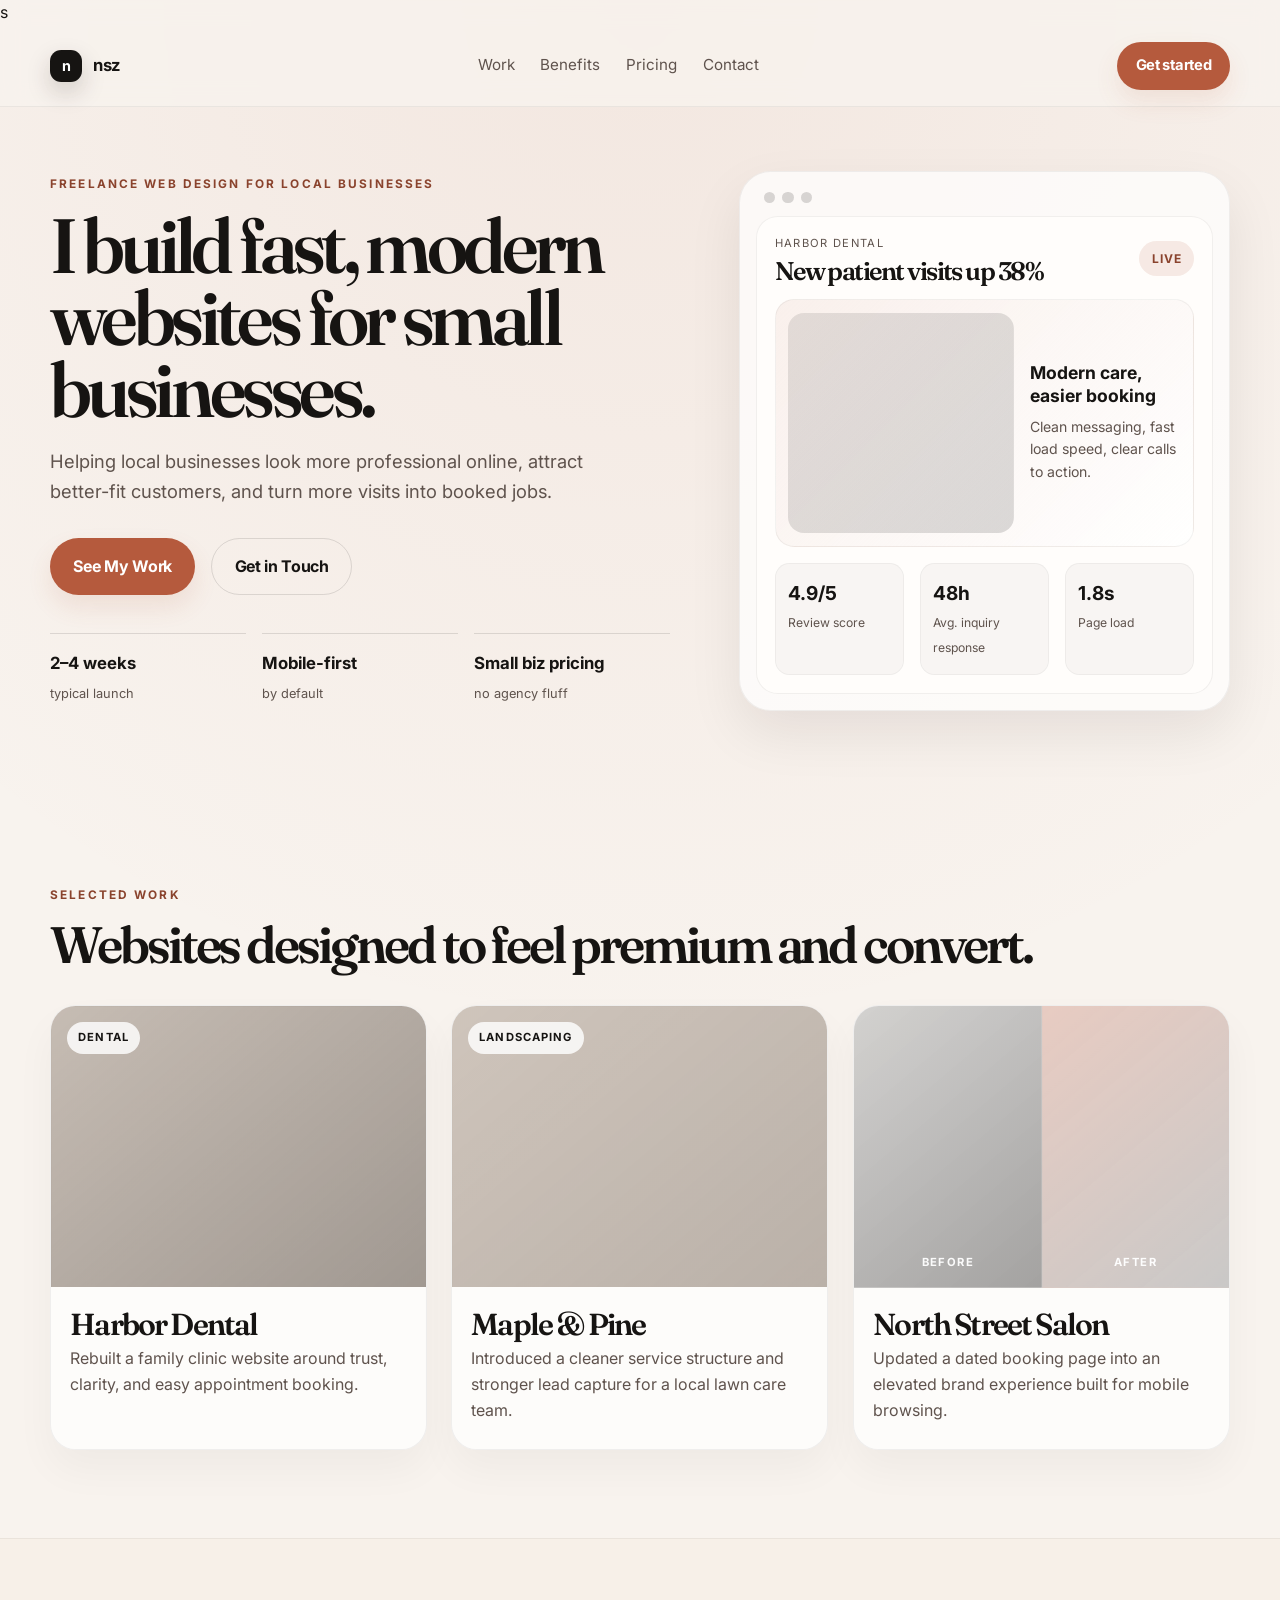
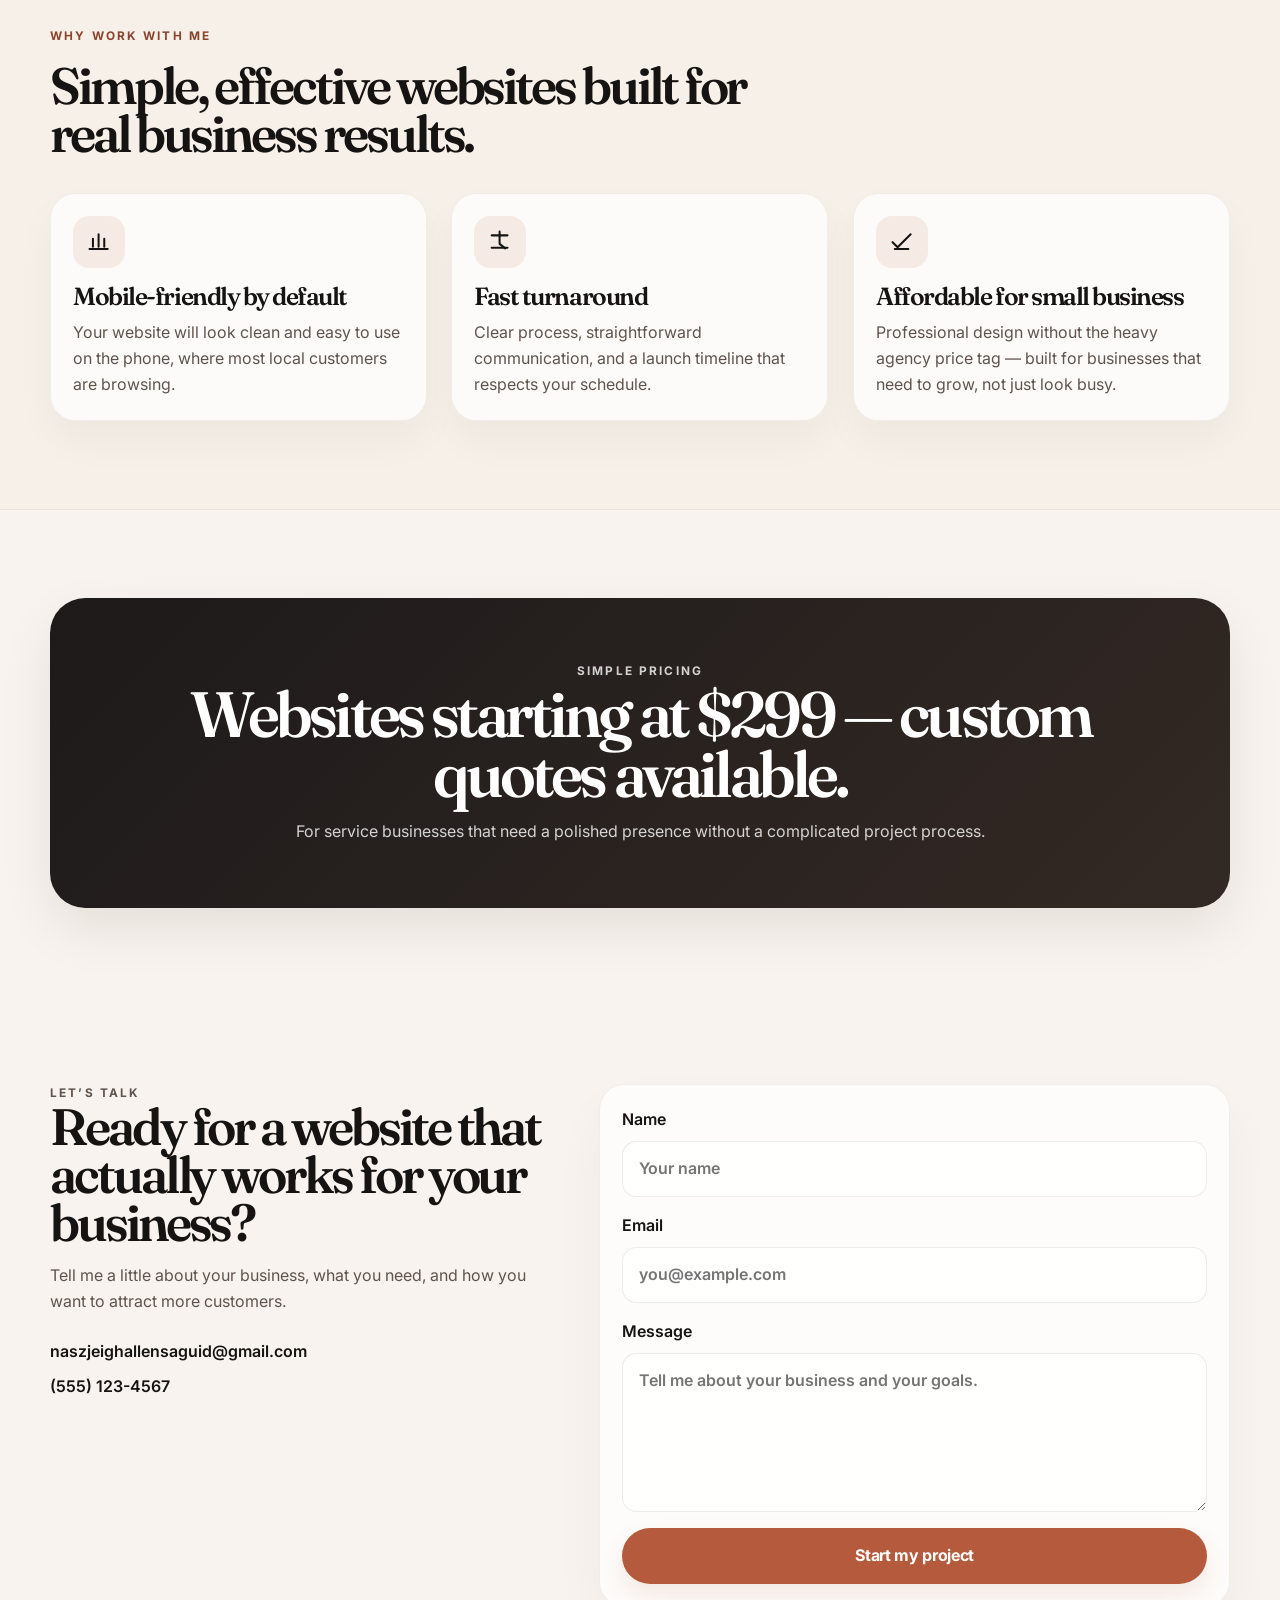
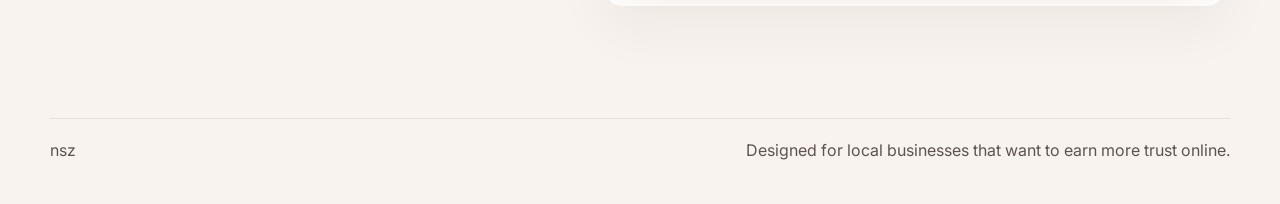
==== index.html @ ee572b75 "Initial commit" ====
<!DOCTYPE html>
<html lang="en">
  <head>
    <meta charset="UTF-8" />
    <meta name="viewport" content="width=device-width, initial-scale=1.0" />
    <meta
      name="description"
      content="I build fast, modern websites for small businesses. Professional websites that help local businesses win more customers."
    />
    <title>nsz | Modern Websites for Local Businesses</title>
    <link rel="preconnect" href="https://fonts.googleapis.com" />
    <link rel="preconnect" href="https://fonts.gstatic.com" crossorigin />
    <link
      href="https://fonts.googleapis.com/css2?family=Fraunces:wght@500;600;700&family=Inter:wght@400;500;600;700;800&display=swap"
      rel="stylesheet"
    />
    <link rel="stylesheet" href="styles.css" />
  </head>
  <body>
    <div class="page-shell">
      <header class="site-header">s
        <div class="container nav-wrap">
          <a href="#top" class="brand" aria-label="nsz home">
            <span class="brand-mark">n</span>
            <span class="brand-text">nsz</span>
          </a>
          <nav class="site-nav" aria-label="Main navigation">
            <a href="#work">Work</a>
            <a href="#benefits">Benefits</a>
            <a href="#pricing">Pricing</a>
            <a href="#contact">Contact</a>
          </nav>
          <a class="button button-small button-primary" href="#contact">Get started</a>
        </div>
      </header>

      <main id="top">
        <section class="hero section-space">
          <div class="container hero-grid">
            <div class="hero-copy reveal">
              <p class="eyebrow">Freelance web design for local businesses</p>
              <h1>I build fast, modern websites for small businesses.</h1>
              <p class="lead">
                Helping local businesses look more professional online, attract better-fit
                customers, and turn more visits into booked jobs.
              </p>
              <div class="cta-row">
                <a class="button button-primary" href="#work">See My Work</a>
                <a class="button button-secondary" href="#contact">Get in Touch</a>
              </div>
              <ul class="hero-metrics" aria-label="business impact statistics">
                <li><strong>2–4 weeks</strong><span>typical launch</span></li>
                <li><strong>Mobile-first</strong><span>by default</span></li>
                <li><strong>Small biz pricing</strong><span>no agency fluff</span></li>
              </ul>
            </div>

            <div class="hero-visual reveal" aria-label="Website mockup preview">
              <div class="browser-shell">
                <div class="browser-topbar">
                  <span></span>
                  <span></span>
                  <span></span>
                </div>
                <div class="browser-body">
                  <div class="mockup-header">
                    <div>
                      <p class="mini-label">Harbor Dental</p>
                      <h2>New patient visits up 38%</h2>
                    </div>
                    <span class="status-pill">Live</span>
                  </div>
                  <div class="mockup-hero-card">
                    <div class="thumb thumb-large"></div>
                    <div class="mini-copy">
                      <strong>Modern care, easier booking</strong>
                      <span>Clean messaging, fast load speed, clear calls to action.</span>
                    </div>
                  </div>
                  <div class="metrics-row">
                    <div>
                      <strong>4.9/5</strong>
                      <span>Review score</span>
                    </div>
                    <div>
                      <strong>48h</strong>
                      <span>Avg. inquiry response</span>
                    </div>
                    <div>
                      <strong>1.8s</strong>
                      <span>Page load</span>
                    </div>
                  </div>
                </div>
              </div>
            </div>
          </div>
        </section>

        <section id="work" class="section-space projects">
          <div class="container">
            <div class="section-heading reveal">
              <p class="eyebrow">Selected work</p>
              <h2>Websites designed to feel premium and convert.</h2>
            </div>

            <div class="project-grid">
              <article class="project-card reveal">
                <div class="project-screenshot card-photo photo-dental">
                  <div class="project-label">Dental</div>
                </div>
                <div class="project-info">
                  <h3>Harbor Dental</h3>
                  <p>Rebuilt a family clinic website around trust, clarity, and easy appointment booking.</p>
                </div>
              </article>

              <article class="project-card reveal">
                <div class="project-screenshot card-photo photo-landscape">
                  <div class="project-label">Landscaping</div>
                </div>
                <div class="project-info">
                  <h3>Maple &amp; Pine</h3>
                  <p>Introduced a cleaner service structure and stronger lead capture for a local lawn care team.</p>
                </div>
              </article>

              <article class="project-card reveal">
                <div class="project-screenshot before-after">
                  <div class="before">
                    <span>Before</span>
                  </div>
                  <div class="after">
                    <span>After</span>
                  </div>
                </div>
                <div class="project-info">
                  <h3>North Street Salon</h3>
                  <p>Updated a dated booking page into an elevated brand experience built for mobile browsing.</p>
                </div>
              </article>
            </div>
          </div>
        </section>

        <section id="benefits" class="section-space benefits">
          <div class="container">
            <div class="section-heading reveal narrow">
              <p class="eyebrow">Why work with me</p>
              <h2>Simple, effective websites built for real business results.</h2>
            </div>

            <div class="benefit-grid">
              <article class="benefit-card reveal">
                <div class="icon-wrap" aria-hidden="true">
                  <svg viewBox="0 0 24 24" role="img" aria-hidden="true">
                    <path d="M7 16.5V9.5M12 16.5V5.5M17 16.5v-7" />
                    <path d="M4 18.5h16" />
                  </svg>
                </div>
                <h3>Mobile-friendly by default</h3>
                <p>Your website will look clean and easy to use on the phone, where most local customers are browsing.</p>
              </article>

              <article class="benefit-card reveal">
                <div class="icon-wrap" aria-hidden="true">
                  <svg viewBox="0 0 24 24" role="img" aria-hidden="true">
                    <path d="M12 3v11l5 4" />
                    <path d="M5 6.5h14" />
                    <path d="M5 17.5h14" />
                  </svg>
                </div>
                <h3>Fast turnaround</h3>
                <p>Clear process, straightforward communication, and a launch timeline that respects your schedule.</p>
              </article>

              <article class="benefit-card reveal">
                <div class="icon-wrap" aria-hidden="true">
                  <svg viewBox="0 0 24 24" role="img" aria-hidden="true">
                    <path d="M4 12.5 8.5 17 20 5.5" />
                    <path d="M6 18.5h12" />
                  </svg>
                </div>
                <h3>Affordable for small business</h3>
                <p>Professional design without the heavy agency price tag — built for businesses that need to grow, not just look busy.</p>
              </article>
            </div>
          </div>
        </section>

        <section id="pricing" class="section-space pricing">
          <div class="container">
            <div class="pricing-card reveal">
              <p class="eyebrow light">Simple pricing</p>
              <h2>Websites starting at $299 — custom quotes available.</h2>
              <p>
                For service businesses that need a polished presence without a complicated project process.
              </p>
            </div>
          </div>
        </section>

        <section id="contact" class="section-space contact">
          <div class="container contact-wrap">
            <div class="contact-copy reveal">
              <p class="eyebrow">Let’s talk</p>
              <h2>Ready for a website that actually works for your business?</h2>
              <p>Tell me a little about your business, what you need, and how you want to attract more customers.</p>
              <div class="contact-details">
                <a href="mailto:naszjeighallensaguid@gmail.com">naszjeighallensaguid@gmail.com</a>
                <a href="tel:+15551234567">(555) 123-4567</a>
              </div>
            </div>

            <form id="contactForm" class="contact-form reveal">
              <label>
                <span>Name</span>
                <input type="text" name="name" placeholder="Your name" required />
              </label>
              <label>
                <span>Email</span>
                <input type="email" name="email" placeholder="you@example.com" required />
              </label>
              <label>
                <span>Message</span>
                <textarea name="message" rows="5" placeholder="Tell me about your business and your goals." required></textarea>
              </label>
              <button type="submit" class="button button-primary button-full">Start my project</button>
            </form>
          </div>
        </section>
      </main>

      <footer class="site-footer">
        <div class="container footer-wrap">
          <p>nsz</p>
          <p>Designed for local businesses that want to earn more trust online.</p>
        </div>
      </footer>
    </div>

    <script src="script.js"></script>
  </body>
</html>
---- styles.css ----
:root {
  --bg: #f8f3ee;
  --bg-strong: #efe4d9;
  --panel: #fffdfb;
  --panel-strong: #f3e7dc;
  --text: #161412;
  --muted: #5f534d;
  --line: rgba(22, 20, 18, 0.12);
  --accent: #b55a3d;
  --accent-dark: #8a432d;
  --shadow: 0 22px 54px rgba(20, 12, 8, 0.08);
}

* {
  box-sizing: border-box;
}

html {
  scroll-behavior: smooth;
}

body {
  margin: 0;
  font-family: "Inter", Arial, sans-serif;
  background: radial-gradient(circle at top, rgba(181, 90, 61, 0.08), transparent 30%), var(--bg);
  color: var(--text);
  line-height: 1.6;
}

img {
  max-width: 100%;
  display: block;
}

a {
  color: inherit;
  text-decoration: none;
}

button,
input,
textarea {
  font: inherit;
}

.page-shell {
  min-height: 100vh;
}

.container {
  width: min(1180px, calc(100% - 2rem));
  margin: 0 auto;
}

.section-space {
  padding: 5.5rem 0;
}

.site-header {
  position: sticky;
  top: 0;
  z-index: 20;
  backdrop-filter: blur(12px);
  background: rgba(248, 243, 238, 0.8);
  border-bottom: 1px solid rgba(22, 20, 18, 0.06);
}

.nav-wrap {
  display: flex;
  align-items: center;
  justify-content: space-between;
  min-height: 5rem;
  gap: 1rem;
}

.brand {
  display: inline-flex;
  align-items: center;
  gap: 0.7rem;
  font-weight: 700;
  letter-spacing: -0.04em;
}

.brand-mark {
  display: inline-grid;
  place-items: center;
  width: 2rem;
  height: 2rem;
  border-radius: 0.7rem;
  background: var(--text);
  color: white;
  font-size: 0.9rem;
  box-shadow: 0 10px 24px rgba(22, 20, 18, 0.18);
}

.brand-text {
  font-size: 1.05rem;
}

.site-nav {
  display: inline-flex;
  align-items: center;
  gap: 1.6rem;
  color: var(--muted);
  font-size: 0.95rem;
}

.site-nav a {
  transition: color 0.2s ease;
}

.site-nav a:hover,
.site-nav a:focus-visible {
  color: var(--text);
}

.button {
  display: inline-flex;
  align-items: center;
  justify-content: center;
  border-radius: 999px;
  padding: 0.9rem 1.4rem;
  border: 1px solid transparent;
  font-weight: 700;
  letter-spacing: -0.02em;
  transition: transform 0.2s ease, box-shadow 0.2s ease, border-color 0.2s ease, background 0.2s ease;
  box-shadow: 0 12px 25px rgba(181, 90, 61, 0.12);
}

.button:hover,
.button:focus-visible {
  transform: translateY(-1px);
}

.button-small {
  padding: 0.7rem 1.1rem;
  font-size: 0.92rem;
}

.button-primary {
  background: var(--accent);
  color: white;
}

.button-primary:hover,
.button-primary:focus-visible {
  background: var(--accent-dark);
}

.button-secondary {
  background: transparent;
  border-color: var(--line);
  color: var(--text);
  box-shadow: none;
}

.button-secondary:hover,
.button-secondary:focus-visible {
  border-color: rgba(22, 20, 18, 0.2);
  background: rgba(255, 255, 255, 0.3);
}

.button-full {
  width: 100%;
}

.hero {
  padding-top: 4rem;
}

.hero-grid {
  display: grid;
  grid-template-columns: 1.12fr 0.88fr;
  align-items: center;
  gap: 4rem;
}

.eyebrow {
  margin: 0 0 1rem;
  font-size: 0.74rem;
  text-transform: uppercase;
  letter-spacing: 0.18em;
  color: var(--accent-dark);
  font-weight: 700;
}

.light {
  color: rgba(255, 255, 255, 0.84);
}

h1,
h2,
h3 {
  margin: 0;
  font-family: "Fraunces", Georgia, serif;
  letter-spacing: -0.06em;
  line-height: 0.94;
  font-weight: 600;
}

h1 {
  max-width: 620px;
  font-size: clamp(3.2rem, 6vw, 6rem);
}

h2 {
  font-size: clamp(2.2rem, 4vw, 4rem);
}

h3 {
  font-size: clamp(1.6rem, 2vw, 2.2rem);
}

.lead {
  max-width: 560px;
  margin-top: 1.3rem;
  font-size: 1.15rem;
  color: var(--muted);
}

.cta-row {
  display: flex;
  flex-wrap: wrap;
  gap: 1rem;
  margin-top: 2rem;
}

.hero-metrics {
  list-style: none;
  display: grid;
  grid-template-columns: repeat(3, minmax(0, 1fr));
  gap: 1rem;
  padding: 0;
  margin: 2.4rem 0 0;
  max-width: 620px;
}

.hero-metrics li {
  padding: 1rem 1rem 0 0;
  border-top: 1px solid var(--line);
}

.hero-metrics strong {
  display: block;
  font-size: 1.05rem;
  margin-bottom: 0.2rem;
}

.hero-metrics span {
  color: var(--muted);
  font-size: 0.8rem;
}

.hero-visual {
  position: relative;
  display: flex;
  justify-content: center;
}

.browser-shell {
  width: min(100%, 600px);
  background: rgba(255, 255, 255, 0.7);
  border: 1px solid rgba(22, 20, 18, 0.06);
  border-radius: 2rem;
  padding: 1rem;
  box-shadow: var(--shadow);
}

.browser-topbar {
  display: flex;
  gap: 0.45rem;
  padding: 0.25rem 0.5rem 0.8rem;
}

.browser-topbar span {
  width: 0.7rem;
  height: 0.7rem;
  border-radius: 50%;
  display: inline-block;
  background: rgba(22, 20, 18, 0.16);
}

.browser-body {
  background: var(--panel);
  border-radius: 1.35rem;
  padding: 1.1rem;
  border: 1px solid rgba(22, 20, 18, 0.06);
}

.mockup-header {
  display: flex;
  align-items: center;
  justify-content: space-between;
  gap: 1rem;
  margin-bottom: 1rem;
}

.mini-label {
  margin: 0 0 0.4rem;
  font-size: 0.7rem;
  color: var(--muted);
  text-transform: uppercase;
  letter-spacing: 0.12em;
}

.mockup-header h2 {
  font-size: clamp(1.5rem, 2vw, 2.2rem);
}

.status-pill {
  border-radius: 999px;
  padding: 0.5rem 0.8rem;
  color: var(--accent-dark);
  background: rgba(181, 90, 61, 0.12);
  font-size: 0.75rem;
  font-weight: 700;
  text-transform: uppercase;
  letter-spacing: 0.08em;
}

.mockup-hero-card {
  display: grid;
  grid-template-columns: 1.2fr 0.8fr;
  gap: 1rem;
  align-items: center;
  padding: 0.8rem;
  background: linear-gradient(135deg, rgba(181, 90, 61, 0.08), rgba(255, 255, 255, 0.8));
  border: 1px solid rgba(22, 20, 18, 0.05);
  border-radius: 1.2rem;
}

.thumb {
  border-radius: 1rem;
  background-size: cover;
  background-position: center;
  min-height: 220px;
}

.thumb-large {
  background-image: linear-gradient(135deg, rgba(20, 20, 20, 0.1), rgba(20, 20, 20, 0.15)), url('https://images.unsplash.com/photo-1588776814546-daed8d129b4c?auto=format&fit=crop&w=900&q=80');
}

.mini-copy {
  display: grid;
  gap: 0.5rem;
}

.mini-copy strong {
  font-size: 1.1rem;
  line-height: 1.3;
}

.mini-copy span {
  color: var(--muted);
  font-size: 0.88rem;
}

.metrics-row {
  display: grid;
  grid-template-columns: repeat(3, minmax(0, 1fr));
  gap: 1rem;
  margin-top: 1rem;
}

.metrics-row > div {
  padding: 0.9rem 0.75rem;
  background: rgba(30, 22, 18, 0.03);
  border-radius: 0.9rem;
  border: 1px solid rgba(22, 20, 18, 0.04);
}

.metrics-row strong {
  display: block;
  font-size: 1.2rem;
}

.metrics-row span {
  color: var(--muted);
  font-size: 0.76rem;
}

.section-heading {
  margin-bottom: 2.2rem;
}

.section-heading.narrow {
  max-width: 780px;
}

.project-grid,
.benefit-grid {
  display: grid;
  grid-template-columns: repeat(3, minmax(0, 1fr));
  gap: 1.5rem;
}

.project-card,
.benefit-card {
  background: rgba(255, 255, 255, 0.72);
  border: 1px solid rgba(22, 20, 18, 0.06);
  border-radius: 1.6rem;
  overflow: hidden;
  box-shadow: 0 20px 40px rgba(20, 12, 8, 0.04);
}

.project-card {
  display: flex;
  flex-direction: column;
}

.project-screenshot {
  position: relative;
  aspect-ratio: 4 / 3;
  background-size: cover;
  background-position: center;
}

.card-photo {
  background-color: #dfd4ca;
}

.photo-dental {
  background-image: linear-gradient(140deg, rgba(17, 16, 15, 0.12), rgba(17, 16, 15, 0.3)), url('https://images.unsplash.com/photo-1629909613654-28e377c37b09?auto=format&fit=crop&w=900&q=80');
}

.photo-landscape {
  background-image: linear-gradient(140deg, rgba(17, 16, 15, 0.08), rgba(17, 16, 15, 0.18)), url('https://images.unsplash.com/photo-1501004318641-b39e6451bec6?auto=format&fit=crop&w=900&q=80');
}

.project-label {
  position: absolute;
  left: 1rem;
  top: 1rem;
  padding: 0.45rem 0.7rem;
  border-radius: 999px;
  background: rgba(255, 255, 255, 0.82);
  font-size: 0.7rem;
  font-weight: 700;
  letter-spacing: 0.1em;
  text-transform: uppercase;
}

.before-after {
  display: grid;
  grid-template-columns: 1fr 1fr;
}

.before,
.after {
  position: relative;
  min-height: 100%;
  display: flex;
  align-items: end;
  justify-content: center;
  padding: 1rem;
  font-weight: 700;
  color: rgba(255, 255, 255, 0.95);
  text-transform: uppercase;
  letter-spacing: 0.12em;
  font-size: 0.7rem;
}

.before {
  background-image: linear-gradient(140deg, rgba(17, 16, 15, 0.18), rgba(17, 16, 15, 0.38)), url('https://images.unsplash.com/photo-1521590832167-7bcbfaa6381f?auto=format&fit=crop&w=900&q=80');
  background-size: cover;
  background-position: center;
}

.after {
  background-image: linear-gradient(140deg, rgba(181, 90, 61, 0.3), rgba(17, 16, 15, 0.22)), url('https://images.unsplash.com/photo-1522335789203-aabd1fc54bc9?auto=format&fit=crop&w=900&q=80');
  background-size: cover;
  background-position: center;
}

.project-info {
  padding: 1.4rem 1.2rem 1.6rem;
}

.project-info h3 {
  font-size: 1.9rem;
  margin-bottom: 0.5rem;
}

.project-info p,
.benefit-card p,
.pricing-card p,
.contact-copy p,
.site-footer p {
  margin: 0;
  color: var(--muted);
}

.benefits {
  border-top: 1px solid rgba(22, 20, 18, 0.06);
  border-bottom: 1px solid rgba(22, 20, 18, 0.06);
  background: rgba(243, 231, 220, 0.35);
}

.benefit-card {
  padding: 1.4rem;
}

.icon-wrap {
  display: inline-grid;
  place-items: center;
  width: 3.2rem;
  height: 3.2rem;
  border-radius: 1rem;
  background: rgba(181, 90, 61, 0.1);
  margin-bottom: 1.1rem;
}

.icon-wrap svg {
  width: 1.7rem;
  height: 1.7rem;
  stroke: var(--text);
  fill: none;
  stroke-width: 1.8;
  stroke-linecap: round;
  stroke-linejoin: round;
}

.benefit-card h3 {
  font-size: 1.55rem;
  margin-bottom: 0.75rem;
}

.pricing-card {
  position: relative;
  display: grid;
  place-items: center;
  text-align: center;
  padding: clamp(2.5rem, 5vw, 5rem);
  border-radius: 2.2rem;
  background: linear-gradient(135deg, #1d1a1a, #332924);
  color: white;
  box-shadow: var(--shadow);
}

.pricing-card h2 {
  margin-top: 0.2rem;
  margin-bottom: 0.9rem;
  font-size: clamp(2.4rem, 5vw, 4rem);
}

.pricing-card p {
  max-width: 740px;
  color: rgba(255, 255, 255, 0.8);
}

.contact-wrap {
  display: grid;
  grid-template-columns: 0.9fr 1.1fr;
  gap: 2rem;
  align-items: start;
}

.contact-copy {
  padding-right: 1rem;
}

.contact-copy h2 {
  margin-bottom: 1rem;
}

.contact-details {
  display: grid;
  gap: 0.6rem;
  margin-top: 1.5rem;
  font-weight: 600;
}

.contact-details a {
  color: var(--text);
}

.contact-form {
  padding: 1.4rem;
  background: rgba(255, 255, 255, 0.7);
  border: 1px solid rgba(22, 20, 18, 0.06);
  border-radius: 1.6rem;
  box-shadow: 0 26px 52px rgba(18, 14, 11, 0.04);
}

.contact-form label {
  display: grid;
  gap: 0.5rem;
  margin-bottom: 1rem;
  color: var(--text);
  font-weight: 600;
}

.contact-form input,
.contact-form textarea {
  width: 100%;
  padding: 0.9rem 1rem;
  border-radius: 0.9rem;
  border: 1px solid rgba(22, 20, 18, 0.08);
  background: rgba(255, 255, 255, 0.8);
  color: var(--text);
}

.contact-form input:focus,
.contact-form textarea:focus {
  outline: 2px solid rgba(181, 90, 61, 0.2);
  border-color: rgba(181, 90, 61, 0.4);
}

.site-footer {
  padding: 1.4rem 0 2.5rem;
}

.footer-wrap {
  display: flex;
  align-items: center;
  justify-content: space-between;
  gap: 1rem;
  border-top: 1px solid rgba(22, 20, 18, 0.08);
  padding-top: 1.2rem;
}

.reveal {
  opacity: 0;
  transform: translateY(18px) scale(0.995);
  transition: opacity 0.72s cubic-bezier(.2,.9,.3,1), transform 0.72s cubic-bezier(.2,.9,.3,1);
  will-change: opacity, transform;
}

/* When in view the observer will add `.in-view` which removes the offset and fades the element in. */
.reveal.in-view {
  opacity: 1;
  transform: translateY(0) scale(1);
}

/* Gentle floating animation for the hero mockup to give a subtle premium feel. */
.browser-shell {
  width: min(100%, 600px);
  background: rgba(255, 255, 255, 0.7);
  border: 1px solid rgba(22, 20, 18, 0.06);
  border-radius: 2rem;
  padding: 1rem;
  box-shadow: var(--shadow);
  /* float animation */
  animation: float 6.5s ease-in-out infinite;
}

@keyframes float {
  0%, 100% { transform: translateY(0); }
  50% { transform: translateY(-6px); }
}

/* Project card micro-interaction */
.project-card {
  display: flex;
  flex-direction: column;
  transition: transform 280ms cubic-bezier(.2,.9,.3,1), box-shadow 280ms cubic-bezier(.2,.9,.3,1);
}

.project-card:hover,
.project-card:focus-within {
  transform: translateY(-8px) scale(1.01);
  box-shadow: 0 34px 64px rgba(18, 12, 8, 0.08);
}

/* Make project screenshots feel interactive on hover */
.project-screenshot {
  position: relative;
  aspect-ratio: 4 / 3;
  background-size: cover;
  background-position: center;
  transition: transform 300ms cubic-bezier(.2,.9,.3,1), filter 300ms ease;
}

.project-card:hover .project-screenshot {
  transform: scale(1.03);
  filter: saturate(1.05) contrast(1.02);
}

@media (max-width: 920px) {
  .hero-grid,
  .contact-wrap,
  .project-grid,
  .benefit-grid {
    grid-template-columns: 1fr;
  }

  .hero-grid {
    gap: 2.5rem;
  }

  .site-nav {
    display: none;
  }
}

@media (max-width: 640px) {
  .section-space {
    padding: 4.5rem 0;
  }

  .hero {
    padding-top: 3rem;
  }

  .cta-row {
    flex-direction: column;
    align-items: stretch;
  }

  .button {
    width: 100%;
  }

  .hero-metrics {
    grid-template-columns: 1fr;
  }

  .mockup-hero-card {
    grid-template-columns: 1fr;
  }

  .footer-wrap {
    flex-direction: column;
    align-items: flex-start;
  }
}
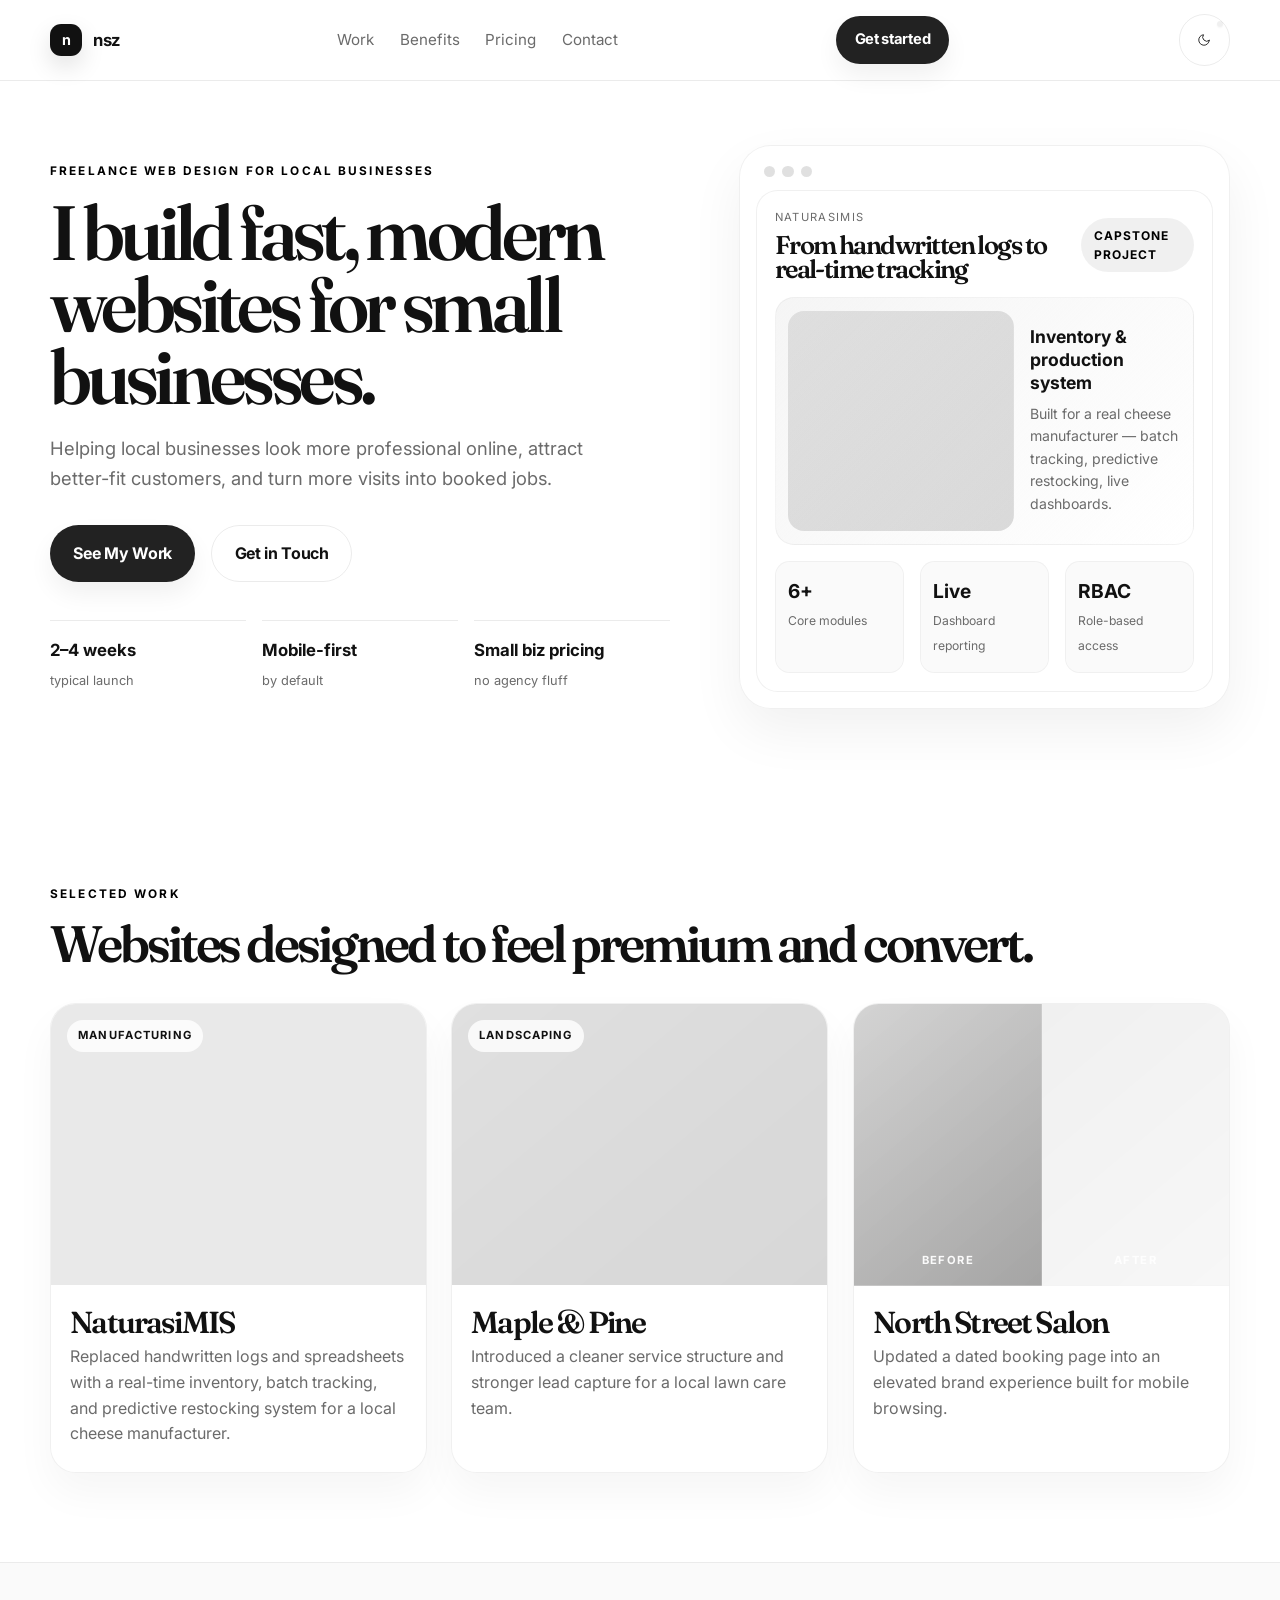
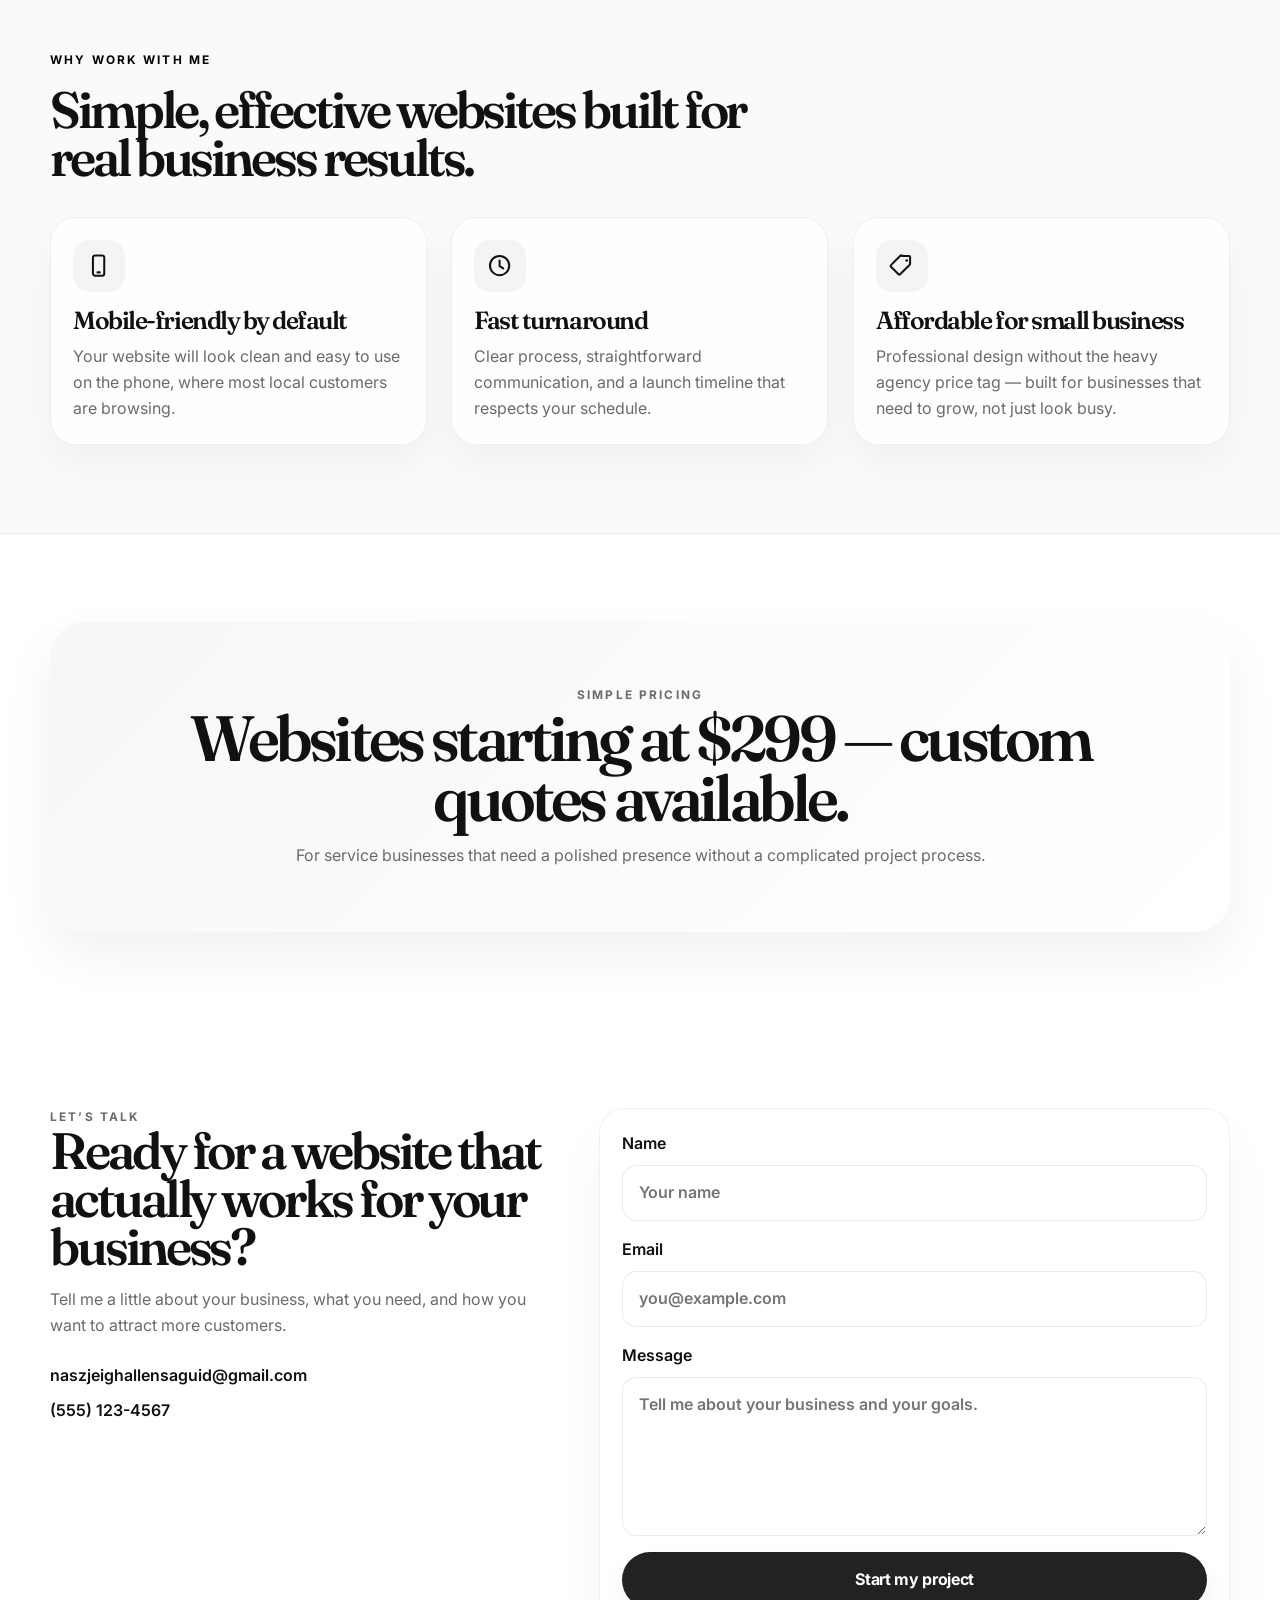
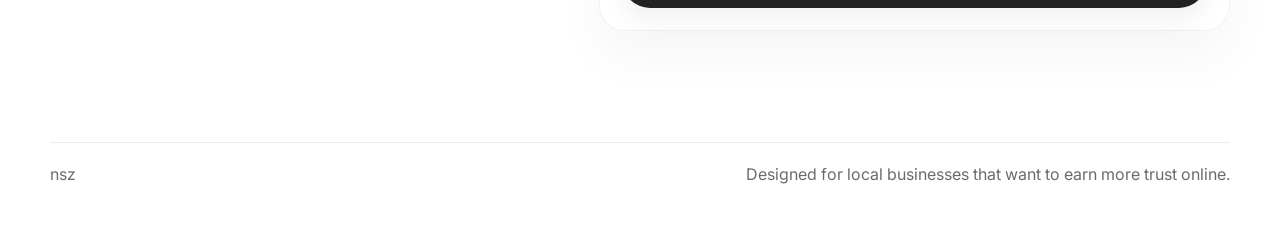
==== commit 112a4407: "Update benefit icons and swap in real NaturasiMIS project" ====
--- a/index.html
+++ b/index.html
@@ -15,10 +15,12 @@
       rel="stylesheet"
     />
     <link rel="stylesheet" href="styles.css" />
+    <link rel="icon" href="assets/favicon.ico" type="image/x-icon" />
+    <link rel="shortcut icon" href="assets/favicon.ico" />
   </head>
   <body>
     <div class="page-shell">
-      <header class="site-header">s
+      <header class="site-header">
         <div class="container nav-wrap">
           <a href="#top" class="brand" aria-label="nsz home">
             <span class="brand-mark">n</span>
@@ -31,6 +33,15 @@
             <a href="#contact">Contact</a>
           </nav>
           <a class="button button-small button-primary" href="#contact">Get started</a>
+          <button id="themeToggle" class="button button-small button-secondary theme-toggle" aria-pressed="false" aria-label="Toggle night mode">
+            <svg class="icon icon-moon" viewBox="0 0 24 24" width="18" height="18" aria-hidden="true" focusable="false" xmlns="http://www.w3.org/2000/svg">
+              <path d="M21 12.79A9 9 0 1 1 11.21 3 7 7 0 0 0 21 12.79z" fill="none" stroke="currentColor" stroke-width="1.5" stroke-linecap="round" stroke-linejoin="round"></path>
+            </svg>
+            <svg class="icon icon-sun" viewBox="0 0 24 24" width="18" height="18" aria-hidden="true" focusable="false" xmlns="http://www.w3.org/2000/svg">
+              <circle cx="12" cy="12" r="3" fill="none" stroke="currentColor" stroke-width="1.5"></circle>
+              <path d="M12 1v2M12 21v2M4.2 4.2l1.4 1.4M18.4 18.4l1.4 1.4M1 12h2M21 12h2M4.2 19.8l1.4-1.4M18.4 5.6l1.4-1.4" fill="none" stroke="currentColor" stroke-width="1.5" stroke-linecap="round" stroke-linejoin="round"></path>
+            </svg>
+          </button>
         </div>
       </header>
 
@@ -65,30 +76,30 @@
                 <div class="browser-body">
                   <div class="mockup-header">
                     <div>
-                      <p class="mini-label">Harbor Dental</p>
-                      <h2>New patient visits up 38%</h2>
-                    </div>
-                    <span class="status-pill">Live</span>
+                      <p class="mini-label">NaturasiMIS</p>
+                      <h2>From handwritten logs to real-time tracking</h2>
+                    </div>
+                    <span class="status-pill">Capstone Project</span>
                   </div>
                   <div class="mockup-hero-card">
                     <div class="thumb thumb-large"></div>
                     <div class="mini-copy">
-                      <strong>Modern care, easier booking</strong>
-                      <span>Clean messaging, fast load speed, clear calls to action.</span>
+                      <strong>Inventory &amp; production system</strong>
+                      <span>Built for a real cheese manufacturer — batch tracking, predictive restocking, live dashboards.</span>
                     </div>
                   </div>
                   <div class="metrics-row">
                     <div>
-                      <strong>4.9/5</strong>
-                      <span>Review score</span>
-                    </div>
-                    <div>
-                      <strong>48h</strong>
-                      <span>Avg. inquiry response</span>
-                    </div>
-                    <div>
-                      <strong>1.8s</strong>
-                      <span>Page load</span>
+                      <strong>6+</strong>
+                      <span>Core modules</span>
+                    </div>
+                    <div>
+                      <strong>Live</strong>
+                      <span>Dashboard reporting</span>
+                    </div>
+                    <div>
+                      <strong>RBAC</strong>
+                      <span>Role-based access</span>
                     </div>
                   </div>
                 </div>
@@ -106,12 +117,12 @@
 
             <div class="project-grid">
               <article class="project-card reveal">
-                <div class="project-screenshot card-photo photo-dental">
-                  <div class="project-label">Dental</div>
+                <div class="project-screenshot card-photo photo-naturasi">
+                  <div class="project-label">Manufacturing</div>
                 </div>
                 <div class="project-info">
-                  <h3>Harbor Dental</h3>
-                  <p>Rebuilt a family clinic website around trust, clarity, and easy appointment booking.</p>
+                  <h3>NaturasiMIS</h3>
+                  <p>Replaced handwritten logs and spreadsheets with a real-time inventory, batch tracking, and predictive restocking system for a local cheese manufacturer.</p>
                 </div>
               </article>
 
@@ -154,8 +165,8 @@
               <article class="benefit-card reveal">
                 <div class="icon-wrap" aria-hidden="true">
                   <svg viewBox="0 0 24 24" role="img" aria-hidden="true">
-                    <path d="M7 16.5V9.5M12 16.5V5.5M17 16.5v-7" />
-                    <path d="M4 18.5h16" />
+                    <rect x="7" y="3" width="10" height="18" rx="2" />
+                    <path d="M11 18h2" />
                   </svg>
                 </div>
                 <h3>Mobile-friendly by default</h3>
@@ -165,9 +176,8 @@
               <article class="benefit-card reveal">
                 <div class="icon-wrap" aria-hidden="true">
                   <svg viewBox="0 0 24 24" role="img" aria-hidden="true">
-                    <path d="M12 3v11l5 4" />
-                    <path d="M5 6.5h14" />
-                    <path d="M5 17.5h14" />
+                    <circle cx="12" cy="12" r="8.5" />
+                    <path d="M12 7.5v5l3.2 2" />
                   </svg>
                 </div>
                 <h3>Fast turnaround</h3>
@@ -177,8 +187,8 @@
               <article class="benefit-card reveal">
                 <div class="icon-wrap" aria-hidden="true">
                   <svg viewBox="0 0 24 24" role="img" aria-hidden="true">
-                    <path d="M4 12.5 8.5 17 20 5.5" />
-                    <path d="M6 18.5h12" />
+                    <path d="M12.5 3.5h6a1 1 0 0 1 1 1v6a1 1 0 0 1-.3.7l-8.5 8.5a1 1 0 0 1-1.4 0l-6.7-6.7a1 1 0 0 1 0-1.4l8.5-8.5a1 1 0 0 1 .7-.3z" />
+                    <circle cx="16.5" cy="7.5" r="1.2" fill="currentColor" stroke="none" />
                   </svg>
                 </div>
                 <h3>Affordable for small business</h3>
--- a/styles.css
+++ b/styles.css
@@ -1,15 +1,202 @@
 :root {
-  --bg: #f8f3ee;
-  --bg-strong: #efe4d9;
-  --panel: #fffdfb;
-  --panel-strong: #f3e7dc;
-  --text: #161412;
-  --muted: #5f534d;
-  --line: rgba(22, 20, 18, 0.12);
-  --accent: #b55a3d;
-  --accent-dark: #8a432d;
-  --shadow: 0 22px 54px rgba(20, 12, 8, 0.08);
-}
+  --bg: #ffffff;
+  --bg-strong: #f4f4f5;
+  --panel: #ffffff;
+  --panel-strong: #f7f7f7;
+  --text: #111111;
+  --muted: #6b6b6b;
+  --line: rgba(0, 0, 0, 0.08);
+  --accent: #222222;
+  --accent-dark: #000000;
+  --shadow: 0 22px 54px rgba(0, 0, 0, 0.06);
+}
+
+/* Night mode overrides: toggle by adding .night-mode to <html> */
+.night-mode {
+  --bg: #0b0d10;
+  --bg-strong: #0f1113;
+  --panel: #0f1214;
+  --panel-strong: #141617;
+  --text: #e9eef0;
+  --muted: #aeb6b8;
+  --line: rgba(255, 255, 255, 0.06);
+  --accent: #e9eef0;
+  --accent-dark: #ffffff;
+  --shadow: 0 22px 54px rgba(0, 0, 0, 0.6);
+}
+
+/* Compatibility: also support attribute-based theme toggling */
+[data-theme="dark"] {
+  --bg: #0b0d10;
+  --bg-strong: #0f1113;
+  --panel: #0f1214;
+  --panel-strong: #141617;
+  --text: #e9eef0;
+  --muted: #aeb6b8;
+  --line: rgba(255, 255, 255, 0.06);
+  --accent: #e9eef0;
+  --accent-dark: #ffffff;
+  --shadow: 0 22px 54px rgba(0, 0, 0, 0.6);
+}
+
+/* Make header and some surfaces slightly translucent in dark so nav items remain clear */
+[data-theme="dark"] .site-header { background: linear-gradient(180deg, rgba(15,16,18,0.95), rgba(15,16,18,0.98)); }
+[data-theme="dark"] .site-nav a,
+[data-theme="dark"] .brand-text,
+[data-theme="dark"] .brand-mark { color: var(--text); }
+
+/* Improve readability for the mockup mini-copy in dark mode */
+[data-theme="dark"] .mini-copy strong { color: var(--text); }
+[data-theme="dark"] .mini-copy span { color: var(--muted); }
+
+/* Also ensure the before/after caption text is readable */
+[data-theme="dark"] .before, [data-theme="dark"] .after { color: var(--text); }
+
+/* Fix mockup card background — was hardcoded light, causing light-on-light text */
+[data-theme="dark"] .mockup-hero-card {
+  background: linear-gradient(135deg, rgba(255,255,255,0.03), rgba(255,255,255,0.08));
+}
+
+[data-theme="dark"] .pricing-card {
+  background: linear-gradient(135deg, #1b1e21, #24282c);
+  border: 1px solid rgba(255, 255, 255, 0.08);
+}
+
+[data-theme="dark"] .pricing-card h2,
+[data-theme="dark"] .pricing-card p,
+[data-theme="dark"] .pricing-card .eyebrow {
+  color: #f4f4f5;
+}
+
+/* --- Dark-mode button contrast and smooth theme transition --- */
+[data-theme="dark"] .button-primary {
+  background: var(--accent);
+  color: var(--bg);
+  border-color: transparent;
+  box-shadow: 0 12px 30px rgba(0,0,0,0.48);
+}
+[data-theme="dark"] .button-primary:hover,
+[data-theme="dark"] .button-primary:focus-visible {
+  background: var(--accent-dark);
+  color: var(--bg);
+}
+
+/* secondary button should use light translucent surface on hover in dark mode */
+[data-theme="dark"] .button-secondary:hover,
+[data-theme="dark"] .button-secondary:focus-visible {
+  border-color: rgba(255, 255, 255, 0.12);
+  background: rgba(255, 255, 255, 0.06);
+  color: var(--text);
+}
+
+/* Smooth theme transition for main surfaces */
+body,
+.site-header,
+.button,
+.theme-toggle,
+h1, h2, h3, p, span, a, strong {
+  transition: background-color 500ms ease, color 500ms ease, border-color 500ms ease, box-shadow 500ms ease;
+}
+
+/* optional: make the header backdrop-change smoother too */
+[data-theme="dark"] .site-header,
+.site-header {
+  transition: background 240ms ease, border-color 240ms ease;
+}
+
+/* Extend smooth transition to remaining surfaces */
+.browser-shell,
+.project-card,
+.benefit-card,
+.contact-form,
+.mockup-hero-card,
+.pricing-card,
+.metrics-row > div,
+.hero-metrics li {
+  transition: background-color 500ms ease, border-color 500ms ease, box-shadow 500ms ease, color 500ms ease;
+}
+/* Theme toggle button (icon-only) */
+.theme-toggle {
+  position: relative;
+  width: 3.2rem;
+  height: 3.2rem;
+  padding: 0.32rem;
+  border-radius: 999px;
+  display: inline-grid;
+  place-items: center;
+  border: 1px solid var(--line);
+  background: linear-gradient(180deg, var(--panel-strong), var(--panel));
+  color: var(--text);
+  transition: transform 0.18s ease, background 0.18s ease, box-shadow 0.18s ease;
+  margin-left: 0.75rem;
+  box-shadow: 0 10px 24px rgba(0,0,0,0.08);
+  z-index: 30;
+}
+
+.theme-toggle .icon {
+  display: inline-block;
+  color: currentColor;
+}
+
+/* subtle discoverable dot in the corner to help find the control */
+.theme-toggle::after {
+  content: "";
+  position: absolute;
+  top: 6px;
+  right: 6px;
+  width: 6px;
+  height: 6px;
+  border-radius: 50%;
+  background: rgba(0,0,0,0.06);
+  box-shadow: 0 1px 2px rgba(0,0,0,0.04);
+}
+
+/* Show moon by default, show sun when pressed (dark active) */
+#themeToggle .icon-sun { display: none; }
+#themeToggle[aria-pressed="true"] .icon-sun { display: inline-block; }
+#themeToggle[aria-pressed="true"] .icon-moon { display: none; }
+
+.theme-toggle:hover { transform: translateY(-2px); background: var(--panel-strong); box-shadow: 0 12px 28px rgba(0,0,0,0.12); }
+.theme-toggle:focus-visible { outline: 2px solid var(--accent); outline-offset: 3px; }
+
+/* Night-mode adjustments for the toggle so it remains visible */
+.night-mode .theme-toggle {
+  background: linear-gradient(180deg, var(--panel), var(--panel-strong));
+  border: 1px solid rgba(255,255,255,0.06);
+  box-shadow: 0 10px 30px rgba(0,0,0,0.6);
+}
+.night-mode .theme-toggle::after {
+  background: rgba(255,255,255,0.06);
+}
+
+
+/* Night-mode specific component tweaks to make dark theme feel cohesive */
+.night-mode .browser-shell,
+.night-mode .project-card,
+.night-mode .benefit-card,
+.night-mode .contact-form,
+.night-mode .browser-body {
+  background: var(--panel);
+  border: 1px solid rgba(255, 255, 255, 0.04);
+  box-shadow: 0 20px 40px rgba(0, 0, 0, 0.6);
+}
+
+.night-mode .project-label {
+  background: rgba(255, 255, 255, 0.04);
+  color: var(--muted);
+}
+
+.night-mode .status-pill {
+  background: rgba(255, 255, 255, 0.04);
+  color: var(--text);
+}
+
+.night-mode .hero-metrics li,
+.night-mode .metrics-row > div {
+  background: rgba(255, 255, 255, 0.02);
+  border: 1px solid rgba(255, 255, 255, 0.03);
+}
+
 
 * {
   box-sizing: border-box;
@@ -22,7 +209,7 @@
 body {
   margin: 0;
   font-family: "Inter", Arial, sans-serif;
-  background: radial-gradient(circle at top, rgba(181, 90, 61, 0.08), transparent 30%), var(--bg);
+  background: var(--bg);
   color: var(--text);
   line-height: 1.6;
 }
@@ -61,8 +248,8 @@
   top: 0;
   z-index: 20;
   backdrop-filter: blur(12px);
-  background: rgba(248, 243, 238, 0.8);
-  border-bottom: 1px solid rgba(22, 20, 18, 0.06);
+  background: var(--panel);
+  border-bottom: 1px solid var(--line);
 }
 
 .nav-wrap {
@@ -90,7 +277,7 @@
   background: var(--text);
   color: white;
   font-size: 0.9rem;
-  box-shadow: 0 10px 24px rgba(22, 20, 18, 0.18);
+  box-shadow: 0 10px 24px rgba(0, 0, 0, 0.12);
 }
 
 .brand-text {
@@ -124,7 +311,7 @@
   font-weight: 700;
   letter-spacing: -0.02em;
   transition: transform 0.2s ease, box-shadow 0.2s ease, border-color 0.2s ease, background 0.2s ease;
-  box-shadow: 0 12px 25px rgba(181, 90, 61, 0.12);
+  box-shadow: 0 12px 25px rgba(0, 0, 0, 0.06);
 }
 
 .button:hover,
@@ -156,7 +343,7 @@
 
 .button-secondary:hover,
 .button-secondary:focus-visible {
-  border-color: rgba(22, 20, 18, 0.2);
+  border-color: rgba(0, 0, 0, 0.16);
   background: rgba(255, 255, 255, 0.3);
 }
 
@@ -260,7 +447,7 @@
 .browser-shell {
   width: min(100%, 600px);
   background: rgba(255, 255, 255, 0.7);
-  border: 1px solid rgba(22, 20, 18, 0.06);
+  border: 1px solid rgba(0, 0, 0, 0.06);
   border-radius: 2rem;
   padding: 1rem;
   box-shadow: var(--shadow);
@@ -277,14 +464,14 @@
   height: 0.7rem;
   border-radius: 50%;
   display: inline-block;
-  background: rgba(22, 20, 18, 0.16);
+  background: rgba(0, 0, 0, 0.12);
 }
 
 .browser-body {
   background: var(--panel);
   border-radius: 1.35rem;
   padding: 1.1rem;
-  border: 1px solid rgba(22, 20, 18, 0.06);
+  border: 1px solid rgba(0, 0, 0, 0.06);
 }
 
 .mockup-header {
@@ -311,7 +498,7 @@
   border-radius: 999px;
   padding: 0.5rem 0.8rem;
   color: var(--accent-dark);
-  background: rgba(181, 90, 61, 0.12);
+  background: rgba(0, 0, 0, 0.06);
   font-size: 0.75rem;
   font-weight: 700;
   text-transform: uppercase;
@@ -324,8 +511,8 @@
   gap: 1rem;
   align-items: center;
   padding: 0.8rem;
-  background: linear-gradient(135deg, rgba(181, 90, 61, 0.08), rgba(255, 255, 255, 0.8));
-  border: 1px solid rgba(22, 20, 18, 0.05);
+  background: linear-gradient(135deg, rgba(0,0,0,0.04), rgba(255,255,255,0.9));
+  border: 1px solid rgba(0, 0, 0, 0.04);
   border-radius: 1.2rem;
 }
 
@@ -364,9 +551,9 @@
 
 .metrics-row > div {
   padding: 0.9rem 0.75rem;
-  background: rgba(30, 22, 18, 0.03);
+  background: rgba(0, 0, 0, 0.02);
   border-radius: 0.9rem;
-  border: 1px solid rgba(22, 20, 18, 0.04);
+  border: 1px solid rgba(0, 0, 0, 0.04);
 }
 
 .metrics-row strong {
@@ -397,10 +584,10 @@
 .project-card,
 .benefit-card {
   background: rgba(255, 255, 255, 0.72);
-  border: 1px solid rgba(22, 20, 18, 0.06);
+  border: 1px solid rgba(0, 0, 0, 0.06);
   border-radius: 1.6rem;
   overflow: hidden;
-  box-shadow: 0 20px 40px rgba(20, 12, 8, 0.04);
+  box-shadow: 0 20px 40px rgba(0, 0, 0, 0.04);
 }
 
 .project-card {
@@ -416,15 +603,15 @@
 }
 
 .card-photo {
-  background-color: #dfd4ca;
+  background-color: #e9e9e9;
 }
 
 .photo-dental {
-  background-image: linear-gradient(140deg, rgba(17, 16, 15, 0.12), rgba(17, 16, 15, 0.3)), url('https://images.unsplash.com/photo-1629909613654-28e377c37b09?auto=format&fit=crop&w=900&q=80');
+  background-image: linear-gradient(140deg, rgba(0, 0, 0, 0.06), rgba(0, 0, 0, 0.12)), url('https://images.unsplash.com/photo-1629909613654-28e377c37b09?auto=format&fit=crop&w=900&q=80');
 }
 
 .photo-landscape {
-  background-image: linear-gradient(140deg, rgba(17, 16, 15, 0.08), rgba(17, 16, 15, 0.18)), url('https://images.unsplash.com/photo-1501004318641-b39e6451bec6?auto=format&fit=crop&w=900&q=80');
+  background-image: linear-gradient(140deg, rgba(0, 0, 0, 0.04), rgba(0, 0, 0, 0.08)), url('https://images.unsplash.com/photo-1501004318641-b39e6451bec6?auto=format&fit=crop&w=900&q=80');
 }
 
 .project-label {
@@ -467,7 +654,7 @@
 }
 
 .after {
-  background-image: linear-gradient(140deg, rgba(181, 90, 61, 0.3), rgba(17, 16, 15, 0.22)), url('https://images.unsplash.com/photo-1522335789203-aabd1fc54bc9?auto=format&fit=crop&w=900&q=80');
+  background-image: linear-gradient(140deg, rgba(0,0,0,0.06), rgba(0,0,0,0.03)), url('https://images.unsplash.com/photo-1522335789203-aabd1fc54bc9?auto=format&fit=crop&w=900&q=80');
   background-size: cover;
   background-position: center;
 }
@@ -491,9 +678,9 @@
 }
 
 .benefits {
-  border-top: 1px solid rgba(22, 20, 18, 0.06);
-  border-bottom: 1px solid rgba(22, 20, 18, 0.06);
-  background: rgba(243, 231, 220, 0.35);
+  border-top: 1px solid rgba(0, 0, 0, 0.06);
+  border-bottom: 1px solid rgba(0, 0, 0, 0.06);
+  background: rgba(0, 0, 0, 0.02);
 }
 
 .benefit-card {
@@ -506,7 +693,7 @@
   width: 3.2rem;
   height: 3.2rem;
   border-radius: 1rem;
-  background: rgba(181, 90, 61, 0.1);
+  background: rgba(0, 0, 0, 0.04);
   margin-bottom: 1.1rem;
 }
 
@@ -532,8 +719,8 @@
   text-align: center;
   padding: clamp(2.5rem, 5vw, 5rem);
   border-radius: 2.2rem;
-  background: linear-gradient(135deg, #1d1a1a, #332924);
-  color: white;
+  background: linear-gradient(135deg, var(--panel-strong), var(--panel));
+  color: var(--text);
   box-shadow: var(--shadow);
 }
 
@@ -545,7 +732,7 @@
 
 .pricing-card p {
   max-width: 740px;
-  color: rgba(255, 255, 255, 0.8);
+  color: var(--muted);
 }
 
 .contact-wrap {
@@ -577,9 +764,9 @@
 .contact-form {
   padding: 1.4rem;
   background: rgba(255, 255, 255, 0.7);
-  border: 1px solid rgba(22, 20, 18, 0.06);
+  border: 1px solid rgba(0, 0, 0, 0.06);
   border-radius: 1.6rem;
-  box-shadow: 0 26px 52px rgba(18, 14, 11, 0.04);
+  box-shadow: 0 26px 52px rgba(0, 0, 0, 0.04);
 }
 
 .contact-form label {
@@ -595,15 +782,15 @@
   width: 100%;
   padding: 0.9rem 1rem;
   border-radius: 0.9rem;
-  border: 1px solid rgba(22, 20, 18, 0.08);
+  border: 1px solid rgba(0, 0, 0, 0.08);
   background: rgba(255, 255, 255, 0.8);
   color: var(--text);
 }
 
 .contact-form input:focus,
 .contact-form textarea:focus {
-  outline: 2px solid rgba(181, 90, 61, 0.2);
-  border-color: rgba(181, 90, 61, 0.4);
+  outline: 2px solid rgba(0, 0, 0, 0.08);
+  border-color: rgba(0, 0, 0, 0.16);
 }
 
 .site-footer {
@@ -615,7 +802,7 @@
   align-items: center;
   justify-content: space-between;
   gap: 1rem;
-  border-top: 1px solid rgba(22, 20, 18, 0.08);
+  border-top: 1px solid rgba(0, 0, 0, 0.08);
   padding-top: 1.2rem;
 }
 
@@ -636,7 +823,7 @@
 .browser-shell {
   width: min(100%, 600px);
   background: rgba(255, 255, 255, 0.7);
-  border: 1px solid rgba(22, 20, 18, 0.06);
+  border: 1px solid rgba(0, 0, 0, 0.06);
   border-radius: 2rem;
   padding: 1rem;
   box-shadow: var(--shadow);
@@ -659,7 +846,7 @@
 .project-card:hover,
 .project-card:focus-within {
   transform: translateY(-8px) scale(1.01);
-  box-shadow: 0 34px 64px rgba(18, 12, 8, 0.08);
+  box-shadow: 0 34px 64px rgba(0, 0, 0, 0.08);
 }
 
 /* Make project screenshots feel interactive on hover */
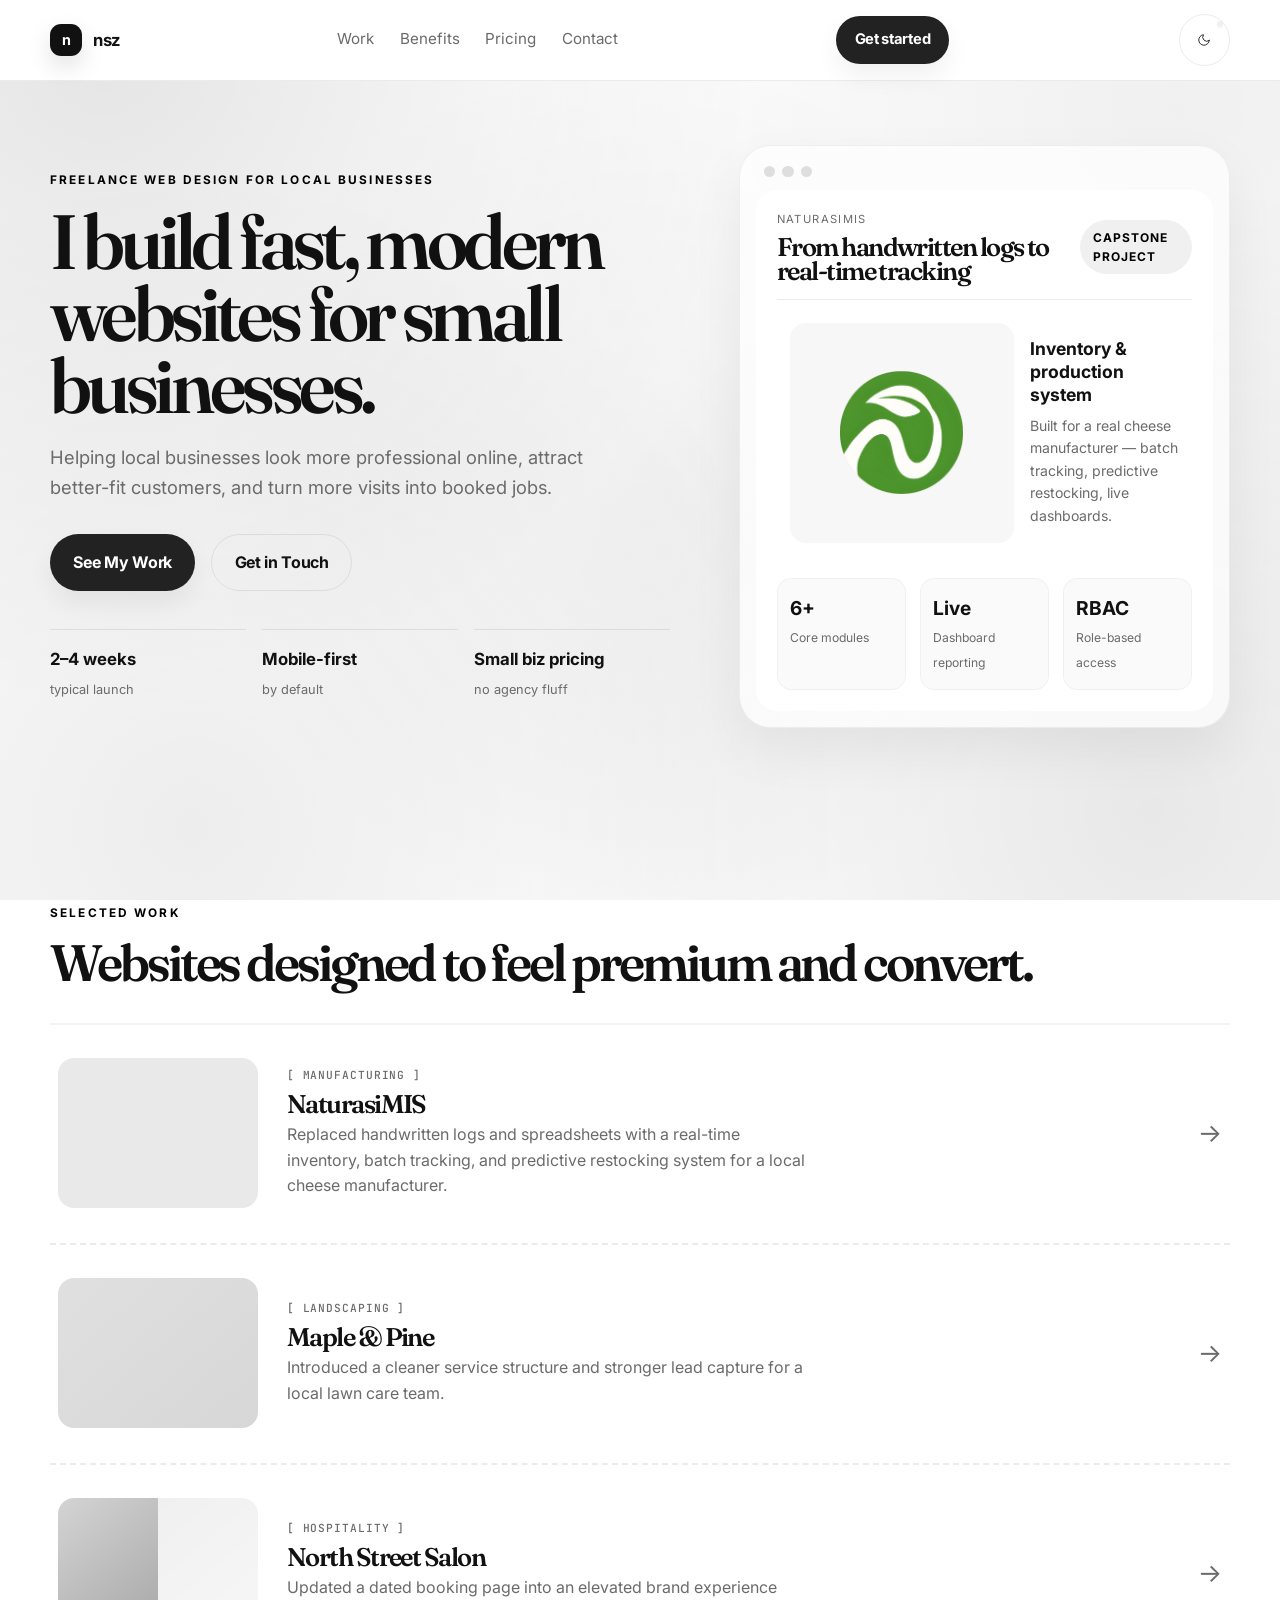
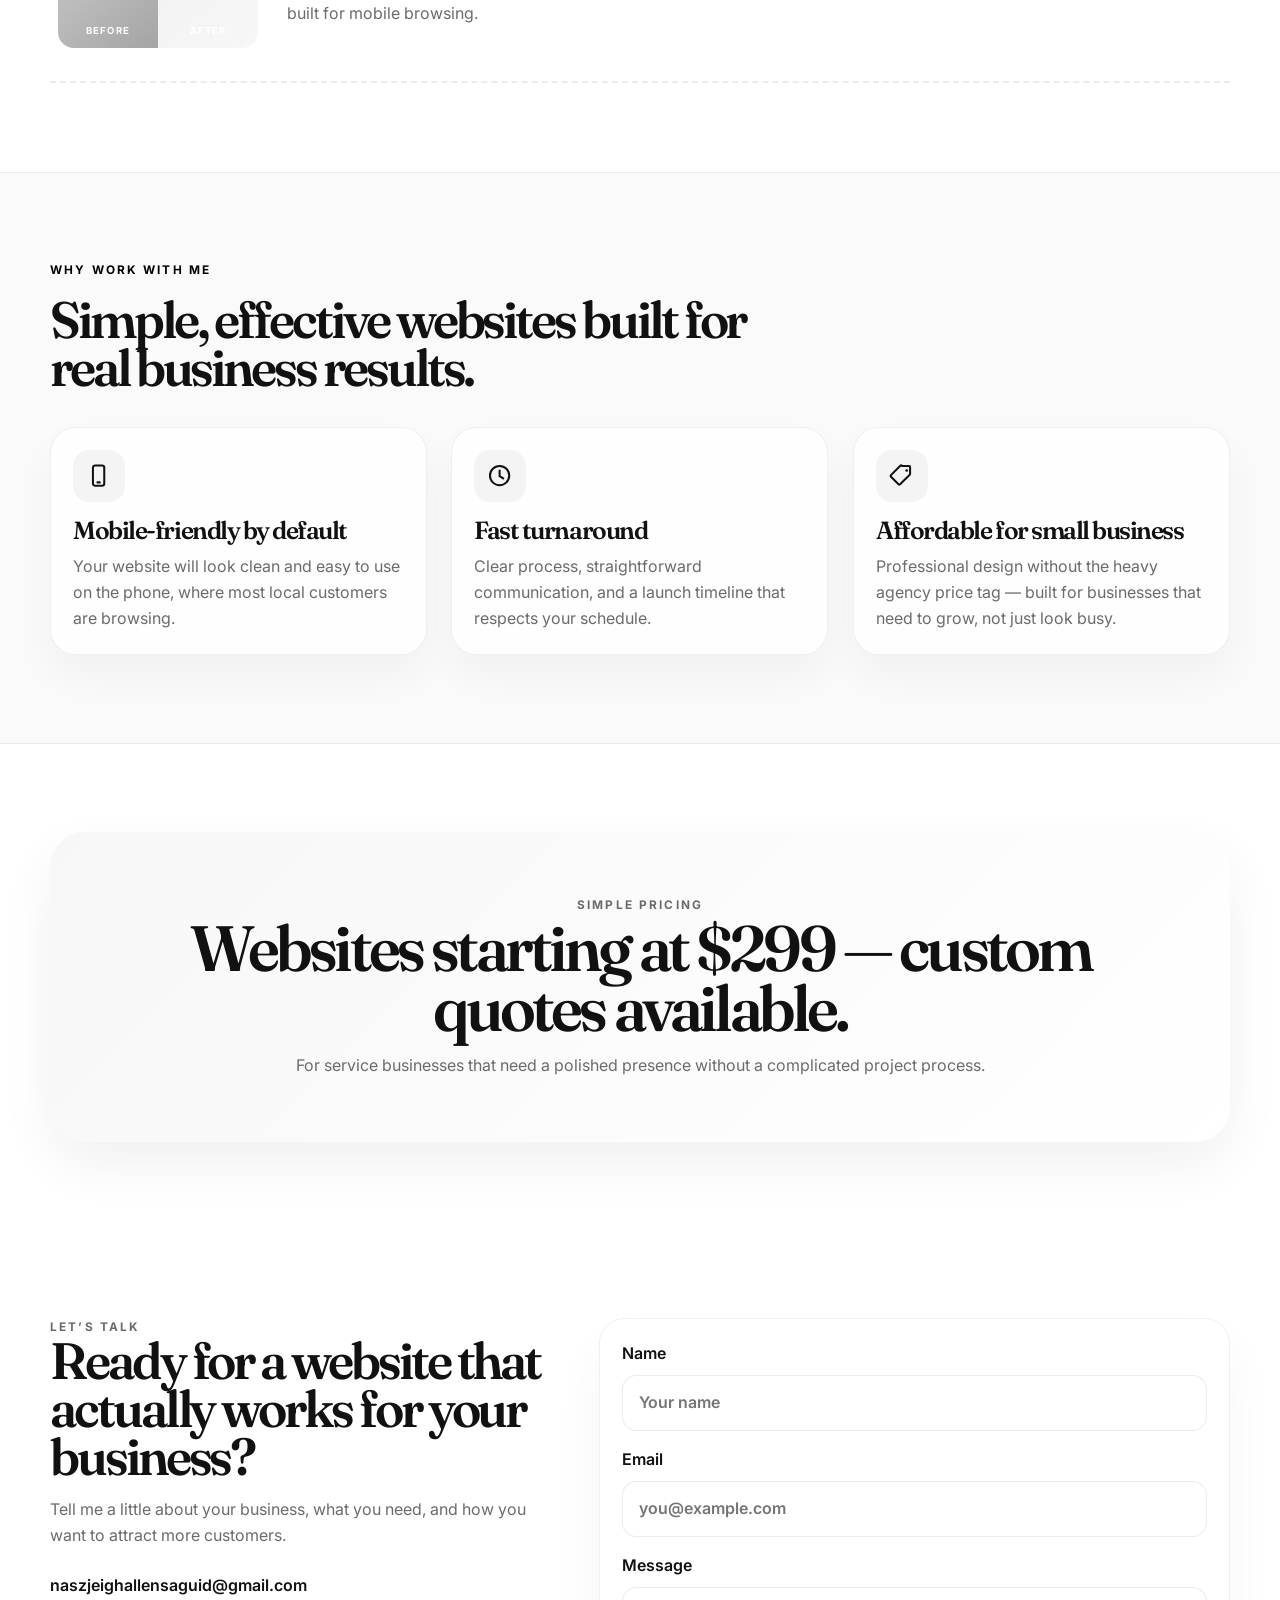
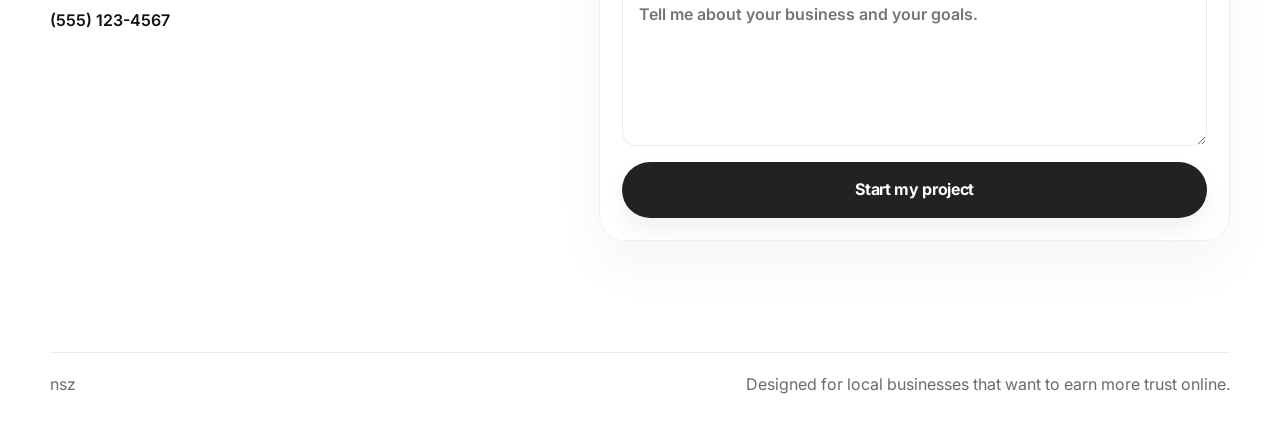
==== commit 6fffe266: "Update project modal and row styling" ====
--- a/index.html
+++ b/index.html
@@ -11,7 +11,7 @@
     <link rel="preconnect" href="https://fonts.googleapis.com" />
     <link rel="preconnect" href="https://fonts.gstatic.com" crossorigin />
     <link
-      href="https://fonts.googleapis.com/css2?family=Fraunces:wght@500;600;700&family=Inter:wght@400;500;600;700;800&display=swap"
+      href="https://fonts.googleapis.com/css2?family=Fraunces:wght@500;600;700&family=Inter:wght@400;500;600;700;800&family=JetBrains+Mono:wght@500;700&display=swap"
       rel="stylesheet"
     />
     <link rel="stylesheet" href="styles.css" />
@@ -115,40 +115,48 @@
               <h2>Websites designed to feel premium and convert.</h2>
             </div>
 
-            <div class="project-grid">
-              <article class="project-card reveal">
-                <div class="project-screenshot card-photo photo-naturasi">
-                  <div class="project-label">Manufacturing</div>
-                </div>
-                <div class="project-info">
+            <div class="project-list">
+              <article class="project-row reveal" tabindex="0" role="button"
+                data-title="NaturasiMIS"
+                data-category="Manufacturing"
+                data-status="Capstone Project"
+                data-tools="Laravel, MySQL, Blade"
+                data-description="Naturasi, a cheese manufacturer in Silang, Cavite, was running their entire operation on handwritten logs and spreadsheets. I designed and built a web-based system that centralizes inventory, tracks production batches in real time, and predicts when materials need restocking — replacing scattered paperwork with a live dashboard."
+                data-image="assets/Dashboard.png"
+                data-url="">
+                <div class="project-row-media card-photo photo-naturasi"></div>
+                <div class="project-row-info">
+                  <p class="project-row-label">[ Manufacturing ]</p>
                   <h3>NaturasiMIS</h3>
                   <p>Replaced handwritten logs and spreadsheets with a real-time inventory, batch tracking, and predictive restocking system for a local cheese manufacturer.</p>
                 </div>
-              </article>
-
-              <article class="project-card reveal">
-                <div class="project-screenshot card-photo photo-landscape">
-                  <div class="project-label">Landscaping</div>
-                </div>
-                <div class="project-info">
+                <span class="project-row-stamp">Shipped</span>
+                <span class="project-row-arrow" aria-hidden="true">&rarr;</span>
+              </article>
+
+              <article class="project-row reveal">
+                <div class="project-row-media card-photo photo-landscape"></div>
+                <div class="project-row-info">
+                  <p class="project-row-label">[ Landscaping ]</p>
                   <h3>Maple &amp; Pine</h3>
                   <p>Introduced a cleaner service structure and stronger lead capture for a local lawn care team.</p>
                 </div>
-              </article>
-
-              <article class="project-card reveal">
-                <div class="project-screenshot before-after">
-                  <div class="before">
-                    <span>Before</span>
-                  </div>
-                  <div class="after">
-                    <span>After</span>
-                  </div>
-                </div>
-                <div class="project-info">
+                <span class="project-row-stamp">Shipped</span>
+                <span class="project-row-arrow" aria-hidden="true">&rarr;</span>
+              </article>
+
+              <article class="project-row reveal">
+                <div class="project-row-media before-after">
+                  <div class="before"><span>Before</span></div>
+                  <div class="after"><span>After</span></div>
+                </div>
+                <div class="project-row-info">
+                  <p class="project-row-label">[ Hospitality ]</p>
                   <h3>North Street Salon</h3>
                   <p>Updated a dated booking page into an elevated brand experience built for mobile browsing.</p>
                 </div>
+                <span class="project-row-stamp">Shipped</span>
+                <span class="project-row-arrow" aria-hidden="true">&rarr;</span>
               </article>
             </div>
           </div>
@@ -241,6 +249,43 @@
         </section>
       </main>
 
+      <div id="projectModal" class="modal-overlay" aria-hidden="true">
+        <div class="modal-card modal-card-split" role="dialog" aria-modal="true" aria-labelledby="modalTitle">
+          <button type="button" class="modal-close" id="modalClose" aria-label="Close project details">&times;</button>
+
+          <div class="modal-split-screenshot">
+            <img id="modalImage" src="" alt="" />
+          </div>
+
+          <div class="modal-split-info">
+            <div class="modal-split-brand">
+              <img src="assets/Naturasi-MIS-Logo.png" alt="" class="modal-split-logo" />
+              <div>
+                <h3 id="modalTitle"></h3>
+                <p class="modal-split-subtitle" id="modalSubtitle">Manufacturing MIS</p>
+              </div>
+            </div>
+
+            <p class="modal-description" id="modalDescription"></p>
+
+            <div class="modal-meta modal-meta-split">
+              <div>
+                <span class="modal-meta-label">Type</span>
+                <span id="modalStatus"></span>
+              </div>
+              <div>
+                <span class="modal-meta-label">Stack</span>
+                <span id="modalTools"></span>
+              </div>
+            </div>
+
+            <div class="modal-actions">
+              <a id="modalLiveLink" class="button button-primary" href="#" target="_blank" rel="noopener">Live Preview ↗</a>
+            </div>
+          </div>
+        </div>
+      </div>
+
       <footer class="site-footer">
         <div class="container footer-wrap">
           <p>nsz</p>
@@ -251,4 +296,4 @@
 
     <script src="script.js"></script>
   </body>
-</html>
+</html>
--- a/styles.css
+++ b/styles.css
@@ -42,8 +42,9 @@
 /* Make header and some surfaces slightly translucent in dark so nav items remain clear */
 [data-theme="dark"] .site-header { background: linear-gradient(180deg, rgba(15,16,18,0.95), rgba(15,16,18,0.98)); }
 [data-theme="dark"] .site-nav a,
-[data-theme="dark"] .brand-text,
-[data-theme="dark"] .brand-mark { color: var(--text); }
+[data-theme="dark"] .brand-text { color: var(--text); }
+
+[data-theme="dark"] .brand-mark { color: var(--bg); }
 
 /* Improve readability for the mockup mini-copy in dark mode */
 [data-theme="dark"] .mini-copy strong { color: var(--text); }
@@ -89,14 +90,25 @@
   color: var(--text);
 }
 
-/* Smooth theme transition for main surfaces */
-body,
-.site-header,
-.button,
-.theme-toggle,
-h1, h2, h3, p, span, a, strong {
-  transition: background-color 500ms ease, color 500ms ease, border-color 500ms ease, box-shadow 500ms ease;
-}
+/* Base smooth transition for all elements */
+*,
+*::before,
+*::after {
+  transition: background-color 550ms ease, color 550ms ease, border-color 550ms ease, box-shadow 550ms ease, fill 550ms ease, stroke 550ms ease;
+}
+
+body {
+  transition: background-color 550ms ease, color 550ms ease;
+}
+
+/* Stagger delay classes applied by JS during theme toggle, top to bottom */
+.theme-wave-0 { transition-delay: 0ms !important; }
+.theme-wave-1 { transition-delay: 80ms !important; }
+.theme-wave-2 { transition-delay: 160ms !important; }
+.theme-wave-3 { transition-delay: 240ms !important; }
+.theme-wave-4 { transition-delay: 320ms !important; }
+.theme-wave-5 { transition-delay: 400ms !important; }
+.theme-wave-6 { transition-delay: 480ms !important; }
 
 /* optional: make the header backdrop-change smoother too */
 [data-theme="dark"] .site-header,
@@ -104,17 +116,6 @@
   transition: background 240ms ease, border-color 240ms ease;
 }
 
-/* Extend smooth transition to remaining surfaces */
-.browser-shell,
-.project-card,
-.benefit-card,
-.contact-form,
-.mockup-hero-card,
-.pricing-card,
-.metrics-row > div,
-.hero-metrics li {
-  transition: background-color 500ms ease, border-color 500ms ease, box-shadow 500ms ease, color 500ms ease;
-}
 /* Theme toggle button (icon-only) */
 .theme-toggle {
   position: relative;
@@ -172,7 +173,7 @@
 
 /* Night-mode specific component tweaks to make dark theme feel cohesive */
 .night-mode .browser-shell,
-.night-mode .project-card,
+.night-mode .project-row,
 .night-mode .benefit-card,
 .night-mode .contact-form,
 .night-mode .browser-body {
@@ -181,8 +182,7 @@
   box-shadow: 0 20px 40px rgba(0, 0, 0, 0.6);
 }
 
-.night-mode .project-label {
-  background: rgba(255, 255, 255, 0.04);
+.night-mode .project-row-label {
   color: var(--muted);
 }
 
@@ -209,9 +209,25 @@
 body {
   margin: 0;
   font-family: "Inter", Arial, sans-serif;
-  background: var(--bg);
+  background-color: var(--bg);
+  background-image:
+    radial-gradient(circle at 8% 6%, rgba(0, 0, 0, 0.10), transparent 45%),
+    radial-gradient(circle at 92% 12%, rgba(0, 0, 0, 0.06), transparent 48%),
+    radial-gradient(circle at 50% 55%, rgba(0, 0, 0, 0.05), transparent 55%),
+    radial-gradient(circle at 15% 92%, rgba(0, 0, 0, 0.07), transparent 48%),
+    radial-gradient(circle at 90% 90%, rgba(0, 0, 0, 0.09), transparent 45%);
+  background-attachment: fixed;
   color: var(--text);
   line-height: 1.6;
+}
+
+[data-theme="dark"] body {
+  background-image:
+    radial-gradient(circle at 8% 6%, rgba(255, 255, 255, 0.08), transparent 45%),
+    radial-gradient(circle at 92% 12%, rgba(255, 255, 255, 0.05), transparent 48%),
+    radial-gradient(circle at 50% 55%, rgba(255, 255, 255, 0.04), transparent 55%),
+    radial-gradient(circle at 15% 92%, rgba(255, 255, 255, 0.06), transparent 48%),
+    radial-gradient(circle at 90% 90%, rgba(255, 255, 255, 0.07), transparent 45%);
 }
 
 img {
@@ -275,7 +291,7 @@
   height: 2rem;
   border-radius: 0.7rem;
   background: var(--text);
-  color: white;
+  color: var(--bg);
   font-size: 0.9rem;
   box-shadow: 0 10px 24px rgba(0, 0, 0, 0.12);
 }
@@ -293,12 +309,33 @@
 }
 
 .site-nav a {
+  position: relative;
   transition: color 0.2s ease;
+  padding-bottom: 2px;
+}
+
+.site-nav a::after {
+  content: "";
+  position: absolute;
+  left: 0;
+  bottom: -2px;
+  width: 100%;
+  height: 1.5px;
+  background: currentColor;
+  transform: scaleX(0);
+  transform-origin: right;
+  transition: transform 220ms cubic-bezier(.2,.8,.3,1);
 }
 
 .site-nav a:hover,
 .site-nav a:focus-visible {
   color: var(--text);
+}
+
+.site-nav a:hover::after,
+.site-nav a:focus-visible::after {
+  transform: scaleX(1);
+  transform-origin: left;
 }
 
 .button {
@@ -310,13 +347,18 @@
   border: 1px solid transparent;
   font-weight: 700;
   letter-spacing: -0.02em;
-  transition: transform 0.2s ease, box-shadow 0.2s ease, border-color 0.2s ease, background 0.2s ease;
+  transition: transform 280ms cubic-bezier(.16,1,.3,1), box-shadow 280ms ease, border-color 280ms ease, background 280ms ease;
   box-shadow: 0 12px 25px rgba(0, 0, 0, 0.06);
 }
 
 .button:hover,
 .button:focus-visible {
-  transform: translateY(-1px);
+  transform: translateY(-3px) scale(1.02);
+}
+
+.button:active {
+  transform: translateY(-1px) scale(0.99);
+  transition-duration: 0.1s;
 }
 
 .button-small {
@@ -451,6 +493,12 @@
   border-radius: 2rem;
   padding: 1rem;
   box-shadow: var(--shadow);
+  animation: float 6.5s ease-in-out infinite;
+}
+
+@keyframes float {
+  0%, 100% { transform: translateY(0); }
+  50% { transform: translateY(-6px); }
 }
 
 .browser-topbar {
@@ -470,8 +518,7 @@
 .browser-body {
   background: var(--panel);
   border-radius: 1.35rem;
-  padding: 1.1rem;
-  border: 1px solid rgba(0, 0, 0, 0.06);
+  padding: 1.3rem;
 }
 
 .mockup-header {
@@ -511,9 +558,12 @@
   gap: 1rem;
   align-items: center;
   padding: 0.8rem;
-  background: linear-gradient(135deg, rgba(0,0,0,0.04), rgba(255,255,255,0.9));
-  border: 1px solid rgba(0, 0, 0, 0.04);
-  border-radius: 1.2rem;
+  background: transparent;
+  border: none;
+  border-radius: 0;
+  border-top: 1px solid var(--line);
+  padding-top: 1.4rem;
+  margin-top: 0.4rem;
 }
 
 .thumb {
@@ -524,7 +574,11 @@
 }
 
 .thumb-large {
-  background-image: linear-gradient(135deg, rgba(20, 20, 20, 0.1), rgba(20, 20, 20, 0.15)), url('https://images.unsplash.com/photo-1588776814546-daed8d129b4c?auto=format&fit=crop&w=900&q=80');
+  background: var(--panel-strong);
+  background-image: url('assets/Naturasi-MIS-Logo.png');
+  background-repeat: no-repeat;
+  background-position: center;
+  background-size: 55%;
 }
 
 .mini-copy {
@@ -545,8 +599,8 @@
 .metrics-row {
   display: grid;
   grid-template-columns: repeat(3, minmax(0, 1fr));
-  gap: 1rem;
-  margin-top: 1rem;
+  gap: 0.9rem;
+  margin-top: 1.4rem;
 }
 
 .metrics-row > div {
@@ -574,14 +628,14 @@
   max-width: 780px;
 }
 
-.project-grid,
+/* ===== Project list (row layout) ===== */
+
 .benefit-grid {
   display: grid;
   grid-template-columns: repeat(3, minmax(0, 1fr));
   gap: 1.5rem;
 }
 
-.project-card,
 .benefit-card {
   background: rgba(255, 255, 255, 0.72);
   border: 1px solid rgba(0, 0, 0, 0.06);
@@ -590,16 +644,99 @@
   box-shadow: 0 20px 40px rgba(0, 0, 0, 0.04);
 }
 
-.project-card {
+.project-list {
   display: flex;
   flex-direction: column;
 }
 
-.project-screenshot {
+.project-row {
   position: relative;
+  display: grid;
+  grid-template-columns: 200px 1fr 2.5rem;
+  align-items: center;
+  gap: 1.8rem;
+  padding: 2.2rem 0.5rem;
+  cursor: pointer;
+  transition: background 420ms ease;
+}
+
+.project-row-media,
+.project-row-info,
+.project-row-arrow {
+  transition: transform 420ms cubic-bezier(.25,.8,.35,1), color 420ms ease, filter 420ms ease;
+}
+
+.project-row:hover .project-row-media,
+.project-row:hover .project-row-info,
+.project-row:focus-visible .project-row-media,
+.project-row:focus-visible .project-row-info {
+  transform: translateX(10px);
+}
+
+/* Perforated "tear-stub" divider between rows */
+.project-row::before {
+  content: "";
+  position: absolute;
+  top: 0;
+  left: 0;
+  right: 0;
+  height: 0;
+  border-top: 2px dashed var(--line);
+}
+
+.project-list .project-row:first-child::before {
+  border-top-style: solid;
+  opacity: 0.6;
+}
+
+.project-list .project-row:last-child {
+  position: relative;
+}
+
+.project-list .project-row:last-child::after {
+  content: "";
+  position: absolute;
+  bottom: 0;
+  left: 0;
+  right: 0;
+  height: 0;
+  border-top: 2px dashed var(--line);
+}
+
+.project-row:hover,
+.project-row:focus-visible {
+  background: rgba(0, 0, 0, 0.02);
+}
+
+[data-theme="dark"] .project-row:hover,
+[data-theme="dark"] .project-row:focus-visible {
+  background: rgba(255, 255, 255, 0.03);
+}
+
+.project-row:focus-visible {
+  outline: 2px solid var(--accent);
+  outline-offset: 3px;
+}
+
+
+.project-row-media {
+  width: 200px;
   aspect-ratio: 4 / 3;
+  border-radius: 1rem;
   background-size: cover;
   background-position: center;
+  overflow: hidden;
+  transition: transform 260ms cubic-bezier(.25,.75,.35,1), filter 260ms ease;
+}
+
+.project-row:hover .project-row-media {
+  transform: scale(1.04);
+  filter: saturate(1.05) contrast(1.02);
+}
+
+.project-row-media.before-after {
+  display: grid;
+  grid-template-columns: 1fr 1fr;
 }
 
 .card-photo {
@@ -612,24 +749,6 @@
 
 .photo-landscape {
   background-image: linear-gradient(140deg, rgba(0, 0, 0, 0.04), rgba(0, 0, 0, 0.08)), url('https://images.unsplash.com/photo-1501004318641-b39e6451bec6?auto=format&fit=crop&w=900&q=80');
-}
-
-.project-label {
-  position: absolute;
-  left: 1rem;
-  top: 1rem;
-  padding: 0.45rem 0.7rem;
-  border-radius: 999px;
-  background: rgba(255, 255, 255, 0.82);
-  font-size: 0.7rem;
-  font-weight: 700;
-  letter-spacing: 0.1em;
-  text-transform: uppercase;
-}
-
-.before-after {
-  display: grid;
-  grid-template-columns: 1fr 1fr;
 }
 
 .before,
@@ -639,12 +758,12 @@
   display: flex;
   align-items: end;
   justify-content: center;
-  padding: 1rem;
+  padding: 0.6rem;
   font-weight: 700;
   color: rgba(255, 255, 255, 0.95);
   text-transform: uppercase;
   letter-spacing: 0.12em;
-  font-size: 0.7rem;
+  font-size: 0.6rem;
 }
 
 .before {
@@ -659,14 +778,91 @@
   background-position: center;
 }
 
-.project-info {
-  padding: 1.4rem 1.2rem 1.6rem;
-}
-
-.project-info h3 {
-  font-size: 1.9rem;
-  margin-bottom: 0.5rem;
-}
+.project-row-label {
+  margin: 0 0 0.4rem;
+  font-family: "JetBrains Mono", "SF Mono", Consolas, monospace;
+  font-size: 0.7rem;
+  text-transform: uppercase;
+  letter-spacing: 0.08em;
+  color: var(--muted);
+  font-weight: 500;
+}
+
+.project-row-info h3 {
+  font-size: 1.6rem;
+  margin-bottom: 0.4rem;
+}
+
+.project-row-info p:not(.project-row-label) {
+  color: var(--muted);
+  max-width: 520px;
+  margin: 0;
+}
+
+.project-row-stamp {
+  position: absolute;
+  right: 4.2rem;
+  top: 50%;
+  transform: translateY(-50%) rotate(-9deg) scale(0.85);
+  font-family: "JetBrains Mono", "SF Mono", Consolas, monospace;
+  font-size: 0.66rem;
+  font-weight: 700;
+  text-transform: uppercase;
+  letter-spacing: 0.14em;
+  color: var(--accent-dark);
+  padding: 0.28rem 0.6rem;
+  border: 1.5px solid currentColor;
+  border-radius: 0.3rem;
+  opacity: 0;
+  transition: opacity 420ms cubic-bezier(.25,.8,.35,1), transform 420ms cubic-bezier(.25,.8,.35,1);
+  pointer-events: none;
+}
+
+.project-row:hover .project-row-stamp,
+.project-row:focus-visible .project-row-stamp {
+  opacity: 0.55;
+  transform: translateY(-50%) rotate(-9deg) scale(1);
+}
+
+[data-theme="dark"] .project-row-stamp {
+  color: var(--text);
+}
+
+.project-row-arrow {
+  font-size: 1.6rem;
+  color: var(--muted);
+  justify-self: end;
+}
+
+.project-row:hover .project-row-arrow {
+  transform: translateX(16px);
+  color: var(--text);
+}
+
+@media (max-width: 720px) {
+  .project-row {
+    grid-template-columns: 1fr;
+    gap: 1rem;
+  }
+
+  .project-row-media {
+    width: 100%;
+  }
+
+  .project-row-arrow {
+    display: none;
+  }
+
+  .project-row-stamp {
+    display: none;
+  }
+
+  .project-row-number {
+    font-size: 1.3rem;
+  }
+}
+
+/* ===== end project list ===== */
 
 .project-info p,
 .benefit-card p,
@@ -685,6 +881,12 @@
 
 .benefit-card {
   padding: 1.4rem;
+  transition: transform 180ms ease, box-shadow 180ms ease;
+}
+
+.benefit-card:hover {
+  transform: translateY(-6px);
+  box-shadow: 0 26px 50px rgba(0, 0, 0, 0.08);
 }
 
 .icon-wrap {
@@ -808,65 +1010,19 @@
 
 .reveal {
   opacity: 0;
-  transform: translateY(18px) scale(0.995);
-  transition: opacity 0.72s cubic-bezier(.2,.9,.3,1), transform 0.72s cubic-bezier(.2,.9,.3,1);
+  transform: translateY(28px) scale(0.97);
+  transition: opacity 0.85s cubic-bezier(.16,1,.3,1), transform 0.85s cubic-bezier(.16,1,.3,1);
   will-change: opacity, transform;
 }
 
-/* When in view the observer will add `.in-view` which removes the offset and fades the element in. */
 .reveal.in-view {
   opacity: 1;
   transform: translateY(0) scale(1);
 }
 
-/* Gentle floating animation for the hero mockup to give a subtle premium feel. */
-.browser-shell {
-  width: min(100%, 600px);
-  background: rgba(255, 255, 255, 0.7);
-  border: 1px solid rgba(0, 0, 0, 0.06);
-  border-radius: 2rem;
-  padding: 1rem;
-  box-shadow: var(--shadow);
-  /* float animation */
-  animation: float 6.5s ease-in-out infinite;
-}
-
-@keyframes float {
-  0%, 100% { transform: translateY(0); }
-  50% { transform: translateY(-6px); }
-}
-
-/* Project card micro-interaction */
-.project-card {
-  display: flex;
-  flex-direction: column;
-  transition: transform 280ms cubic-bezier(.2,.9,.3,1), box-shadow 280ms cubic-bezier(.2,.9,.3,1);
-}
-
-.project-card:hover,
-.project-card:focus-within {
-  transform: translateY(-8px) scale(1.01);
-  box-shadow: 0 34px 64px rgba(0, 0, 0, 0.08);
-}
-
-/* Make project screenshots feel interactive on hover */
-.project-screenshot {
-  position: relative;
-  aspect-ratio: 4 / 3;
-  background-size: cover;
-  background-position: center;
-  transition: transform 300ms cubic-bezier(.2,.9,.3,1), filter 300ms ease;
-}
-
-.project-card:hover .project-screenshot {
-  transform: scale(1.03);
-  filter: saturate(1.05) contrast(1.02);
-}
-
 @media (max-width: 920px) {
   .hero-grid,
   .contact-wrap,
-  .project-grid,
   .benefit-grid {
     grid-template-columns: 1fr;
   }
@@ -911,3 +1067,282 @@
     align-items: flex-start;
   }
 }
+
+/* Project detail modal */
+.modal-overlay {
+  position: fixed;
+  inset: 0;
+  background: rgba(0, 0, 0, 0.5);
+  display: flex;
+  align-items: center;
+  justify-content: center;
+  padding: 1.5rem;
+  z-index: 100;
+  opacity: 0;
+  visibility: hidden;
+  transition: opacity 220ms ease, visibility 220ms ease;
+}
+
+.modal-overlay.is-open {
+  opacity: 1;
+  visibility: visible;
+}
+
+.modal-card {
+  background: var(--panel);
+  border-radius: 1.6rem;
+  max-width: 640px;
+  width: 100%;
+  max-height: 85vh;
+  overflow-y: auto;
+  position: relative;
+  transform: translateY(20px) scale(0.97);
+  transition: transform 260ms cubic-bezier(.25,.75,.35,1);
+  box-shadow: 0 40px 90px rgba(0, 0, 0, 0.25);
+}
+
+/* Split editorial layout for the NaturasiMIS modal */
+.modal-card-split {
+  max-width: 920px;
+  display: grid;
+  grid-template-columns: 58% 42%;
+  align-items: center;
+  border-radius: 1rem;
+  overflow: hidden;
+  background: #fdfbf7;
+}
+
+[data-theme="dark"] .modal-card-split {
+  background: var(--panel);
+}
+
+.modal-split-screenshot {
+  background: #f2ede4;
+  display: flex;
+  align-items: center;
+  justify-content: center;
+  align-self: stretch;
+  padding: 1.2rem;
+  border-right: 1px solid rgba(0,0,0,0.08);
+  overflow: hidden;
+}
+
+[data-theme="dark"] .modal-split-screenshot {
+  background: var(--panel-strong);
+  border-right-color: rgba(255,255,255,0.06);
+}
+
+.modal-split-screenshot img {
+  width: 100%;
+  height: auto;
+  max-height: 75vh;
+  object-fit: contain;
+  display: block;
+  border: 1px solid rgba(0,0,0,0.08);
+  border-radius: 0.4rem;
+}
+
+[data-theme="dark"] .modal-split-screenshot img {
+  border-color: rgba(255,255,255,0.1);
+}
+
+.modal-split-info {
+  padding: 2.4rem 2.2rem;
+  display: flex;
+  flex-direction: column;
+  gap: 1.5rem;
+}
+
+.modal-split-brand {
+  display: flex;
+  align-items: flex-start;
+  gap: 0.9rem;
+}
+
+.modal-split-logo {
+  width: 2.4rem;
+  height: 2.4rem;
+  border-radius: 0.5rem;
+  object-fit: contain;
+  background: #fff;
+  padding: 0.3rem;
+  border: 1px solid rgba(0,0,0,0.08);
+  flex-shrink: 0;
+}
+
+.modal-split-brand h3 {
+  font-size: 1.5rem;
+  margin-bottom: 0.15rem;
+  letter-spacing: -0.03em;
+}
+
+.modal-split-subtitle {
+  margin: 0;
+  font-size: 0.82rem;
+  color: #b5622f;
+  font-weight: 600;
+  letter-spacing: 0.02em;
+}
+
+[data-theme="dark"] .modal-split-subtitle {
+  color: #d98a5a;
+}
+
+.modal-card-split .modal-description {
+  margin-top: 0;
+  font-size: 0.95rem;
+  line-height: 1.7;
+}
+
+.modal-meta-split {
+  gap: 1.8rem;
+  margin-top: 0.2rem;
+  padding-top: 1.2rem;
+  border-top: 1px solid rgba(0,0,0,0.08);
+}
+
+[data-theme="dark"] .modal-meta-split {
+  border-top-color: rgba(255,255,255,0.08);
+}
+
+.modal-card-split .modal-actions {
+  margin-top: auto;
+  padding-top: 0.5rem;
+}
+
+.modal-card-split .modal-close {
+  top: 1rem;
+  right: 1rem;
+  background: rgba(255,255,255,0.85);
+}
+
+[data-theme="dark"] .modal-card-split .modal-close {
+  background: rgba(0,0,0,0.4);
+}
+
+@media (max-width: 760px) {
+  .modal-card-split {
+    grid-template-columns: 1fr;
+  }
+
+  .modal-split-screenshot {
+    border-right: none;
+    border-bottom: 1px solid rgba(0,0,0,0.08);
+    order: 2;
+  }
+
+  .modal-split-info {
+    order: 1;
+    padding: 2rem 1.6rem 0.5rem;
+  }
+
+  .modal-split-info .modal-actions {
+    order: 3;
+    padding: 1.6rem;
+  }
+}
+
+.modal-overlay.is-open .modal-card {
+  transform: translateY(0) scale(1);
+}
+
+.modal-close {
+  position: absolute;
+  top: 1rem;
+  right: 1rem;
+  width: 2.4rem;
+  height: 2.4rem;
+  border-radius: 50%;
+  border: none;
+  background: rgba(0, 0, 0, 0.06);
+  color: var(--text);
+  font-size: 1.4rem;
+  line-height: 1;
+  cursor: pointer;
+  display: grid;
+  place-items: center;
+  z-index: 2;
+  transition: background 180ms ease, transform 180ms ease;
+}
+
+.modal-close:hover {
+  background: rgba(0, 0, 0, 0.12);
+  transform: scale(1.06);
+}
+
+.modal-image {
+  width: 100%;
+  aspect-ratio: 16 / 9;
+  background: var(--panel-strong);
+  display: flex;
+  align-items: center;
+  justify-content: center;
+  border-radius: 1.6rem 1.6rem 0 0;
+  overflow: hidden;
+  box-shadow: inset 0 -1px 0 rgba(0,0,0,0.04);
+  border-bottom: 2px dashed var(--line);
+}
+
+.modal-image img {
+  max-width: 55%;
+  max-height: 55%;
+  object-fit: contain;
+}
+
+.modal-body {
+  padding: 1.8rem;
+}
+
+.modal-body .eyebrow {
+  font-family: "JetBrains Mono", "SF Mono", Consolas, monospace;
+  letter-spacing: 0.1em;
+  font-weight: 500;
+}
+
+.modal-description {
+  color: var(--muted);
+  margin-top: 0.9rem;
+  line-height: 1.65;
+}
+
+.modal-meta {
+  display: flex;
+  gap: 2.4rem;
+  margin-top: 1.6rem;
+  padding-top: 1.4rem;
+  border-top: 1px solid var(--line);
+}
+
+.modal-meta-label {
+  display: block;
+  font-family: "JetBrains Mono", "SF Mono", Consolas, monospace;
+  font-size: 0.66rem;
+  text-transform: uppercase;
+  letter-spacing: 0.1em;
+  color: var(--muted);
+  margin-bottom: 0.35rem;
+}
+
+.modal-meta > div span:last-child {
+  font-weight: 600;
+}
+
+.modal-actions {
+  display: flex;
+  gap: 0.8rem;
+  margin-top: 1.8rem;
+  flex-wrap: wrap;
+}
+
+.modal-actions .button {
+  padding: 0.75rem 1.2rem;
+  font-size: 0.9rem;
+}
+
+[data-theme="dark"] .modal-close {
+  background: rgba(255, 255, 255, 0.08);
+}
+
+[data-theme="dark"] .modal-close:hover {
+  background: rgba(255, 255, 255, 0.14);
+}
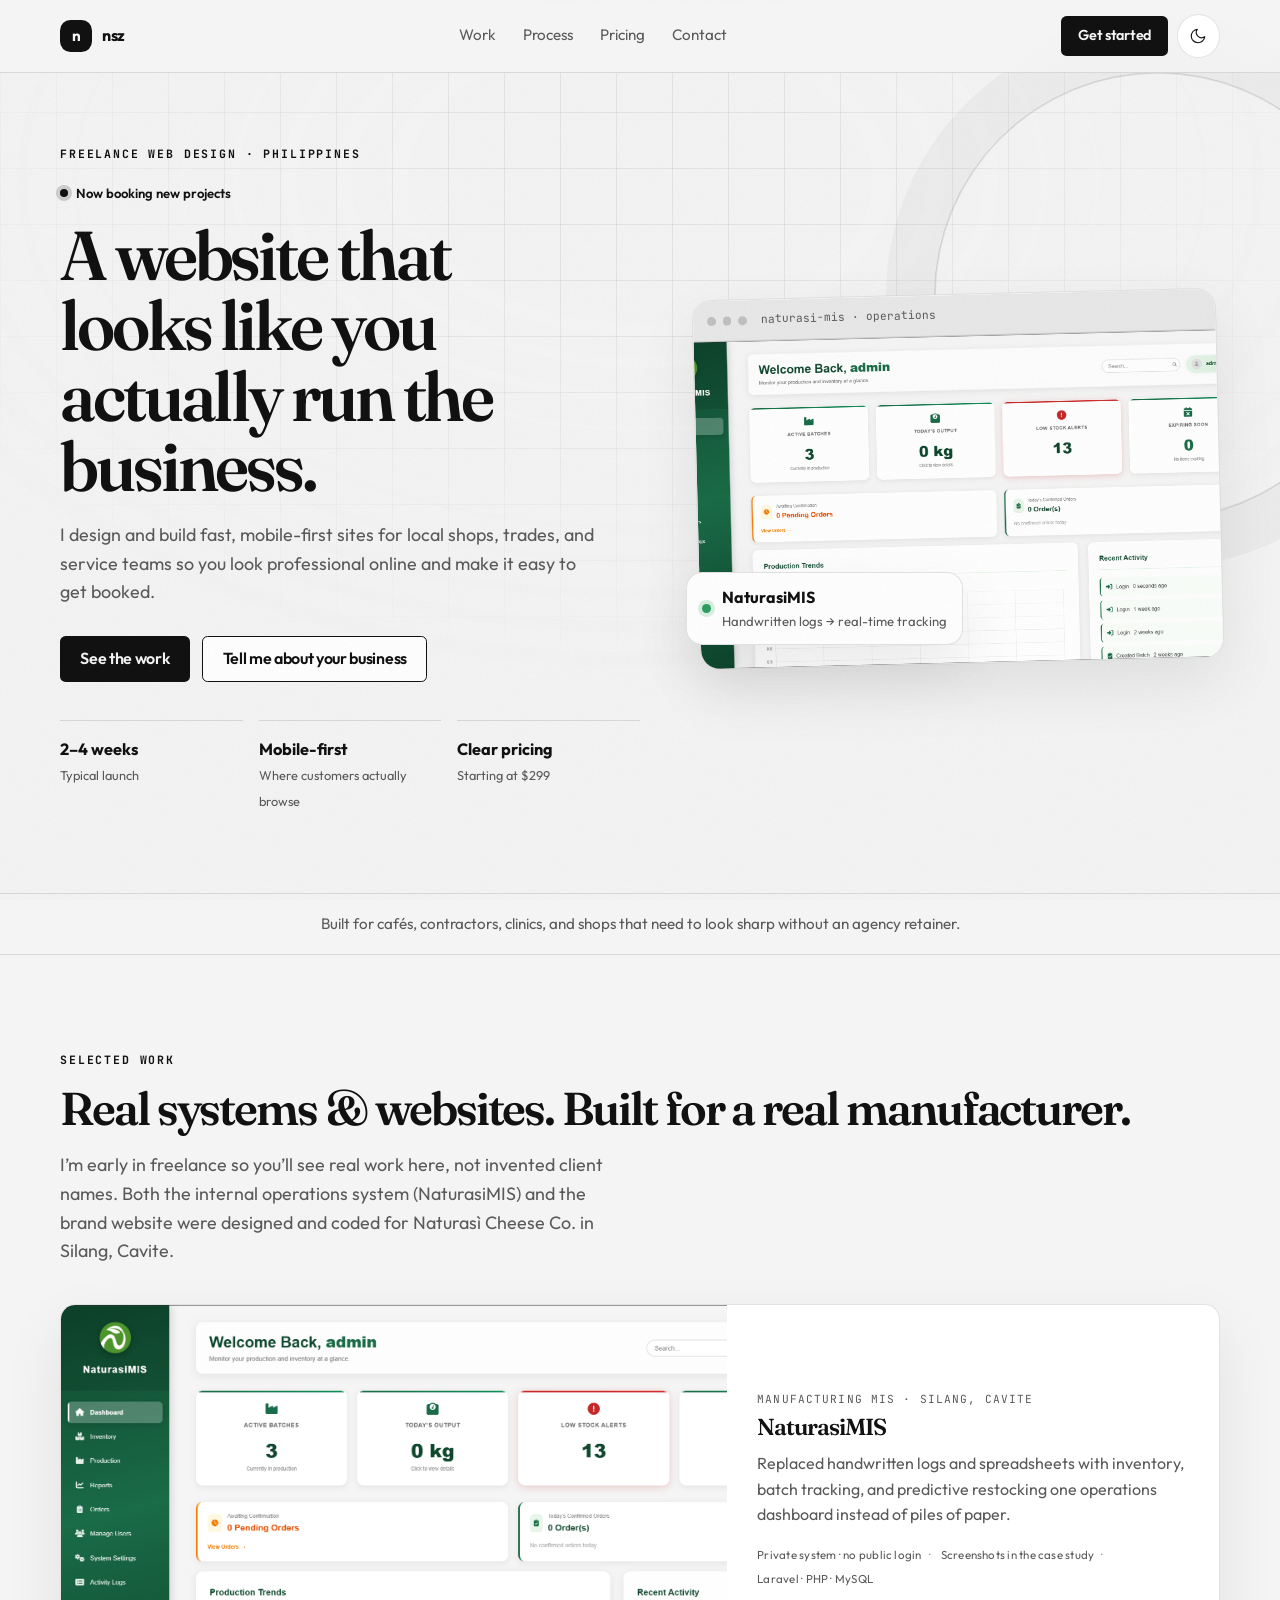
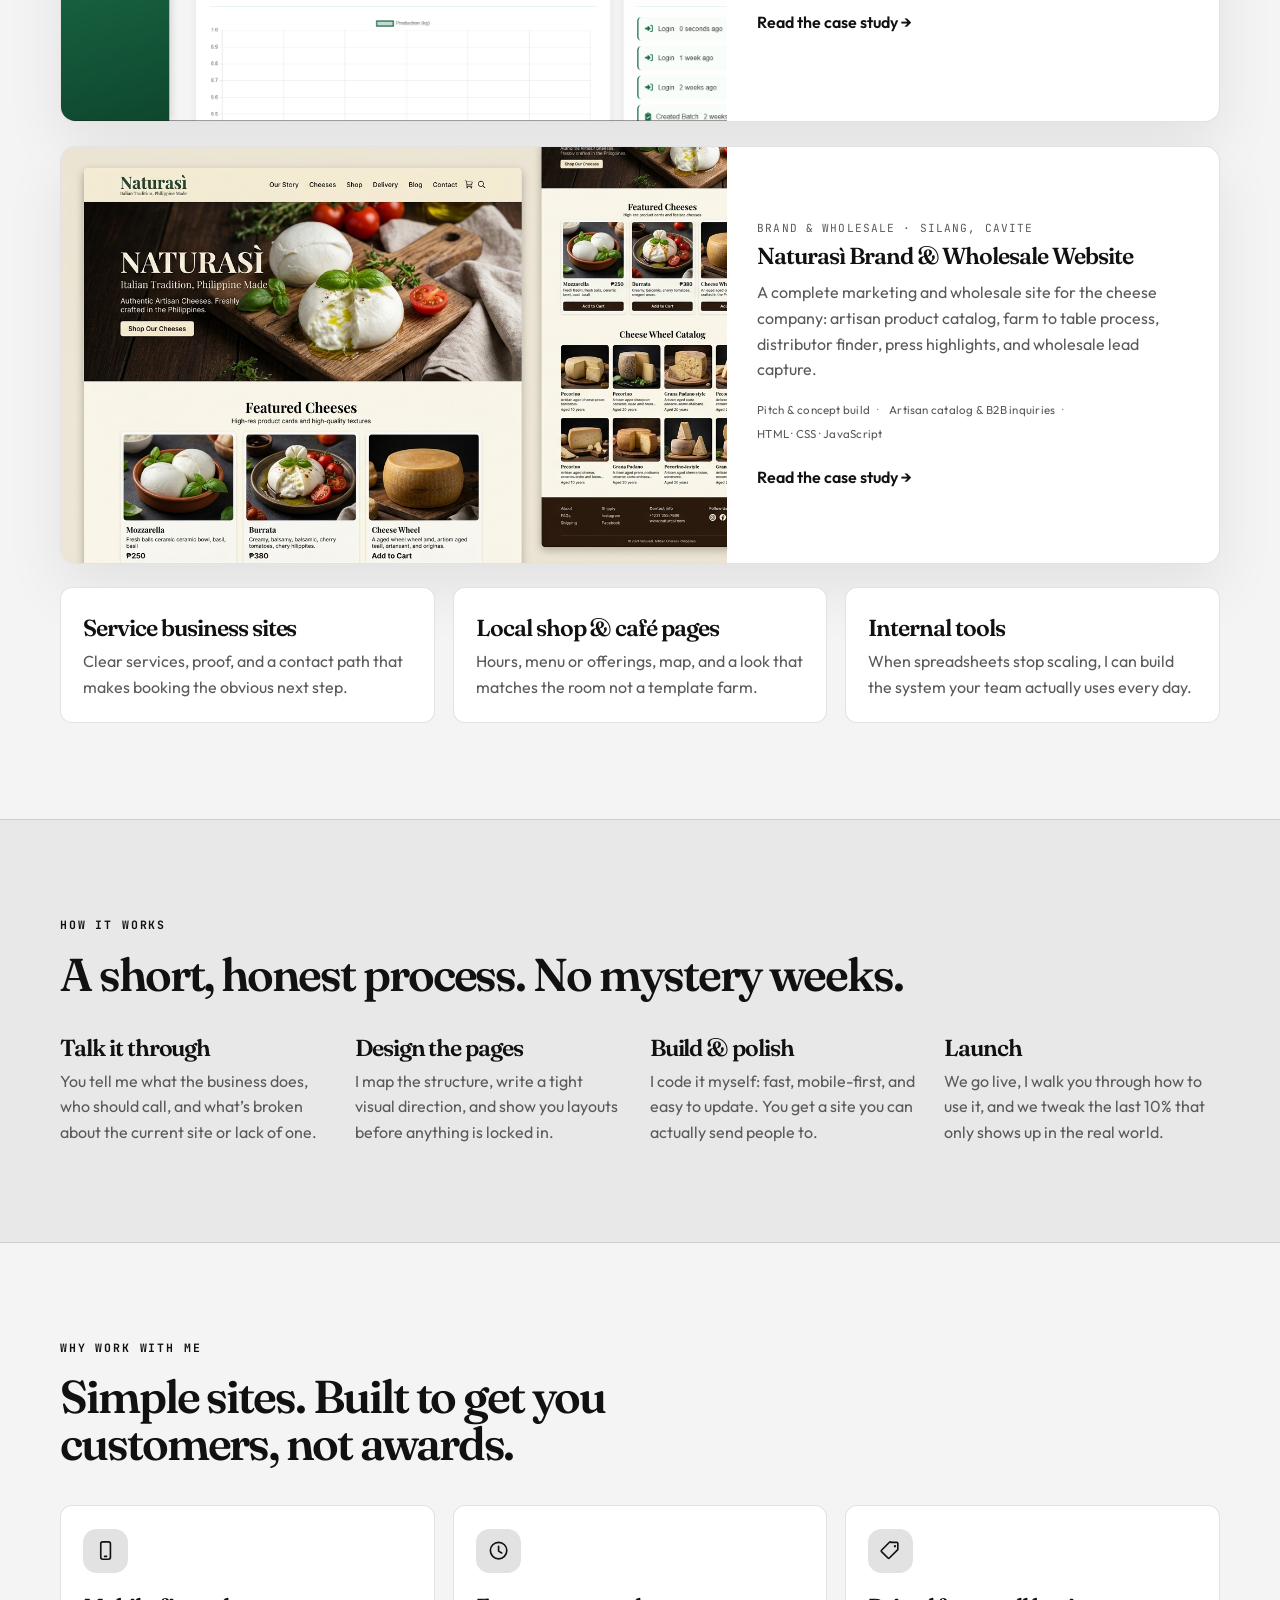
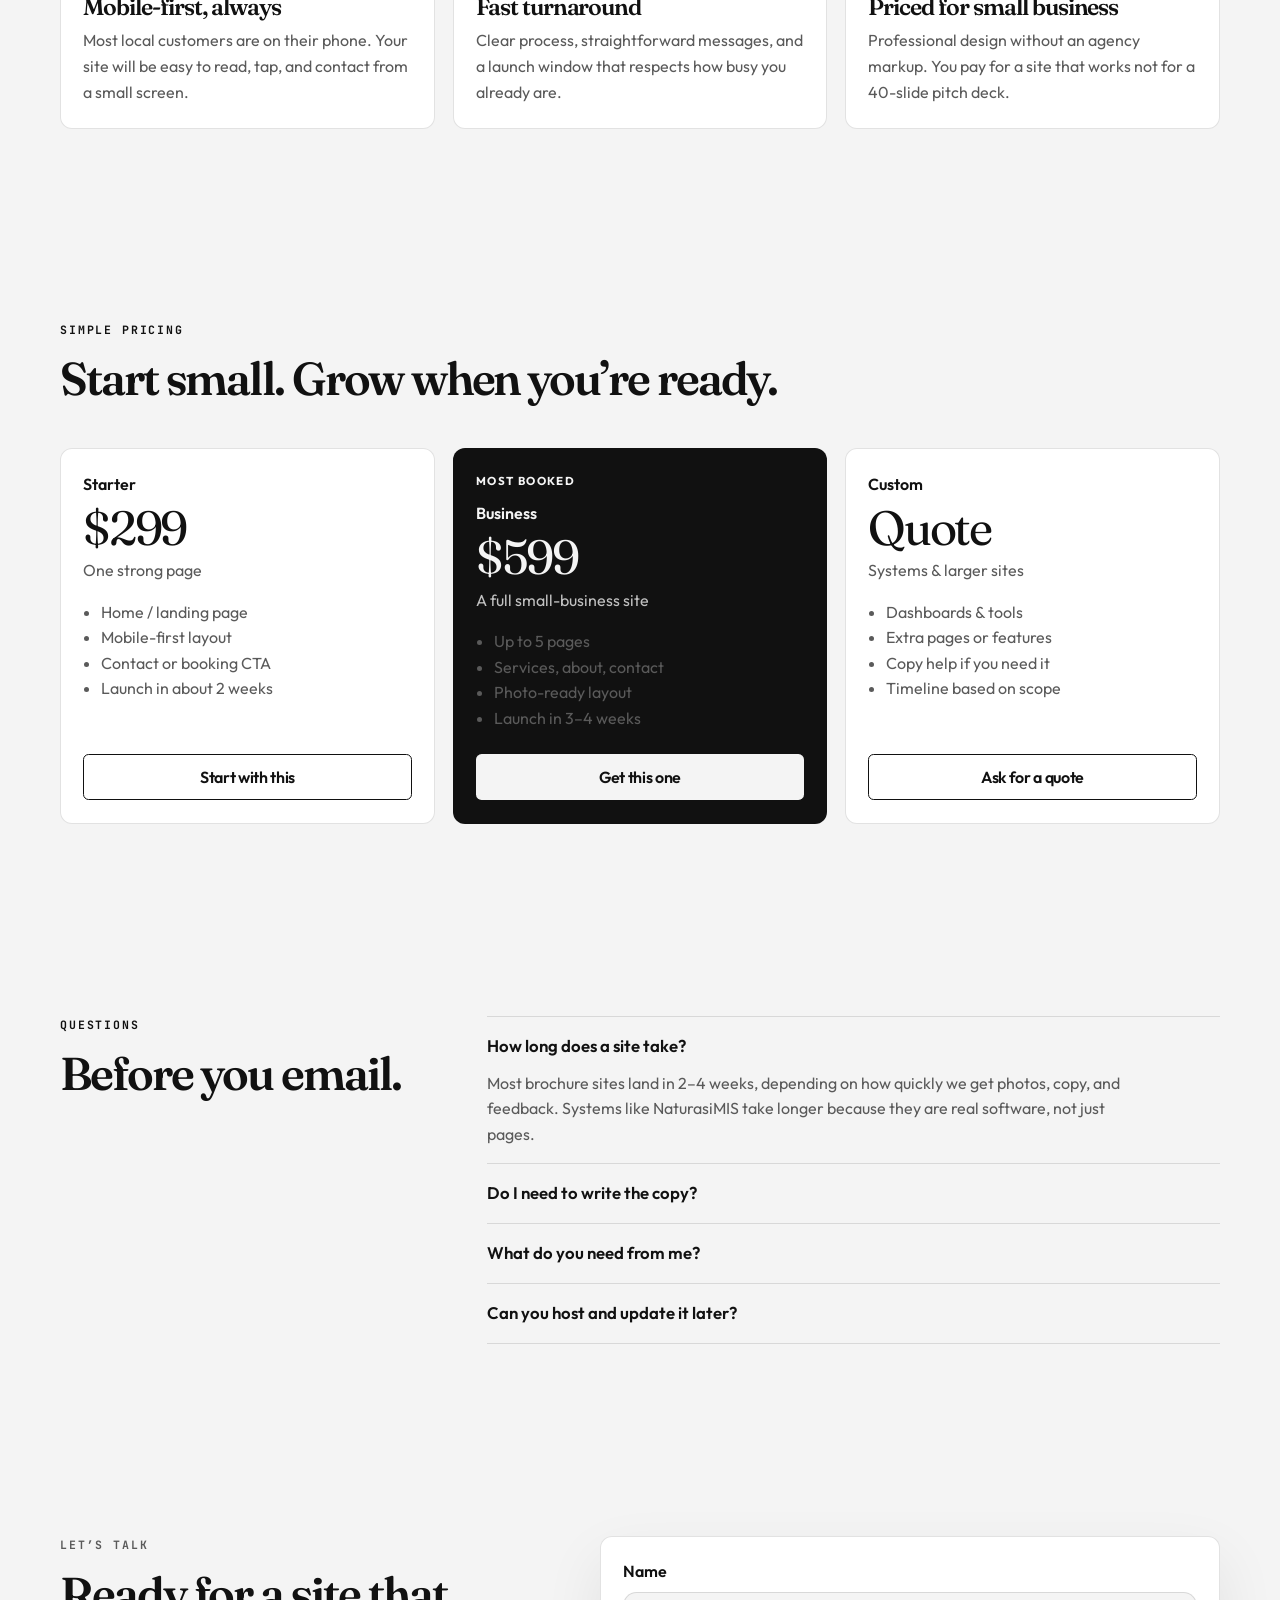
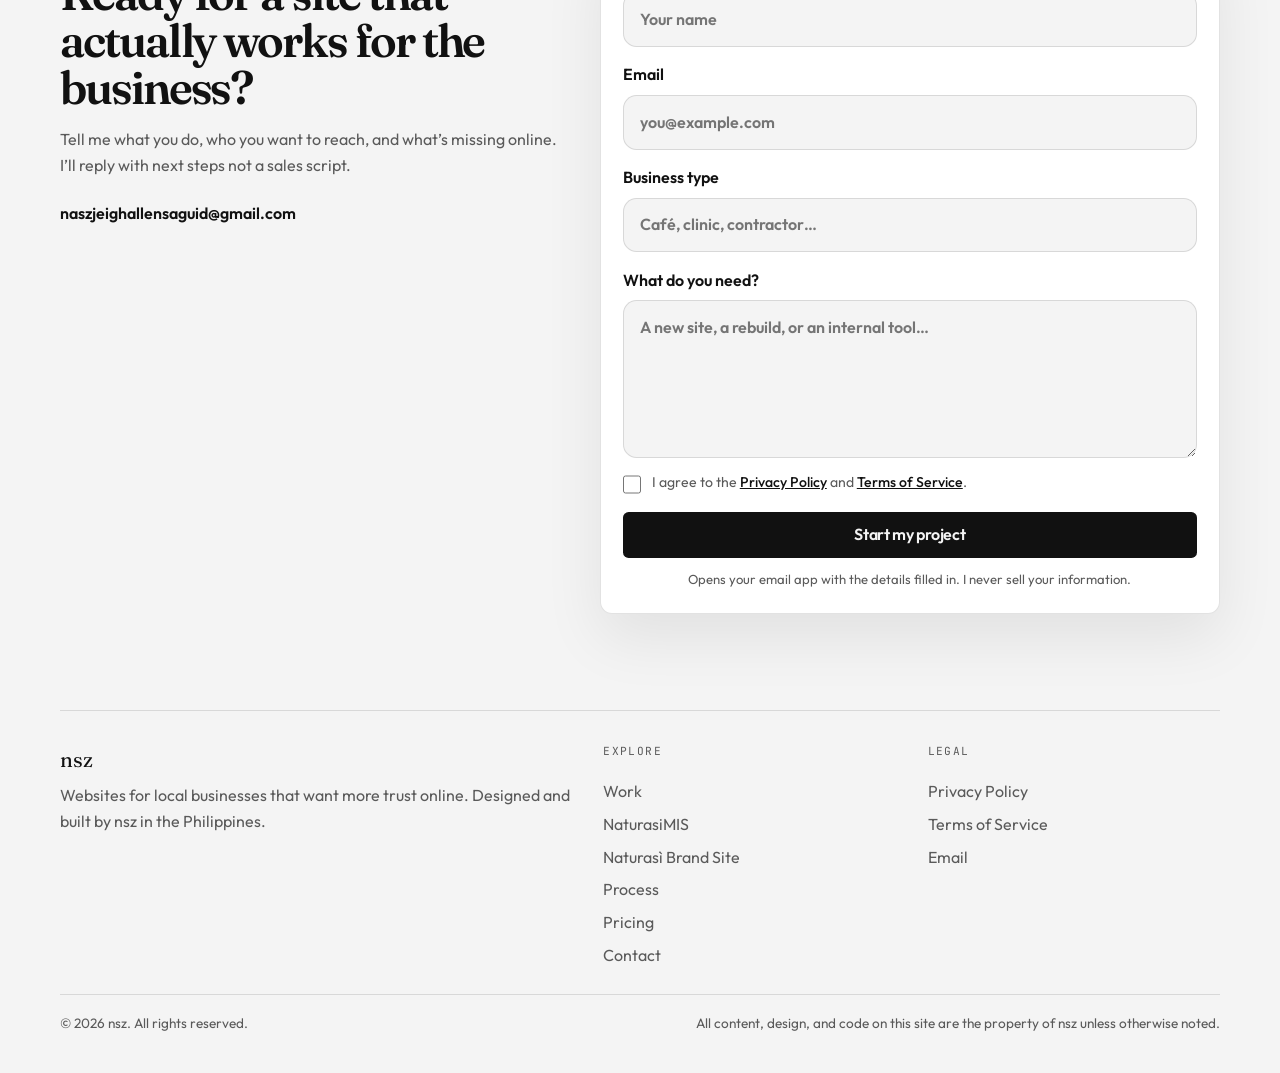
==== commit a880ad2e: "Update portfolio design" ====
--- a/index.html
+++ b/index.html
@@ -5,20 +5,54 @@
     <meta name="viewport" content="width=device-width, initial-scale=1.0" />
     <meta
       name="description"
-      content="I build fast, modern websites for small businesses. Professional websites that help local businesses win more customers."
+      content="nsz builds fast, modern websites for local businesses — clean design, clear structure, and pages that help you win more customers."
     />
-    <title>nsz | Modern Websites for Local Businesses</title>
+    <meta name="author" content="nsz" />
+    <meta name="robots" content="index, follow" />
+    <meta name="theme-color" content="#f4f4f4" />
+    <meta name="color-scheme" content="light dark" />
+    <title>nsz — Websites for local businesses</title>
+    <meta property="og:type" content="website" />
+    <meta property="og:title" content="nsz — Websites for local businesses" />
+    <meta
+      property="og:description"
+      content="Freelance web design for shops, trades, and service teams. Fast, mobile-first sites that make it easy to get booked."
+    />
+    <meta property="og:image" content="assets/Dashboard.png" />
+    <meta property="og:locale" content="en_PH" />
+    <meta name="twitter:card" content="summary_large_image" />
+    <meta name="twitter:title" content="nsz — Websites for local businesses" />
+    <meta
+      name="twitter:description"
+      content="Freelance web design for shops, trades, and service teams."
+    />
+    <meta name="twitter:image" content="assets/Dashboard.png" />
     <link rel="preconnect" href="https://fonts.googleapis.com" />
     <link rel="preconnect" href="https://fonts.gstatic.com" crossorigin />
     <link
-      href="https://fonts.googleapis.com/css2?family=Fraunces:wght@500;600;700&family=Inter:wght@400;500;600;700;800&family=JetBrains+Mono:wght@500;700&display=swap"
+      href="https://fonts.googleapis.com/css2?family=Fraunces:opsz,wght@9..144,500;9..144,600;9..144,700&family=Outfit:wght@400;500;600;700&family=JetBrains+Mono:wght@500;700&display=swap"
       rel="stylesheet"
     />
     <link rel="stylesheet" href="styles.css" />
     <link rel="icon" href="assets/favicon.ico" type="image/x-icon" />
-    <link rel="shortcut icon" href="assets/favicon.ico" />
+    <link rel="apple-touch-icon" href="assets/favicon.ico" />
+    <script type="application/ld+json">
+      {
+        "@context": "https://schema.org",
+        "@type": "ProfessionalService",
+        "name": "nsz",
+        "description": "Freelance web design for local businesses in the Philippines.",
+        "email": "naszjeighallensaguid@gmail.com",
+        "areaServed": "PH",
+        "priceRange": "$299+",
+        "url": "./"
+      }
+    </script>
   </head>
   <body>
+    <a class="skip-link" href="#top">Skip to content</a>
+    <div class="page-grain" aria-hidden="true"></div>
+
     <div class="page-shell">
       <header class="site-header">
         <div class="container nav-wrap">
@@ -26,139 +60,195 @@
             <span class="brand-mark">n</span>
             <span class="brand-text">nsz</span>
           </a>
-          <nav class="site-nav" aria-label="Main navigation">
+
+          <nav class="site-nav" id="siteNav" aria-label="Main navigation">
             <a href="#work">Work</a>
-            <a href="#benefits">Benefits</a>
+            <a href="#process">Process</a>
             <a href="#pricing">Pricing</a>
             <a href="#contact">Contact</a>
+            <a class="button button-small button-primary nav-cta-mobile" href="#contact">Get started</a>
           </nav>
-          <a class="button button-small button-primary" href="#contact">Get started</a>
-          <button id="themeToggle" class="button button-small button-secondary theme-toggle" aria-pressed="false" aria-label="Toggle night mode">
-            <svg class="icon icon-moon" viewBox="0 0 24 24" width="18" height="18" aria-hidden="true" focusable="false" xmlns="http://www.w3.org/2000/svg">
-              <path d="M21 12.79A9 9 0 1 1 11.21 3 7 7 0 0 0 21 12.79z" fill="none" stroke="currentColor" stroke-width="1.5" stroke-linecap="round" stroke-linejoin="round"></path>
-            </svg>
-            <svg class="icon icon-sun" viewBox="0 0 24 24" width="18" height="18" aria-hidden="true" focusable="false" xmlns="http://www.w3.org/2000/svg">
-              <circle cx="12" cy="12" r="3" fill="none" stroke="currentColor" stroke-width="1.5"></circle>
-              <path d="M12 1v2M12 21v2M4.2 4.2l1.4 1.4M18.4 18.4l1.4 1.4M1 12h2M21 12h2M4.2 19.8l1.4-1.4M18.4 5.6l1.4-1.4" fill="none" stroke="currentColor" stroke-width="1.5" stroke-linecap="round" stroke-linejoin="round"></path>
-            </svg>
-          </button>
+
+          <div class="nav-actions">
+            <a class="button button-small button-primary" href="#contact">Get started</a>
+            <button
+              id="themeToggle"
+              class="button button-small button-secondary theme-toggle"
+              aria-pressed="false"
+              aria-label="Toggle night mode"
+              type="button"
+            >
+              <svg class="icon icon-moon" viewBox="0 0 24 24" width="18" height="18" aria-hidden="true" focusable="false">
+                <path d="M21 12.79A9 9 0 1 1 11.21 3 7 7 0 0 0 21 12.79z" fill="none" stroke="currentColor" stroke-width="1.5" stroke-linecap="round" stroke-linejoin="round"></path>
+              </svg>
+              <svg class="icon icon-sun" viewBox="0 0 24 24" width="18" height="18" aria-hidden="true" focusable="false">
+                <circle cx="12" cy="12" r="3" fill="none" stroke="currentColor" stroke-width="1.5"></circle>
+                <path d="M12 1v2M12 21v2M4.2 4.2l1.4 1.4M18.4 18.4l1.4 1.4M1 12h2M21 12h2M4.2 19.8l1.4-1.4M18.4 5.6l1.4-1.4" fill="none" stroke="currentColor" stroke-width="1.5" stroke-linecap="round"></path>
+              </svg>
+            </button>
+            <button
+              class="menu-toggle"
+              id="menuToggle"
+              type="button"
+              aria-expanded="false"
+              aria-controls="siteNav"
+              aria-label="Open menu"
+            >
+              <span></span>
+              <span></span>
+              <span></span>
+            </button>
+          </div>
         </div>
       </header>
 
       <main id="top">
-        <section class="hero section-space">
+        <section class="hero">
           <div class="container hero-grid">
-            <div class="hero-copy reveal">
-              <p class="eyebrow">Freelance web design for local businesses</p>
-              <h1>I build fast, modern websites for small businesses.</h1>
+            <div class="hero-copy reveal in-view">
+              <p class="eyebrow">Freelance web design · Philippines</p>
+              <p class="availability"><span></span> Now booking new projects</p>
+              <h1>A website that looks like you actually run the business.</h1>
               <p class="lead">
-                Helping local businesses look more professional online, attract better-fit
-                customers, and turn more visits into booked jobs.
+                I design and build fast, mobile-first sites for local shops, trades, and service teams
+                so you look professional online and make it easy to get booked.
               </p>
               <div class="cta-row">
-                <a class="button button-primary" href="#work">See My Work</a>
-                <a class="button button-secondary" href="#contact">Get in Touch</a>
+                <a class="button button-primary" href="#work">See the work</a>
+                <a class="button button-secondary" href="#contact">Tell me about your business</a>
               </div>
-              <ul class="hero-metrics" aria-label="business impact statistics">
-                <li><strong>2–4 weeks</strong><span>typical launch</span></li>
-                <li><strong>Mobile-first</strong><span>by default</span></li>
-                <li><strong>Small biz pricing</strong><span>no agency fluff</span></li>
+              <ul class="hero-metrics" aria-label="How projects typically run">
+                <li><strong>2–4 weeks</strong><span>Typical launch</span></li>
+                <li><strong>Mobile-first</strong><span>Where customers actually browse</span></li>
+                <li><strong>Clear pricing</strong><span>Starting at $299</span></li>
               </ul>
             </div>
 
-            <div class="hero-visual reveal" aria-label="Website mockup preview">
-              <div class="browser-shell">
-                <div class="browser-topbar">
-                  <span></span>
-                  <span></span>
-                  <span></span>
-                </div>
-                <div class="browser-body">
-                  <div class="mockup-header">
-                    <div>
-                      <p class="mini-label">NaturasiMIS</p>
-                      <h2>From handwritten logs to real-time tracking</h2>
-                    </div>
-                    <span class="status-pill">Capstone Project</span>
-                  </div>
-                  <div class="mockup-hero-card">
-                    <div class="thumb thumb-large"></div>
-                    <div class="mini-copy">
-                      <strong>Inventory &amp; production system</strong>
-                      <span>Built for a real cheese manufacturer — batch tracking, predictive restocking, live dashboards.</span>
-                    </div>
-                  </div>
-                  <div class="metrics-row">
-                    <div>
-                      <strong>6+</strong>
-                      <span>Core modules</span>
-                    </div>
-                    <div>
-                      <strong>Live</strong>
-                      <span>Dashboard reporting</span>
-                    </div>
-                    <div>
-                      <strong>RBAC</strong>
-                      <span>Role-based access</span>
-                    </div>
-                  </div>
+            <div class="hero-visual reveal in-view">
+              <div class="hero-glow" aria-hidden="true"></div>
+              <figure class="device-frame">
+                <div class="device-chrome">
+                  <span></span><span></span><span></span>
+                  <p>naturasi-mis · operations</p>
+                </div>
+                <img
+                  src="assets/Dashboard.png"
+                  alt="NaturasiMIS inventory dashboard showing stock levels and reporting"
+                />
+              </figure>
+              <div class="hero-float-card">
+                <span class="status-dot"></span>
+                <div>
+                  <strong>NaturasiMIS</strong>
+                  <p>Handwritten logs → real-time tracking</p>
                 </div>
               </div>
             </div>
           </div>
         </section>
 
-        <section id="work" class="section-space projects">
+        <section class="strip">
+          <div class="container strip-inner">
+            <p>Built for cafés, contractors, clinics, and shops that need to look sharp without an agency retainer.</p>
+          </div>
+        </section>
+
+        <section id="work" class="section-space work">
           <div class="container">
             <div class="section-heading reveal">
               <p class="eyebrow">Selected work</p>
-              <h2>Websites designed to feel premium and convert.</h2>
-            </div>
-
-            <div class="project-list">
-              <article class="project-row reveal" tabindex="0" role="button"
-                data-title="NaturasiMIS"
-                data-category="Manufacturing"
-                data-status="Capstone Project"
-                data-tools="Laravel, MySQL, Blade"
-                data-description="Naturasi, a cheese manufacturer in Silang, Cavite, was running their entire operation on handwritten logs and spreadsheets. I designed and built a web-based system that centralizes inventory, tracks production batches in real time, and predicts when materials need restocking — replacing scattered paperwork with a live dashboard."
-                data-image="assets/Dashboard.png"
-                data-url="">
-                <div class="project-row-media card-photo photo-naturasi"></div>
-                <div class="project-row-info">
-                  <p class="project-row-label">[ Manufacturing ]</p>
+              <h2>Real systems &amp; websites. Built for a real manufacturer.</h2>
+              <p class="section-lede">
+                I’m early in freelance so you’ll see real work here, not invented client names.
+                Both the internal operations system (NaturasiMIS) and the brand website were designed and coded for Naturasì Cheese Co. in Silang, Cavite.
+              </p>
+            </div>
+
+            <article class="case-study reveal">
+              <a class="case-study-link" href="naturasi.html">
+                <div class="case-media">
+                  <img src="assets/Dashboard.png" alt="NaturasiMIS dashboard screenshot" />
+                </div>
+                <div class="case-body">
+                  <p class="project-row-label">Manufacturing MIS · Silang, Cavite</p>
                   <h3>NaturasiMIS</h3>
-                  <p>Replaced handwritten logs and spreadsheets with a real-time inventory, batch tracking, and predictive restocking system for a local cheese manufacturer.</p>
-                </div>
-                <span class="project-row-stamp">Shipped</span>
-                <span class="project-row-arrow" aria-hidden="true">&rarr;</span>
-              </article>
-
-              <article class="project-row reveal">
-                <div class="project-row-media card-photo photo-landscape"></div>
-                <div class="project-row-info">
-                  <p class="project-row-label">[ Landscaping ]</p>
-                  <h3>Maple &amp; Pine</h3>
-                  <p>Introduced a cleaner service structure and stronger lead capture for a local lawn care team.</p>
-                </div>
-                <span class="project-row-stamp">Shipped</span>
-                <span class="project-row-arrow" aria-hidden="true">&rarr;</span>
-              </article>
-
-              <article class="project-row reveal">
-                <div class="project-row-media before-after">
-                  <div class="before"><span>Before</span></div>
-                  <div class="after"><span>After</span></div>
-                </div>
-                <div class="project-row-info">
-                  <p class="project-row-label">[ Hospitality ]</p>
-                  <h3>North Street Salon</h3>
-                  <p>Updated a dated booking page into an elevated brand experience built for mobile browsing.</p>
-                </div>
-                <span class="project-row-stamp">Shipped</span>
-                <span class="project-row-arrow" aria-hidden="true">&rarr;</span>
-              </article>
-            </div>
+                  <p>
+                    Replaced handwritten logs and spreadsheets with inventory, batch tracking, and
+                    predictive restocking one operations dashboard instead of piles of paper.
+                  </p>
+                  <ul class="case-tags">
+                    <li>Private system · no public login</li>
+                    <li>Screenshots in the case study</li>
+                    <li>Laravel · PHP · MySQL</li>
+                  </ul>
+                  <span class="text-link">Read the case study <span aria-hidden="true">→</span></span>
+                </div>
+              </a>
+            </article>
+
+            <article class="case-study reveal">
+              <a class="case-study-link" href="naturasi-website.html">
+                <div class="case-media">
+                  <img src="assets/naturasi-brand.jpg" alt="Naturasì brand and wholesale website screenshot" />
+                </div>
+                <div class="case-body">
+                  <p class="project-row-label">Brand &amp; Wholesale · Silang, Cavite</p>
+                  <h3>Naturasì Brand &amp; Wholesale Website</h3>
+                  <p>
+                    A complete marketing and wholesale site for the cheese company: artisan product catalog,
+                    farm to table process, distributor finder, press highlights, and wholesale lead capture.
+                  </p>
+                  <ul class="case-tags">
+                    <li>Pitch &amp; concept build</li>
+                    <li>Artisan catalog &amp; B2B inquiries</li>
+                    <li>HTML · CSS · JavaScript</li>
+                  </ul>
+                  <span class="text-link">Read the case study <span aria-hidden="true">→</span></span>
+                </div>
+              </a>
+            </article>
+
+            <div class="offer-grid">
+              <article class="offer-card reveal">
+                <h3>Service business sites</h3>
+                <p>Clear services, proof, and a contact path that makes booking the obvious next step.</p>
+              </article>
+              <article class="offer-card reveal">
+                <h3>Local shop &amp; café pages</h3>
+                <p>Hours, menu or offerings, map, and a look that matches the room not a template farm.</p>
+              </article>
+              <article class="offer-card reveal">
+                <h3>Internal tools</h3>
+                <p>When spreadsheets stop scaling, I can build the system your team actually uses every day.</p>
+              </article>
+            </div>
+          </div>
+        </section>
+
+        <section id="process" class="section-space process">
+          <div class="container">
+            <div class="section-heading reveal">
+              <p class="eyebrow">How it works</p>
+              <h2>A short, honest process. No mystery weeks.</h2>
+            </div>
+            <ol class="process-list">
+              <li class="reveal">
+                <h3>Talk it through</h3>
+                <p>You tell me what the business does, who should call, and what’s broken about the current site or lack of one.</p>
+              </li>
+              <li class="reveal">
+                <h3>Design the pages</h3>
+                <p>I map the structure, write a tight visual direction, and show you layouts before anything is locked in.</p>
+              </li>
+              <li class="reveal">
+                <h3>Build &amp; polish</h3>
+                <p>I code it myself: fast, mobile-first, and easy to update. You get a site you can actually send people to.</p>
+              </li>
+              <li class="reveal">
+                <h3>Launch</h3>
+                <p>We go live, I walk you through how to use it, and we tweak the last 10% that only shows up in the real world.</p>
+              </li>
+            </ol>
           </div>
         </section>
 
@@ -166,41 +256,29 @@
           <div class="container">
             <div class="section-heading reveal narrow">
               <p class="eyebrow">Why work with me</p>
-              <h2>Simple, effective websites built for real business results.</h2>
-            </div>
-
+              <h2>Simple sites. Built to get you customers, not awards.</h2>
+            </div>
             <div class="benefit-grid">
               <article class="benefit-card reveal">
                 <div class="icon-wrap" aria-hidden="true">
-                  <svg viewBox="0 0 24 24" role="img" aria-hidden="true">
-                    <rect x="7" y="3" width="10" height="18" rx="2" />
-                    <path d="M11 18h2" />
-                  </svg>
-                </div>
-                <h3>Mobile-friendly by default</h3>
-                <p>Your website will look clean and easy to use on the phone, where most local customers are browsing.</p>
-              </article>
-
+                  <svg viewBox="0 0 24 24"><rect x="7" y="3" width="10" height="18" rx="2" /><path d="M11 18h2" /></svg>
+                </div>
+                <h3>Mobile-first, always</h3>
+                <p>Most local customers are on their phone. Your site will be easy to read, tap, and contact from a small screen.</p>
+              </article>
               <article class="benefit-card reveal">
                 <div class="icon-wrap" aria-hidden="true">
-                  <svg viewBox="0 0 24 24" role="img" aria-hidden="true">
-                    <circle cx="12" cy="12" r="8.5" />
-                    <path d="M12 7.5v5l3.2 2" />
-                  </svg>
+                  <svg viewBox="0 0 24 24"><circle cx="12" cy="12" r="8.5" /><path d="M12 7.5v5l3.2 2" /></svg>
                 </div>
                 <h3>Fast turnaround</h3>
-                <p>Clear process, straightforward communication, and a launch timeline that respects your schedule.</p>
-              </article>
-
+                <p>Clear process, straightforward messages, and a launch window that respects how busy you already are.</p>
+              </article>
               <article class="benefit-card reveal">
                 <div class="icon-wrap" aria-hidden="true">
-                  <svg viewBox="0 0 24 24" role="img" aria-hidden="true">
-                    <path d="M12.5 3.5h6a1 1 0 0 1 1 1v6a1 1 0 0 1-.3.7l-8.5 8.5a1 1 0 0 1-1.4 0l-6.7-6.7a1 1 0 0 1 0-1.4l8.5-8.5a1 1 0 0 1 .7-.3z" />
-                    <circle cx="16.5" cy="7.5" r="1.2" fill="currentColor" stroke="none" />
-                  </svg>
-                </div>
-                <h3>Affordable for small business</h3>
-                <p>Professional design without the heavy agency price tag — built for businesses that need to grow, not just look busy.</p>
+                  <svg viewBox="0 0 24 24"><path d="M12.5 3.5h6a1 1 0 0 1 1 1v6a1 1 0 0 1-.3.7l-8.5 8.5a1 1 0 0 1-1.4 0l-6.7-6.7a1 1 0 0 1 0-1.4l8.5-8.5a1 1 0 0 1 .7-.3z" /><circle cx="16.5" cy="7.5" r="1.2" fill="currentColor" stroke="none" /></svg>
+                </div>
+                <h3>Priced for small business</h3>
+                <p>Professional design without an agency markup. You pay for a site that works not for a 40-slide pitch deck.</p>
               </article>
             </div>
           </div>
@@ -208,12 +286,75 @@
 
         <section id="pricing" class="section-space pricing">
           <div class="container">
-            <div class="pricing-card reveal">
-              <p class="eyebrow light">Simple pricing</p>
-              <h2>Websites starting at $299 — custom quotes available.</h2>
-              <p>
-                For service businesses that need a polished presence without a complicated project process.
-              </p>
+            <div class="section-heading reveal">
+              <p class="eyebrow">Simple pricing</p>
+              <h2>Start small. Grow when you’re ready.</h2>
+            </div>
+            <div class="price-grid">
+              <article class="price-card reveal">
+                <p class="price-name">Starter</p>
+                <p class="price-amount">$299</p>
+                <p class="price-note">One strong page</p>
+                <ul>
+                  <li>Home / landing page</li>
+                  <li>Mobile-first layout</li>
+                  <li>Contact or booking CTA</li>
+                  <li>Launch in about 2 weeks</li>
+                </ul>
+                <a class="button button-secondary button-full" href="#contact">Start with this</a>
+              </article>
+              <article class="price-card price-card-featured reveal">
+                <p class="price-badge">Most booked</p>
+                <p class="price-name">Business</p>
+                <p class="price-amount">$599</p>
+                <p class="price-note">A full small-business site</p>
+                <ul>
+                  <li>Up to 5 pages</li>
+                  <li>Services, about, contact</li>
+                  <li>Photo-ready layout</li>
+                  <li>Launch in 3–4 weeks</li>
+                </ul>
+                <a class="button button-primary button-full" href="#contact">Get this one</a>
+              </article>
+              <article class="price-card reveal">
+                <p class="price-name">Custom</p>
+                <p class="price-amount">Quote</p>
+                <p class="price-note">Systems &amp; larger sites</p>
+                <ul>
+                  <li>Dashboards &amp; tools</li>
+                  <li>Extra pages or features</li>
+                  <li>Copy help if you need it</li>
+                  <li>Timeline based on scope</li>
+                </ul>
+                <a class="button button-secondary button-full" href="#contact">Ask for a quote</a>
+              </article>
+            </div>
+          </div>
+        </section>
+
+        <section id="faq" class="section-space faq">
+          <div class="container faq-wrap">
+            <div class="section-heading reveal">
+              <p class="eyebrow">Questions</p>
+              <h2>Before you email.</h2>
+            </div>
+            <div class="faq-list">
+              <details class="reveal" open>
+                <summary>How long does a site take?</summary>
+                <p>Most brochure sites land in 2–4 weeks, depending on how quickly we get photos, copy, and feedback. Systems like NaturasiMIS take longer because they are real software, not just pages.</p>
+              </details>
+              <details class="reveal">
+                <summary>Do I need to write the copy?</summary>
+                <p>If you have it, great. If you don’t, I can draft clear page copy from a short call so you’re not staring at a blank page.</p>
+              </details>
+              <details class="reveal">
+                <summary>What do you need from me?</summary>
+                <p>A few photos, your hours and services, and what you want people to do (call, book, visit, order). That’s enough to start.</p>
+              </details>
+              <details class="reveal">
+                <summary>Can you host and update it later?</summary>
+                <p>Yes. We can talk hosting when we pick a plan. Small updates after launch are straightforward you’re not locked into a mystery CMS.</p>
+              </details>
             </div>
           </div>
         </section>
@@ -222,78 +363,72 @@
           <div class="container contact-wrap">
             <div class="contact-copy reveal">
               <p class="eyebrow">Let’s talk</p>
-              <h2>Ready for a website that actually works for your business?</h2>
-              <p>Tell me a little about your business, what you need, and how you want to attract more customers.</p>
+              <h2>Ready for a site that actually works for the business?</h2>
+              <p>Tell me what you do, who you want to reach, and what’s missing online. I’ll reply with next steps not a sales script.</p>
               <div class="contact-details">
                 <a href="mailto:naszjeighallensaguid@gmail.com">naszjeighallensaguid@gmail.com</a>
-                <a href="tel:+15551234567">(555) 123-4567</a>
               </div>
             </div>
 
             <form id="contactForm" class="contact-form reveal">
               <label>
                 <span>Name</span>
-                <input type="text" name="name" placeholder="Your name" required />
+                <input type="text" name="name" placeholder="Your name" required autocomplete="name" />
               </label>
               <label>
                 <span>Email</span>
-                <input type="email" name="email" placeholder="you@example.com" required />
+                <input type="email" name="email" placeholder="you@example.com" required autocomplete="email" />
               </label>
               <label>
-                <span>Message</span>
-                <textarea name="message" rows="5" placeholder="Tell me about your business and your goals." required></textarea>
+                <span>Business type</span>
+                <input type="text" name="business" placeholder="Café, clinic, contractor…" />
+              </label>
+              <label>
+                <span>What do you need?</span>
+                <textarea name="message" rows="5" placeholder="A new site, a rebuild, or an internal tool…" required></textarea>
+              </label>
+              <label class="consent">
+                <input type="checkbox" name="consent" required />
+                <span>I agree to the <a href="privacy.html">Privacy Policy</a> and <a href="terms.html">Terms of Service</a>.</span>
               </label>
               <button type="submit" class="button button-primary button-full">Start my project</button>
+              <p class="form-note">Opens your email app with the details filled in. I never sell your information.</p>
             </form>
           </div>
         </section>
       </main>
 
-      <div id="projectModal" class="modal-overlay" aria-hidden="true">
-        <div class="modal-card modal-card-split" role="dialog" aria-modal="true" aria-labelledby="modalTitle">
-          <button type="button" class="modal-close" id="modalClose" aria-label="Close project details">&times;</button>
-
-          <div class="modal-split-screenshot">
-            <img id="modalImage" src="" alt="" />
-          </div>
-
-          <div class="modal-split-info">
-            <div class="modal-split-brand">
-              <img src="assets/Naturasi-MIS-Logo.png" alt="" class="modal-split-logo" />
-              <div>
-                <h3 id="modalTitle"></h3>
-                <p class="modal-split-subtitle" id="modalSubtitle">Manufacturing MIS</p>
-              </div>
-            </div>
-
-            <p class="modal-description" id="modalDescription"></p>
-
-            <div class="modal-meta modal-meta-split">
-              <div>
-                <span class="modal-meta-label">Type</span>
-                <span id="modalStatus"></span>
-              </div>
-              <div>
-                <span class="modal-meta-label">Stack</span>
-                <span id="modalTools"></span>
-              </div>
-            </div>
-
-            <div class="modal-actions">
-              <a id="modalLiveLink" class="button button-primary" href="#" target="_blank" rel="noopener">Live Preview ↗</a>
-            </div>
-          </div>
-        </div>
-      </div>
-
       <footer class="site-footer">
-        <div class="container footer-wrap">
-          <p>nsz</p>
-          <p>Designed for local businesses that want to earn more trust online.</p>
+        <div class="container">
+          <div class="footer-grid">
+            <div>
+              <p class="footer-brand">nsz</p>
+              <p>Websites for local businesses that want more trust online. Designed and built by nsz in the Philippines.</p>
+            </div>
+            <nav class="footer-col" aria-label="Explore">
+              <p class="footer-label">Explore</p>
+              <a href="#work">Work</a>
+              <a href="naturasi.html">NaturasiMIS</a>
+              <a href="naturasi-website.html">Naturasì Brand Site</a>
+              <a href="#process">Process</a>
+              <a href="#pricing">Pricing</a>
+              <a href="#contact">Contact</a>
+            </nav>
+            <nav class="footer-col" aria-label="Legal">
+              <p class="footer-label">Legal</p>
+              <a href="privacy.html">Privacy Policy</a>
+              <a href="terms.html">Terms of Service</a>
+              <a href="mailto:naszjeighallensaguid@gmail.com">Email</a>
+            </nav>
+          </div>
+          <div class="footer-bottom">
+            <p>© <span id="year">2026</span> nsz. All rights reserved.</p>
+            <p>All content, design, and code on this site are the property of nsz unless otherwise noted.</p>
+          </div>
         </div>
       </footer>
     </div>
 
     <script src="script.js"></script>
   </body>
-</html>+</html>
--- a/styles.css
+++ b/styles.css
@@ -1,204 +1,36 @@
 :root {
-  --bg: #ffffff;
-  --bg-strong: #f4f4f5;
+  --bg: #f4f4f4;
+  --bg-strong: #e8e8e8;
   --panel: #ffffff;
-  --panel-strong: #f7f7f7;
+  --panel-strong: #f0f0f0;
   --text: #111111;
-  --muted: #6b6b6b;
-  --line: rgba(0, 0, 0, 0.08);
-  --accent: #222222;
+  --muted: #5a5a5a;
+  --line: rgba(17, 17, 17, 0.12);
+  --accent: #111111;
   --accent-dark: #000000;
-  --shadow: 0 22px 54px rgba(0, 0, 0, 0.06);
-}
-
-/* Night mode overrides: toggle by adding .night-mode to <html> */
-.night-mode {
-  --bg: #0b0d10;
-  --bg-strong: #0f1113;
-  --panel: #0f1214;
-  --panel-strong: #141617;
-  --text: #e9eef0;
-  --muted: #aeb6b8;
-  --line: rgba(255, 255, 255, 0.06);
-  --accent: #e9eef0;
+  --ink: #111111;
+  --shadow: 0 24px 60px rgba(0, 0, 0, 0.08);
+  --radius: 0.75rem;
+}
+
+.night-mode,
+[data-theme="dark"] {
+  --bg: #0c0c0c;
+  --bg-strong: #161616;
+  --panel: #141414;
+  --panel-strong: #1c1c1c;
+  --text: #f4f4f4;
+  --muted: #a3a3a3;
+  --line: rgba(244, 244, 244, 0.12);
+  --accent: #f4f4f4;
   --accent-dark: #ffffff;
-  --shadow: 0 22px 54px rgba(0, 0, 0, 0.6);
-}
-
-/* Compatibility: also support attribute-based theme toggling */
-[data-theme="dark"] {
-  --bg: #0b0d10;
-  --bg-strong: #0f1113;
-  --panel: #0f1214;
-  --panel-strong: #141617;
-  --text: #e9eef0;
-  --muted: #aeb6b8;
-  --line: rgba(255, 255, 255, 0.06);
-  --accent: #e9eef0;
-  --accent-dark: #ffffff;
-  --shadow: 0 22px 54px rgba(0, 0, 0, 0.6);
-}
-
-/* Make header and some surfaces slightly translucent in dark so nav items remain clear */
-[data-theme="dark"] .site-header { background: linear-gradient(180deg, rgba(15,16,18,0.95), rgba(15,16,18,0.98)); }
-[data-theme="dark"] .site-nav a,
-[data-theme="dark"] .brand-text { color: var(--text); }
-
-[data-theme="dark"] .brand-mark { color: var(--bg); }
-
-/* Improve readability for the mockup mini-copy in dark mode */
-[data-theme="dark"] .mini-copy strong { color: var(--text); }
-[data-theme="dark"] .mini-copy span { color: var(--muted); }
-
-/* Also ensure the before/after caption text is readable */
-[data-theme="dark"] .before, [data-theme="dark"] .after { color: var(--text); }
-
-/* Fix mockup card background — was hardcoded light, causing light-on-light text */
-[data-theme="dark"] .mockup-hero-card {
-  background: linear-gradient(135deg, rgba(255,255,255,0.03), rgba(255,255,255,0.08));
-}
-
-[data-theme="dark"] .pricing-card {
-  background: linear-gradient(135deg, #1b1e21, #24282c);
-  border: 1px solid rgba(255, 255, 255, 0.08);
-}
-
-[data-theme="dark"] .pricing-card h2,
-[data-theme="dark"] .pricing-card p,
-[data-theme="dark"] .pricing-card .eyebrow {
-  color: #f4f4f5;
-}
-
-/* --- Dark-mode button contrast and smooth theme transition --- */
-[data-theme="dark"] .button-primary {
-  background: var(--accent);
-  color: var(--bg);
-  border-color: transparent;
-  box-shadow: 0 12px 30px rgba(0,0,0,0.48);
-}
-[data-theme="dark"] .button-primary:hover,
-[data-theme="dark"] .button-primary:focus-visible {
-  background: var(--accent-dark);
-  color: var(--bg);
-}
-
-/* secondary button should use light translucent surface on hover in dark mode */
-[data-theme="dark"] .button-secondary:hover,
-[data-theme="dark"] .button-secondary:focus-visible {
-  border-color: rgba(255, 255, 255, 0.12);
-  background: rgba(255, 255, 255, 0.06);
-  color: var(--text);
-}
-
-/* Base smooth transition for all elements */
+  --ink: #f4f4f4;
+  --shadow: 0 24px 60px rgba(0, 0, 0, 0.5);
+}
+
 *,
 *::before,
 *::after {
-  transition: background-color 550ms ease, color 550ms ease, border-color 550ms ease, box-shadow 550ms ease, fill 550ms ease, stroke 550ms ease;
-}
-
-body {
-  transition: background-color 550ms ease, color 550ms ease;
-}
-
-/* Stagger delay classes applied by JS during theme toggle, top to bottom */
-.theme-wave-0 { transition-delay: 0ms !important; }
-.theme-wave-1 { transition-delay: 80ms !important; }
-.theme-wave-2 { transition-delay: 160ms !important; }
-.theme-wave-3 { transition-delay: 240ms !important; }
-.theme-wave-4 { transition-delay: 320ms !important; }
-.theme-wave-5 { transition-delay: 400ms !important; }
-.theme-wave-6 { transition-delay: 480ms !important; }
-
-/* optional: make the header backdrop-change smoother too */
-[data-theme="dark"] .site-header,
-.site-header {
-  transition: background 240ms ease, border-color 240ms ease;
-}
-
-/* Theme toggle button (icon-only) */
-.theme-toggle {
-  position: relative;
-  width: 3.2rem;
-  height: 3.2rem;
-  padding: 0.32rem;
-  border-radius: 999px;
-  display: inline-grid;
-  place-items: center;
-  border: 1px solid var(--line);
-  background: linear-gradient(180deg, var(--panel-strong), var(--panel));
-  color: var(--text);
-  transition: transform 0.18s ease, background 0.18s ease, box-shadow 0.18s ease;
-  margin-left: 0.75rem;
-  box-shadow: 0 10px 24px rgba(0,0,0,0.08);
-  z-index: 30;
-}
-
-.theme-toggle .icon {
-  display: inline-block;
-  color: currentColor;
-}
-
-/* subtle discoverable dot in the corner to help find the control */
-.theme-toggle::after {
-  content: "";
-  position: absolute;
-  top: 6px;
-  right: 6px;
-  width: 6px;
-  height: 6px;
-  border-radius: 50%;
-  background: rgba(0,0,0,0.06);
-  box-shadow: 0 1px 2px rgba(0,0,0,0.04);
-}
-
-/* Show moon by default, show sun when pressed (dark active) */
-#themeToggle .icon-sun { display: none; }
-#themeToggle[aria-pressed="true"] .icon-sun { display: inline-block; }
-#themeToggle[aria-pressed="true"] .icon-moon { display: none; }
-
-.theme-toggle:hover { transform: translateY(-2px); background: var(--panel-strong); box-shadow: 0 12px 28px rgba(0,0,0,0.12); }
-.theme-toggle:focus-visible { outline: 2px solid var(--accent); outline-offset: 3px; }
-
-/* Night-mode adjustments for the toggle so it remains visible */
-.night-mode .theme-toggle {
-  background: linear-gradient(180deg, var(--panel), var(--panel-strong));
-  border: 1px solid rgba(255,255,255,0.06);
-  box-shadow: 0 10px 30px rgba(0,0,0,0.6);
-}
-.night-mode .theme-toggle::after {
-  background: rgba(255,255,255,0.06);
-}
-
-
-/* Night-mode specific component tweaks to make dark theme feel cohesive */
-.night-mode .browser-shell,
-.night-mode .project-row,
-.night-mode .benefit-card,
-.night-mode .contact-form,
-.night-mode .browser-body {
-  background: var(--panel);
-  border: 1px solid rgba(255, 255, 255, 0.04);
-  box-shadow: 0 20px 40px rgba(0, 0, 0, 0.6);
-}
-
-.night-mode .project-row-label {
-  color: var(--muted);
-}
-
-.night-mode .status-pill {
-  background: rgba(255, 255, 255, 0.04);
-  color: var(--text);
-}
-
-.night-mode .hero-metrics li,
-.night-mode .metrics-row > div {
-  background: rgba(255, 255, 255, 0.02);
-  border: 1px solid rgba(255, 255, 255, 0.03);
-}
-
-
-* {
   box-sizing: border-box;
 }
 
@@ -208,26 +40,26 @@
 
 body {
   margin: 0;
-  font-family: "Inter", Arial, sans-serif;
+  font-family: "Outfit", Arial, sans-serif;
   background-color: var(--bg);
-  background-image:
-    radial-gradient(circle at 8% 6%, rgba(0, 0, 0, 0.10), transparent 45%),
-    radial-gradient(circle at 92% 12%, rgba(0, 0, 0, 0.06), transparent 48%),
-    radial-gradient(circle at 50% 55%, rgba(0, 0, 0, 0.05), transparent 55%),
-    radial-gradient(circle at 15% 92%, rgba(0, 0, 0, 0.07), transparent 48%),
-    radial-gradient(circle at 90% 90%, rgba(0, 0, 0, 0.09), transparent 45%);
-  background-attachment: fixed;
   color: var(--text);
   line-height: 1.6;
 }
 
-[data-theme="dark"] body {
-  background-image:
-    radial-gradient(circle at 8% 6%, rgba(255, 255, 255, 0.08), transparent 45%),
-    radial-gradient(circle at 92% 12%, rgba(255, 255, 255, 0.05), transparent 48%),
-    radial-gradient(circle at 50% 55%, rgba(255, 255, 255, 0.04), transparent 55%),
-    radial-gradient(circle at 15% 92%, rgba(255, 255, 255, 0.06), transparent 48%),
-    radial-gradient(circle at 90% 90%, rgba(255, 255, 255, 0.07), transparent 45%);
+.page-grain {
+  pointer-events: none;
+  position: fixed;
+  inset: 0;
+  z-index: 2;
+  opacity: 0.14;
+  mix-blend-mode: multiply;
+  background-image: url("data:image/svg+xml,%3Csvg xmlns='http://www.w3.org/2000/svg' width='180' height='180'%3E%3Cfilter id='n'%3E%3CfeTurbulence type='fractalNoise' baseFrequency='.8' numOctaves='4' stitchTiles='stitch'/%3E%3C/filter%3E%3Crect width='180' height='180' filter='url(%23n)' opacity='.55'/%3E%3C/svg%3E");
+}
+
+.night-mode .page-grain,
+[data-theme="dark"] .page-grain {
+  mix-blend-mode: overlay;
+  opacity: 0.2;
 }
 
 img {
@@ -246,25 +78,78 @@
   font: inherit;
 }
 
+.skip-link {
+  position: absolute;
+  left: 1rem;
+  top: -4rem;
+  z-index: 100;
+  padding: 0.6rem 1rem;
+  background: var(--text);
+  color: var(--bg);
+  border-radius: 999px;
+}
+
+.skip-link:focus {
+  top: 1rem;
+}
+
 .page-shell {
   min-height: 100vh;
+  position: relative;
+}
+
+.page-shell::before {
+  content: "";
+  position: fixed;
+  inset: 0;
+  pointer-events: none;
+  z-index: 0;
+  background-color: var(--bg);
+  background-image:
+    linear-gradient(to right, color-mix(in srgb, var(--text) 7%, transparent) 1px, transparent 1px),
+    linear-gradient(to bottom, color-mix(in srgb, var(--text) 7%, transparent) 1px, transparent 1px);
+  background-size: 56px 56px;
+  mask-image: radial-gradient(ellipse 80% 70% at 50% 20%, #000 20%, transparent 80%);
+}
+
+.page-shell::after {
+  content: "";
+  position: fixed;
+  width: min(42vw, 28rem);
+  height: min(42vw, 28rem);
+  right: -8vw;
+  top: 8vh;
+  pointer-events: none;
+  z-index: 0;
+  border: 1px solid color-mix(in srgb, var(--text) 14%, transparent);
+  border-radius: 50%;
+  box-shadow:
+    0 0 0 48px color-mix(in srgb, var(--text) 3%, transparent),
+    inset 0 0 0 1px color-mix(in srgb, var(--text) 8%, transparent);
+}
+
+.night-mode .page-shell::before,
+[data-theme="dark"] .page-shell::before {
+  mask-image: radial-gradient(ellipse 80% 70% at 50% 18%, #000 18%, transparent 78%);
 }
 
 .container {
-  width: min(1180px, calc(100% - 2rem));
+  width: min(1160px, calc(100% - 2.2rem));
   margin: 0 auto;
+  position: relative;
+  z-index: 1;
 }
 
 .section-space {
-  padding: 5.5rem 0;
+  padding: 6rem 0;
 }
 
 .site-header {
   position: sticky;
   top: 0;
-  z-index: 20;
-  backdrop-filter: blur(12px);
-  background: var(--panel);
+  z-index: 40;
+  backdrop-filter: blur(16px);
+  background: color-mix(in srgb, var(--bg) 82%, transparent);
   border-bottom: 1px solid var(--line);
 }
 
@@ -272,14 +157,14 @@
   display: flex;
   align-items: center;
   justify-content: space-between;
-  min-height: 5rem;
+  min-height: 4.5rem;
   gap: 1rem;
 }
 
 .brand {
   display: inline-flex;
   align-items: center;
-  gap: 0.7rem;
+  gap: 0.65rem;
   font-weight: 700;
   letter-spacing: -0.04em;
 }
@@ -289,28 +174,22 @@
   place-items: center;
   width: 2rem;
   height: 2rem;
-  border-radius: 0.7rem;
+  border-radius: 0.65rem;
   background: var(--text);
   color: var(--bg);
-  font-size: 0.9rem;
-  box-shadow: 0 10px 24px rgba(0, 0, 0, 0.12);
-}
-
-.brand-text {
-  font-size: 1.05rem;
+  font-size: 0.95rem;
 }
 
 .site-nav {
   display: inline-flex;
   align-items: center;
-  gap: 1.6rem;
+  gap: 1.7rem;
   color: var(--muted);
   font-size: 0.95rem;
 }
 
 .site-nav a {
   position: relative;
-  transition: color 0.2s ease;
   padding-bottom: 2px;
 }
 
@@ -321,10 +200,10 @@
   bottom: -2px;
   width: 100%;
   height: 1.5px;
-  background: currentColor;
+  background: var(--accent);
   transform: scaleX(0);
   transform-origin: right;
-  transition: transform 220ms cubic-bezier(.2,.8,.3,1);
+  transition: transform 220ms cubic-bezier(0.2, 0.8, 0.3, 1);
 }
 
 .site-nav a:hover,
@@ -338,83 +217,143 @@
   transform-origin: left;
 }
 
+.nav-actions {
+  display: flex;
+  align-items: center;
+  gap: 0.55rem;
+}
+
+.site-nav .nav-cta-mobile {
+  display: none !important;
+}
+
+.menu-toggle {
+  display: none;
+  width: 2.7rem;
+  height: 2.7rem;
+  border-radius: 0.8rem;
+  border: 1px solid var(--line);
+  background: var(--panel);
+  padding: 0.7rem 0.65rem;
+  cursor: pointer;
+}
+
+.menu-toggle span {
+  display: block;
+  height: 1.5px;
+  background: var(--text);
+  margin: 5px 0;
+  transition: transform 200ms ease, opacity 200ms ease;
+}
+
+.nav-open .menu-toggle span:nth-child(1) {
+  transform: translateY(6.5px) rotate(45deg);
+}
+
+.nav-open .menu-toggle span:nth-child(2) {
+  opacity: 0;
+}
+
+.nav-open .menu-toggle span:nth-child(3) {
+  transform: translateY(-6.5px) rotate(-45deg);
+}
+
 .button {
   display: inline-flex;
   align-items: center;
   justify-content: center;
-  border-radius: 999px;
-  padding: 0.9rem 1.4rem;
+  border-radius: 0.35rem;
+  padding: 0.78rem 1.2rem;
   border: 1px solid transparent;
-  font-weight: 700;
+  font-weight: 600;
   letter-spacing: -0.02em;
-  transition: transform 280ms cubic-bezier(.16,1,.3,1), box-shadow 280ms ease, border-color 280ms ease, background 280ms ease;
-  box-shadow: 0 12px 25px rgba(0, 0, 0, 0.06);
+  line-height: 1.2;
+  white-space: nowrap;
+  cursor: pointer;
+  transition: transform 220ms ease, box-shadow 220ms ease, background 220ms ease, border-color 220ms ease, color 220ms ease;
 }
 
 .button:hover,
 .button:focus-visible {
-  transform: translateY(-3px) scale(1.02);
-}
-
-.button:active {
-  transform: translateY(-1px) scale(0.99);
-  transition-duration: 0.1s;
+  transform: translateY(-2px);
 }
 
 .button-small {
-  padding: 0.7rem 1.1rem;
-  font-size: 0.92rem;
+  padding: 0.62rem 1rem;
+  font-size: 0.9rem;
 }
 
 .button-primary {
-  background: var(--accent);
-  color: white;
+  background: var(--text);
+  color: var(--bg);
 }
 
 .button-primary:hover,
 .button-primary:focus-visible {
   background: var(--accent-dark);
+  color: var(--bg);
 }
 
 .button-secondary {
-  background: transparent;
-  border-color: var(--line);
+  background: var(--panel);
+  border-color: var(--text);
+  color: var(--text);
+}
+
+.button-secondary:hover,
+.button-secondary:focus-visible {
+  background: var(--text);
+  color: var(--bg);
+}
+
+.button-full {
+  width: 100%;
+}
+
+.theme-toggle {
+  width: 2.7rem;
+  height: 2.7rem;
+  padding: 0;
+  border-radius: 999px;
+  display: inline-grid;
+  place-items: center;
+  border: 1px solid var(--line);
+  background: var(--panel);
   color: var(--text);
   box-shadow: none;
 }
 
-.button-secondary:hover,
-.button-secondary:focus-visible {
-  border-color: rgba(0, 0, 0, 0.16);
-  background: rgba(255, 255, 255, 0.3);
-}
-
-.button-full {
-  width: 100%;
+#themeToggle .icon-sun {
+  display: none;
+}
+
+#themeToggle[aria-pressed="true"] .icon-sun {
+  display: inline-block;
+}
+
+#themeToggle[aria-pressed="true"] .icon-moon {
+  display: none;
 }
 
 .hero {
-  padding-top: 4rem;
+  padding: 4.5rem 0 5rem;
 }
 
 .hero-grid {
   display: grid;
-  grid-template-columns: 1.12fr 0.88fr;
+  grid-template-columns: 1.05fr 0.95fr;
   align-items: center;
-  gap: 4rem;
+  gap: 3.5rem;
 }
 
 .eyebrow {
   margin: 0 0 1rem;
-  font-size: 0.74rem;
+  font-size: 0.72rem;
+  font-family: "JetBrains Mono", monospace;
   text-transform: uppercase;
-  letter-spacing: 0.18em;
-  color: var(--accent-dark);
+  letter-spacing: 0.16em;
+  color: var(--accent);
   font-weight: 700;
-}
-
-.light {
-  color: rgba(255, 255, 255, 0.84);
 }
 
 h1,
@@ -422,36 +361,55 @@
 h3 {
   margin: 0;
   font-family: "Fraunces", Georgia, serif;
-  letter-spacing: -0.06em;
-  line-height: 0.94;
+  letter-spacing: -0.045em;
+  line-height: 1.02;
   font-weight: 600;
 }
 
 h1 {
-  max-width: 620px;
-  font-size: clamp(3.2rem, 6vw, 6rem);
+  font-size: clamp(2.7rem, 5.4vw, 4.6rem);
+  max-width: 11ch;
 }
 
 h2 {
-  font-size: clamp(2.2rem, 4vw, 4rem);
+  font-size: clamp(2rem, 3.6vw, 3.4rem);
 }
 
 h3 {
-  font-size: clamp(1.6rem, 2vw, 2.2rem);
-}
-
-.lead {
-  max-width: 560px;
-  margin-top: 1.3rem;
-  font-size: 1.15rem;
+  font-size: 1.45rem;
+}
+
+.availability {
+  display: inline-flex;
+  align-items: center;
+  gap: 0.5rem;
+  margin: 0 0 1rem;
+  font-size: 0.82rem;
+  font-weight: 600;
+  color: var(--text);
+}
+
+.availability span {
+  width: 0.5rem;
+  height: 0.5rem;
+  border-radius: 50%;
+  background: var(--text);
+  box-shadow: 0 0 0 4px color-mix(in srgb, var(--text) 16%, transparent);
+}
+
+.lead,
+.section-lede {
+  max-width: 34rem;
+  margin-top: 1.2rem;
+  font-size: 1.12rem;
   color: var(--muted);
 }
 
 .cta-row {
   display: flex;
   flex-wrap: wrap;
-  gap: 1rem;
-  margin-top: 2rem;
+  gap: 0.8rem;
+  margin-top: 1.8rem;
 }
 
 .hero-metrics {
@@ -461,18 +419,16 @@
   gap: 1rem;
   padding: 0;
   margin: 2.4rem 0 0;
-  max-width: 620px;
 }
 
 .hero-metrics li {
-  padding: 1rem 1rem 0 0;
+  padding-top: 0.9rem;
   border-top: 1px solid var(--line);
 }
 
 .hero-metrics strong {
   display: block;
-  font-size: 1.05rem;
-  margin-bottom: 0.2rem;
+  font-size: 1.02rem;
 }
 
 .hero-metrics span {
@@ -482,459 +438,380 @@
 
 .hero-visual {
   position: relative;
-  display: flex;
+}
+
+.hero-glow {
+  position: absolute;
+  inset: 8% 4% auto 8%;
+  height: 70%;
+  background: radial-gradient(circle, rgba(196, 92, 38, 0.28), transparent 68%);
+  filter: blur(18px);
+  z-index: 0;
+}
+
+.device-frame {
+  position: relative;
+  z-index: 1;
+  margin: 0;
+  background: var(--panel);
+  border: 1px solid var(--line);
+  border-radius: 1.25rem;
+  overflow: hidden;
+  box-shadow: var(--shadow);
+  transform: rotate(-1.4deg);
+}
+
+.device-chrome {
+  display: flex;
+  align-items: center;
+  gap: 0.4rem;
+  padding: 0.7rem 0.9rem;
+  background: var(--bg-strong);
+  border-bottom: 1px solid var(--line);
+}
+
+.device-chrome span {
+  width: 0.55rem;
+  height: 0.55rem;
+  border-radius: 50%;
+  background: color-mix(in srgb, var(--text) 18%, transparent);
+}
+
+.device-chrome p {
+  margin: 0 0 0 0.5rem;
+  font-size: 0.7rem;
+  color: var(--muted);
+  font-family: "JetBrains Mono", monospace;
+}
+
+.device-frame img {
+  width: 100%;
+  aspect-ratio: 16 / 10;
+  object-fit: cover;
+  object-position: top;
+}
+
+.hero-float-card {
+  position: absolute;
+  left: -0.6rem;
+  bottom: 1.2rem;
+  z-index: 2;
+  display: flex;
+  gap: 0.7rem;
+  align-items: center;
+  background: var(--panel);
+  border: 1px solid var(--line);
+  border-radius: 1rem;
+  padding: 0.75rem 0.95rem;
+  box-shadow: var(--shadow);
+}
+
+.hero-float-card p {
+  margin: 0;
+  color: var(--muted);
+  font-size: 0.82rem;
+}
+
+.status-dot {
+  width: 0.55rem;
+  height: 0.55rem;
+  border-radius: 50%;
+  background: #2f9e62;
+  box-shadow: 0 0 0 4px rgba(47, 158, 98, 0.18);
+}
+
+.strip {
+  border-top: 1px solid var(--line);
+  border-bottom: 1px solid var(--line);
+  padding: 1.1rem 0;
+}
+
+.strip-inner p {
+  margin: 0;
+  text-align: center;
+  color: var(--muted);
+  font-size: 0.95rem;
+}
+
+.section-heading {
+  margin-bottom: 2.4rem;
+}
+
+.section-heading.narrow {
+  max-width: 40rem;
+}
+
+.case-study {
+  background: var(--panel);
+  border: 1px solid var(--line);
+  border-radius: calc(var(--radius) + 0.2rem);
+  overflow: hidden;
+  box-shadow: var(--shadow);
+}
+
+.case-study + .case-study {
+  margin-top: 1.5rem;
+}
+
+.case-study-link {
+  display: grid;
+  grid-template-columns: 1.15fr 0.85fr;
+  min-height: 26rem;
+  color: inherit;
+}
+
+.case-study-link:hover .case-media img,
+.case-study-link:focus-visible .case-media img {
+  transform: scale(1.03);
+}
+
+.case-study-link:focus-visible {
+  outline: 2px solid var(--accent);
+  outline-offset: 4px;
+}
+
+.case-media {
+  overflow: hidden;
+  background: var(--bg-strong);
+}
+
+.case-media img {
+  width: 100%;
+  height: 100%;
+  min-height: 100%;
+  object-fit: cover;
+  object-position: left top;
+  transition: transform 500ms ease;
+}
+
+.case-body {
+  padding: 2.2rem 2rem 2.2rem 1.9rem;
+  display: flex;
+  flex-direction: column;
   justify-content: center;
 }
 
-.browser-shell {
-  width: min(100%, 600px);
-  background: rgba(255, 255, 255, 0.7);
-  border: 1px solid rgba(0, 0, 0, 0.06);
-  border-radius: 2rem;
-  padding: 1rem;
-  box-shadow: var(--shadow);
-  animation: float 6.5s ease-in-out infinite;
-}
-
-@keyframes float {
-  0%, 100% { transform: translateY(0); }
-  50% { transform: translateY(-6px); }
-}
-
-.browser-topbar {
-  display: flex;
-  gap: 0.45rem;
-  padding: 0.25rem 0.5rem 0.8rem;
-}
-
-.browser-topbar span {
-  width: 0.7rem;
-  height: 0.7rem;
-  border-radius: 50%;
-  display: inline-block;
-  background: rgba(0, 0, 0, 0.12);
-}
-
-.browser-body {
+.case-body p:not(.project-row-label) {
+  color: var(--muted);
+  margin: 0.8rem 0 0;
+}
+
+.case-tags {
+  display: flex;
+  flex-wrap: wrap;
+  align-items: center;
+  gap: 0.35rem 0.15rem;
+  list-style: none;
+  padding: 0;
+  margin: 1.15rem 0 1.35rem;
+}
+
+.case-tags li {
+  font-size: 0.72rem;
+  letter-spacing: 0.02em;
+  color: var(--muted);
+}
+
+.case-tags li:not(:last-child)::after {
+  content: "·";
+  margin: 0 0.45rem;
+  color: color-mix(in srgb, var(--muted) 70%, transparent);
+}
+
+.text-link {
+  font-weight: 600;
+  color: var(--accent);
+}
+
+.price-grid {
+  display: grid;
+  grid-template-columns: repeat(3, minmax(0, 1fr));
+  gap: 1.1rem;
+  padding-top: 0.5rem;
+  align-items: stretch;
+}
+
+.offer-grid {
+  margin-top: 1.4rem;
+}
+
+.offer-grid,
+.benefit-grid {
+  display: grid;
+  grid-template-columns: repeat(3, minmax(0, 1fr));
+  gap: 1.1rem;
+}
+
+.offer-card,
+.benefit-card,
+.price-card {
   background: var(--panel);
-  border-radius: 1.35rem;
-  padding: 1.3rem;
-}
-
-.mockup-header {
-  display: flex;
-  align-items: center;
-  justify-content: space-between;
-  gap: 1rem;
-  margin-bottom: 1rem;
-}
-
-.mini-label {
-  margin: 0 0 0.4rem;
-  font-size: 0.7rem;
-  color: var(--muted);
-  text-transform: uppercase;
-  letter-spacing: 0.12em;
-}
-
-.mockup-header h2 {
-  font-size: clamp(1.5rem, 2vw, 2.2rem);
-}
-
-.status-pill {
-  border-radius: 999px;
-  padding: 0.5rem 0.8rem;
-  color: var(--accent-dark);
-  background: rgba(0, 0, 0, 0.06);
-  font-size: 0.75rem;
-  font-weight: 700;
-  text-transform: uppercase;
-  letter-spacing: 0.08em;
-}
-
-.mockup-hero-card {
-  display: grid;
-  grid-template-columns: 1.2fr 0.8fr;
-  gap: 1rem;
-  align-items: center;
-  padding: 0.8rem;
-  background: transparent;
-  border: none;
-  border-radius: 0;
+  border: 1px solid var(--line);
+  border-radius: var(--radius);
+  padding: 1.4rem;
+}
+
+.offer-card h3,
+.benefit-card h3 {
+  margin: 0.35rem 0 0.6rem;
+}
+
+.offer-card p,
+.benefit-card p {
+  margin: 0;
+  color: var(--muted);
+}
+
+.process {
+  background: var(--bg-strong);
   border-top: 1px solid var(--line);
-  padding-top: 1.4rem;
-  margin-top: 0.4rem;
-}
-
-.thumb {
-  border-radius: 1rem;
-  background-size: cover;
-  background-position: center;
-  min-height: 220px;
-}
-
-.thumb-large {
-  background: var(--panel-strong);
-  background-image: url('assets/Naturasi-MIS-Logo.png');
-  background-repeat: no-repeat;
-  background-position: center;
-  background-size: 55%;
-}
-
-.mini-copy {
-  display: grid;
-  gap: 0.5rem;
-}
-
-.mini-copy strong {
-  font-size: 1.1rem;
-  line-height: 1.3;
-}
-
-.mini-copy span {
-  color: var(--muted);
-  font-size: 0.88rem;
-}
-
-.metrics-row {
-  display: grid;
-  grid-template-columns: repeat(3, minmax(0, 1fr));
-  gap: 0.9rem;
-  margin-top: 1.4rem;
-}
-
-.metrics-row > div {
-  padding: 0.9rem 0.75rem;
-  background: rgba(0, 0, 0, 0.02);
-  border-radius: 0.9rem;
-  border: 1px solid rgba(0, 0, 0, 0.04);
-}
-
-.metrics-row strong {
+  border-bottom: 1px solid var(--line);
+}
+
+.process-list {
+  list-style: none;
+  display: grid;
+  grid-template-columns: repeat(4, minmax(0, 1fr));
+  gap: 1.2rem;
+  padding: 0;
+  margin: 0;
+  counter-reset: none;
+}
+
+.process-list li {
+  padding-right: 0.4rem;
+}
+
+.process-list span {
   display: block;
-  font-size: 1.2rem;
-}
-
-.metrics-row span {
-  color: var(--muted);
-  font-size: 0.76rem;
-}
-
-.section-heading {
-  margin-bottom: 2.2rem;
-}
-
-.section-heading.narrow {
-  max-width: 780px;
-}
-
-/* ===== Project list (row layout) ===== */
-
-.benefit-grid {
-  display: grid;
-  grid-template-columns: repeat(3, minmax(0, 1fr));
-  gap: 1.5rem;
-}
-
-.benefit-card {
-  background: rgba(255, 255, 255, 0.72);
-  border: 1px solid rgba(0, 0, 0, 0.06);
-  border-radius: 1.6rem;
-  overflow: hidden;
-  box-shadow: 0 20px 40px rgba(0, 0, 0, 0.04);
-}
-
-.project-list {
-  display: flex;
-  flex-direction: column;
-}
-
-.project-row {
-  position: relative;
-  display: grid;
-  grid-template-columns: 200px 1fr 2.5rem;
-  align-items: center;
-  gap: 1.8rem;
-  padding: 2.2rem 0.5rem;
-  cursor: pointer;
-  transition: background 420ms ease;
-}
-
-.project-row-media,
-.project-row-info,
-.project-row-arrow {
-  transition: transform 420ms cubic-bezier(.25,.8,.35,1), color 420ms ease, filter 420ms ease;
-}
-
-.project-row:hover .project-row-media,
-.project-row:hover .project-row-info,
-.project-row:focus-visible .project-row-media,
-.project-row:focus-visible .project-row-info {
-  transform: translateX(10px);
-}
-
-/* Perforated "tear-stub" divider between rows */
-.project-row::before {
-  content: "";
-  position: absolute;
-  top: 0;
-  left: 0;
-  right: 0;
-  height: 0;
-  border-top: 2px dashed var(--line);
-}
-
-.project-list .project-row:first-child::before {
-  border-top-style: solid;
-  opacity: 0.6;
-}
-
-.project-list .project-row:last-child {
-  position: relative;
-}
-
-.project-list .project-row:last-child::after {
-  content: "";
-  position: absolute;
-  bottom: 0;
-  left: 0;
-  right: 0;
-  height: 0;
-  border-top: 2px dashed var(--line);
-}
-
-.project-row:hover,
-.project-row:focus-visible {
-  background: rgba(0, 0, 0, 0.02);
-}
-
-[data-theme="dark"] .project-row:hover,
-[data-theme="dark"] .project-row:focus-visible {
-  background: rgba(255, 255, 255, 0.03);
-}
-
-.project-row:focus-visible {
-  outline: 2px solid var(--accent);
-  outline-offset: 3px;
-}
-
-
-.project-row-media {
-  width: 200px;
-  aspect-ratio: 4 / 3;
-  border-radius: 1rem;
-  background-size: cover;
-  background-position: center;
-  overflow: hidden;
-  transition: transform 260ms cubic-bezier(.25,.75,.35,1), filter 260ms ease;
-}
-
-.project-row:hover .project-row-media {
-  transform: scale(1.04);
-  filter: saturate(1.05) contrast(1.02);
-}
-
-.project-row-media.before-after {
-  display: grid;
-  grid-template-columns: 1fr 1fr;
-}
-
-.card-photo {
-  background-color: #e9e9e9;
-}
-
-.photo-dental {
-  background-image: linear-gradient(140deg, rgba(0, 0, 0, 0.06), rgba(0, 0, 0, 0.12)), url('https://images.unsplash.com/photo-1629909613654-28e377c37b09?auto=format&fit=crop&w=900&q=80');
-}
-
-.photo-landscape {
-  background-image: linear-gradient(140deg, rgba(0, 0, 0, 0.04), rgba(0, 0, 0, 0.08)), url('https://images.unsplash.com/photo-1501004318641-b39e6451bec6?auto=format&fit=crop&w=900&q=80');
-}
-
-.before,
-.after {
-  position: relative;
-  min-height: 100%;
-  display: flex;
-  align-items: end;
-  justify-content: center;
-  padding: 0.6rem;
-  font-weight: 700;
-  color: rgba(255, 255, 255, 0.95);
-  text-transform: uppercase;
-  letter-spacing: 0.12em;
-  font-size: 0.6rem;
-}
-
-.before {
-  background-image: linear-gradient(140deg, rgba(17, 16, 15, 0.18), rgba(17, 16, 15, 0.38)), url('https://images.unsplash.com/photo-1521590832167-7bcbfaa6381f?auto=format&fit=crop&w=900&q=80');
-  background-size: cover;
-  background-position: center;
-}
-
-.after {
-  background-image: linear-gradient(140deg, rgba(0,0,0,0.06), rgba(0,0,0,0.03)), url('https://images.unsplash.com/photo-1522335789203-aabd1fc54bc9?auto=format&fit=crop&w=900&q=80');
-  background-size: cover;
-  background-position: center;
-}
-
-.project-row-label {
-  margin: 0 0 0.4rem;
-  font-family: "JetBrains Mono", "SF Mono", Consolas, monospace;
-  font-size: 0.7rem;
-  text-transform: uppercase;
-  letter-spacing: 0.08em;
-  color: var(--muted);
-  font-weight: 500;
-}
-
-.project-row-info h3 {
-  font-size: 1.6rem;
-  margin-bottom: 0.4rem;
-}
-
-.project-row-info p:not(.project-row-label) {
-  color: var(--muted);
-  max-width: 520px;
-  margin: 0;
-}
-
-.project-row-stamp {
-  position: absolute;
-  right: 4.2rem;
-  top: 50%;
-  transform: translateY(-50%) rotate(-9deg) scale(0.85);
-  font-family: "JetBrains Mono", "SF Mono", Consolas, monospace;
-  font-size: 0.66rem;
-  font-weight: 700;
-  text-transform: uppercase;
-  letter-spacing: 0.14em;
-  color: var(--accent-dark);
-  padding: 0.28rem 0.6rem;
-  border: 1.5px solid currentColor;
-  border-radius: 0.3rem;
-  opacity: 0;
-  transition: opacity 420ms cubic-bezier(.25,.8,.35,1), transform 420ms cubic-bezier(.25,.8,.35,1);
-  pointer-events: none;
-}
-
-.project-row:hover .project-row-stamp,
-.project-row:focus-visible .project-row-stamp {
-  opacity: 0.55;
-  transform: translateY(-50%) rotate(-9deg) scale(1);
-}
-
-[data-theme="dark"] .project-row-stamp {
-  color: var(--text);
-}
-
-.project-row-arrow {
-  font-size: 1.6rem;
-  color: var(--muted);
-  justify-self: end;
-}
-
-.project-row:hover .project-row-arrow {
-  transform: translateX(16px);
-  color: var(--text);
-}
-
-@media (max-width: 720px) {
-  .project-row {
-    grid-template-columns: 1fr;
-    gap: 1rem;
-  }
-
-  .project-row-media {
-    width: 100%;
-  }
-
-  .project-row-arrow {
-    display: none;
-  }
-
-  .project-row-stamp {
-    display: none;
-  }
-
-  .project-row-number {
-    font-size: 1.3rem;
-  }
-}
-
-/* ===== end project list ===== */
-
-.project-info p,
-.benefit-card p,
-.pricing-card p,
-.contact-copy p,
-.site-footer p {
-  margin: 0;
-  color: var(--muted);
-}
-
-.benefits {
-  border-top: 1px solid rgba(0, 0, 0, 0.06);
-  border-bottom: 1px solid rgba(0, 0, 0, 0.06);
-  background: rgba(0, 0, 0, 0.02);
-}
-
-.benefit-card {
-  padding: 1.4rem;
-  transition: transform 180ms ease, box-shadow 180ms ease;
-}
-
-.benefit-card:hover {
-  transform: translateY(-6px);
-  box-shadow: 0 26px 50px rgba(0, 0, 0, 0.08);
+  font-family: "JetBrains Mono", monospace;
+  font-size: 0.78rem;
+  color: var(--accent);
+  margin-bottom: 0.7rem;
+}
+
+.process-list p {
+  color: var(--muted);
+  margin: 0.55rem 0 0;
 }
 
 .icon-wrap {
   display: inline-grid;
   place-items: center;
-  width: 3.2rem;
-  height: 3.2rem;
-  border-radius: 1rem;
-  background: rgba(0, 0, 0, 0.04);
-  margin-bottom: 1.1rem;
+  width: 2.8rem;
+  height: 2.8rem;
+  border-radius: 0.85rem;
+  background: color-mix(in srgb, var(--accent) 12%, transparent);
+  margin-bottom: 1rem;
 }
 
 .icon-wrap svg {
-  width: 1.7rem;
-  height: 1.7rem;
-  stroke: var(--text);
+  width: 1.45rem;
+  height: 1.45rem;
+  stroke: var(--accent);
   fill: none;
-  stroke-width: 1.8;
+  stroke-width: 1.7;
   stroke-linecap: round;
   stroke-linejoin: round;
 }
 
-.benefit-card h3 {
-  font-size: 1.55rem;
-  margin-bottom: 0.75rem;
-}
-
-.pricing-card {
-  position: relative;
-  display: grid;
-  place-items: center;
-  text-align: center;
-  padding: clamp(2.5rem, 5vw, 5rem);
-  border-radius: 2.2rem;
-  background: linear-gradient(135deg, var(--panel-strong), var(--panel));
+.price-card {
+  display: flex;
+  flex-direction: column;
+  min-height: 100%;
+}
+
+.price-card-featured {
+  background: var(--text);
+  color: var(--bg);
+  border-color: transparent;
+  transform: translateY(-6px);
+}
+
+.price-card-featured .price-note,
+.price-card-featured ul {
+  color: color-mix(in srgb, var(--bg) 78%, transparent);
+}
+
+.price-name {
+  margin: 0;
+  font-weight: 600;
+}
+
+.price-amount {
+  margin: 0.4rem 0 0;
+  font-family: "Fraunces", Georgia, serif;
+  font-size: 3rem;
+  letter-spacing: -0.05em;
+  line-height: 1;
+}
+
+.price-note {
+  margin: 0.4rem 0 1rem;
+  color: var(--muted);
+}
+
+.price-badge {
+  margin: 0 0 0.7rem;
+  font-size: 0.72rem;
+  letter-spacing: 0.12em;
+  text-transform: uppercase;
+  color: var(--accent);
+  font-weight: 700;
+}
+
+.price-card-featured .price-badge {
+  color: var(--bg);
+}
+
+.price-card ul {
+  margin: 0 0 1.4rem;
+  padding-left: 1.1rem;
+  color: var(--muted);
+  flex: 1;
+}
+
+.price-card-featured .button-primary {
+  background: var(--bg);
   color: var(--text);
-  box-shadow: var(--shadow);
-}
-
-.pricing-card h2 {
-  margin-top: 0.2rem;
-  margin-bottom: 0.9rem;
-  font-size: clamp(2.4rem, 5vw, 4rem);
-}
-
-.pricing-card p {
-  max-width: 740px;
-  color: var(--muted);
+}
+
+.price-card-featured .button-primary:hover {
+  background: color-mix(in srgb, var(--bg) 88%, transparent);
+  color: var(--text);
+}
+
+.faq-wrap {
+  display: grid;
+  grid-template-columns: 0.7fr 1.3fr;
+  gap: 2rem;
+  align-items: start;
+}
+
+.faq-list details {
+  border-top: 1px solid var(--line);
+  padding: 1rem 0;
+}
+
+.faq-list details:last-child {
+  border-bottom: 1px solid var(--line);
+}
+
+.faq-list summary {
+  cursor: pointer;
+  font-weight: 600;
+  font-size: 1.05rem;
+  list-style: none;
+}
+
+.faq-list summary::-webkit-details-marker {
+  display: none;
+}
+
+.faq-list p {
+  color: var(--muted);
+  margin: 0.7rem 0 0;
+  max-width: 40rem;
 }
 
 .contact-wrap {
@@ -944,140 +821,231 @@
   align-items: start;
 }
 
-.contact-copy {
-  padding-right: 1rem;
-}
-
 .contact-copy h2 {
   margin-bottom: 1rem;
 }
 
+.contact-copy p {
+  color: var(--muted);
+}
+
 .contact-details {
-  display: grid;
-  gap: 0.6rem;
-  margin-top: 1.5rem;
+  margin-top: 1.4rem;
   font-weight: 600;
 }
 
-.contact-details a {
-  color: var(--text);
+.contact-details a:hover {
+  color: var(--accent);
 }
 
 .contact-form {
   padding: 1.4rem;
-  background: rgba(255, 255, 255, 0.7);
-  border: 1px solid rgba(0, 0, 0, 0.06);
-  border-radius: 1.6rem;
-  box-shadow: 0 26px 52px rgba(0, 0, 0, 0.04);
-}
-
-.contact-form label {
-  display: grid;
-  gap: 0.5rem;
-  margin-bottom: 1rem;
-  color: var(--text);
+  background: var(--panel);
+  border: 1px solid var(--line);
+  border-radius: var(--radius);
+  box-shadow: var(--shadow);
+}
+
+.contact-form label:not(.consent) {
+  display: grid;
+  gap: 0.45rem;
+  margin-bottom: 0.95rem;
   font-weight: 600;
 }
 
-.contact-form input,
+.contact-form input:not([type="checkbox"]),
 .contact-form textarea {
   width: 100%;
-  padding: 0.9rem 1rem;
-  border-radius: 0.9rem;
-  border: 1px solid rgba(0, 0, 0, 0.08);
-  background: rgba(255, 255, 255, 0.8);
+  padding: 0.85rem 1rem;
+  border-radius: 0.85rem;
+  border: 1px solid var(--line);
+  background: var(--bg);
   color: var(--text);
 }
 
-.contact-form input:focus,
+.contact-form input:not([type="checkbox"]):focus,
 .contact-form textarea:focus {
-  outline: 2px solid rgba(0, 0, 0, 0.08);
-  border-color: rgba(0, 0, 0, 0.16);
+  outline: 2px solid color-mix(in srgb, var(--accent) 45%, transparent);
+  border-color: var(--accent);
+}
+
+.contact-form .consent {
+  display: flex;
+  flex-direction: row;
+  align-items: flex-start;
+  gap: 0.65rem;
+  margin: 0.25rem 0 1.15rem;
+  font-size: 0.88rem;
+  font-weight: 400;
+  color: var(--muted);
+  cursor: pointer;
+}
+
+.contact-form .consent input[type="checkbox"] {
+  width: 1.15rem;
+  height: 1.15rem;
+  min-width: 1.15rem;
+  max-width: 1.15rem;
+  margin: 0.15rem 0 0 0;
+  padding: 0;
+  accent-color: var(--accent);
+  cursor: pointer;
+  flex-shrink: 0;
+}
+
+.contact-form .consent span {
+  display: inline;
+  line-height: 1.4;
+}
+
+.contact-form .consent a {
+  color: var(--accent);
+  text-decoration: underline;
+  font-weight: 500;
+}
+
+.form-note {
+  margin: 0.7rem 0 0;
+  font-size: 0.82rem;
+  color: var(--muted);
+  text-align: center;
 }
 
 .site-footer {
-  padding: 1.4rem 0 2.5rem;
-}
-
-.footer-wrap {
-  display: flex;
-  align-items: center;
+  padding: 0 0 2.4rem;
+}
+
+.footer-grid {
+  display: grid;
+  grid-template-columns: 1.4fr 0.8fr 0.8fr;
+  gap: 2rem;
+  border-top: 1px solid var(--line);
+  padding-top: 2rem;
+}
+
+.footer-brand {
+  font-family: "Fraunces", Georgia, serif;
+  font-size: 1.3rem;
+  color: var(--text) !important;
+  margin-bottom: 0.45rem !important;
+}
+
+.footer-grid p {
+  margin: 0;
+  color: var(--muted);
+}
+
+.footer-label {
+  margin: 0 0 0.7rem !important;
+  font-family: "JetBrains Mono", monospace;
+  font-size: 0.7rem;
+  letter-spacing: 0.12em;
+  text-transform: uppercase;
+  color: var(--muted) !important;
+}
+
+.footer-col {
+  display: flex;
+  flex-direction: column;
+  gap: 0.45rem;
+  color: var(--muted);
+}
+
+.footer-col a:hover {
+  color: var(--text);
+}
+
+.footer-bottom {
+  display: flex;
   justify-content: space-between;
   gap: 1rem;
-  border-top: 1px solid rgba(0, 0, 0, 0.08);
-  padding-top: 1.2rem;
+  flex-wrap: wrap;
+  margin-top: 1.6rem;
+  padding-top: 1.1rem;
+  border-top: 1px solid var(--line);
+}
+
+.footer-bottom p {
+  margin: 0;
+  color: var(--muted);
+  font-size: 0.85rem;
+}
+
+.footer-bottom a {
+  color: var(--muted);
+}
+
+.footer-bottom a:hover {
+  color: var(--text);
+}
+
+.legal-page {
+  padding: 4rem 0 5rem;
+}
+
+.legal-copy {
+  max-width: 42rem;
+}
+
+.legal-copy h1 {
+  font-size: clamp(2.4rem, 4vw, 3.6rem);
+  max-width: none;
+  margin-bottom: 0.7rem;
+}
+
+.legal-copy h2 {
+  font-size: 1.45rem;
+  margin: 2rem 0 0.7rem;
+}
+
+.legal-copy p,
+.legal-copy li {
+  color: var(--muted);
+}
+
+.legal-copy a {
+  color: var(--accent);
+}
+
+.legal-meta {
+  font-size: 0.9rem;
+  margin-bottom: 1.4rem !important;
+}
+
+.legal-note {
+  margin-top: 2rem !important;
+  font-size: 0.85rem;
+}
+
+.project-row-label {
+  margin: 0 0 0.4rem;
+  font-family: "JetBrains Mono", monospace;
+  font-size: 0.7rem;
+  text-transform: uppercase;
+  letter-spacing: 0.1em;
+  color: var(--muted);
 }
 
 .reveal {
   opacity: 0;
-  transform: translateY(28px) scale(0.97);
-  transition: opacity 0.85s cubic-bezier(.16,1,.3,1), transform 0.85s cubic-bezier(.16,1,.3,1);
-  will-change: opacity, transform;
+  transform: translateY(22px);
+  transition: opacity 0.7s cubic-bezier(0.16, 1, 0.3, 1), transform 0.7s cubic-bezier(0.16, 1, 0.3, 1);
 }
 
 .reveal.in-view {
   opacity: 1;
-  transform: translateY(0) scale(1);
-}
-
-@media (max-width: 920px) {
-  .hero-grid,
-  .contact-wrap,
-  .benefit-grid {
-    grid-template-columns: 1fr;
-  }
-
-  .hero-grid {
-    gap: 2.5rem;
-  }
-
-  .site-nav {
-    display: none;
-  }
-}
-
-@media (max-width: 640px) {
-  .section-space {
-    padding: 4.5rem 0;
-  }
-
-  .hero {
-    padding-top: 3rem;
-  }
-
-  .cta-row {
-    flex-direction: column;
-    align-items: stretch;
-  }
-
-  .button {
-    width: 100%;
-  }
-
-  .hero-metrics {
-    grid-template-columns: 1fr;
-  }
-
-  .mockup-hero-card {
-    grid-template-columns: 1fr;
-  }
-
-  .footer-wrap {
-    flex-direction: column;
-    align-items: flex-start;
-  }
-}
-
-/* Project detail modal */
+  transform: none;
+}
+
 .modal-overlay {
   position: fixed;
   inset: 0;
-  background: rgba(0, 0, 0, 0.5);
+  background: rgba(22, 19, 16, 0.55);
   display: flex;
   align-items: center;
   justify-content: center;
   padding: 1.5rem;
-  z-index: 100;
+  z-index: 200;
   opacity: 0;
   visibility: hidden;
   transition: opacity 220ms ease, visibility 220ms ease;
@@ -1090,73 +1058,54 @@
 
 .modal-card {
   background: var(--panel);
-  border-radius: 1.6rem;
+  border-radius: 1.2rem;
   max-width: 640px;
   width: 100%;
   max-height: 85vh;
   overflow-y: auto;
   position: relative;
-  transform: translateY(20px) scale(0.97);
-  transition: transform 260ms cubic-bezier(.25,.75,.35,1);
-  box-shadow: 0 40px 90px rgba(0, 0, 0, 0.25);
-}
-
-/* Split editorial layout for the NaturasiMIS modal */
+  transform: translateY(16px) scale(0.98);
+  transition: transform 260ms ease;
+  box-shadow: 0 40px 90px rgba(0, 0, 0, 0.28);
+}
+
 .modal-card-split {
   max-width: 920px;
   display: grid;
   grid-template-columns: 58% 42%;
+  overflow: hidden;
+}
+
+.modal-overlay.is-open .modal-card {
+  transform: none;
+}
+
+.modal-split-screenshot {
+  background: var(--bg-strong);
+  display: flex;
   align-items: center;
-  border-radius: 1rem;
-  overflow: hidden;
-  background: #fdfbf7;
-}
-
-[data-theme="dark"] .modal-card-split {
-  background: var(--panel);
-}
-
-.modal-split-screenshot {
-  background: #f2ede4;
-  display: flex;
-  align-items: center;
-  justify-content: center;
-  align-self: stretch;
-  padding: 1.2rem;
-  border-right: 1px solid rgba(0,0,0,0.08);
-  overflow: hidden;
-}
-
-[data-theme="dark"] .modal-split-screenshot {
-  background: var(--panel-strong);
-  border-right-color: rgba(255,255,255,0.06);
+  padding: 1.1rem;
+  border-right: 1px solid var(--line);
 }
 
 .modal-split-screenshot img {
   width: 100%;
-  height: auto;
   max-height: 75vh;
   object-fit: contain;
-  display: block;
-  border: 1px solid rgba(0,0,0,0.08);
-  border-radius: 0.4rem;
-}
-
-[data-theme="dark"] .modal-split-screenshot img {
-  border-color: rgba(255,255,255,0.1);
+  border-radius: 0.5rem;
+  border: 1px solid var(--line);
 }
 
 .modal-split-info {
-  padding: 2.4rem 2.2rem;
+  padding: 2.2rem 2rem;
   display: flex;
   flex-direction: column;
-  gap: 1.5rem;
+  gap: 1.2rem;
 }
 
 .modal-split-brand {
   display: flex;
-  align-items: flex-start;
-  gap: 0.9rem;
+  gap: 0.85rem;
 }
 
 .modal-split-logo {
@@ -1165,184 +1114,441 @@
   border-radius: 0.5rem;
   object-fit: contain;
   background: #fff;
-  padding: 0.3rem;
-  border: 1px solid rgba(0,0,0,0.08);
-  flex-shrink: 0;
-}
-
-.modal-split-brand h3 {
-  font-size: 1.5rem;
-  margin-bottom: 0.15rem;
-  letter-spacing: -0.03em;
+  padding: 0.25rem;
+  border: 1px solid var(--line);
 }
 
 .modal-split-subtitle {
   margin: 0;
   font-size: 0.82rem;
-  color: #b5622f;
+  color: var(--accent);
   font-weight: 600;
-  letter-spacing: 0.02em;
-}
-
-[data-theme="dark"] .modal-split-subtitle {
-  color: #d98a5a;
-}
-
-.modal-card-split .modal-description {
-  margin-top: 0;
-  font-size: 0.95rem;
+}
+
+.modal-description {
+  color: var(--muted);
+  margin: 0;
   line-height: 1.7;
 }
 
-.modal-meta-split {
+.modal-meta {
+  display: flex;
   gap: 1.8rem;
-  margin-top: 0.2rem;
-  padding-top: 1.2rem;
-  border-top: 1px solid rgba(0,0,0,0.08);
-}
-
-[data-theme="dark"] .modal-meta-split {
-  border-top-color: rgba(255,255,255,0.08);
-}
-
-.modal-card-split .modal-actions {
-  margin-top: auto;
-  padding-top: 0.5rem;
-}
-
-.modal-card-split .modal-close {
-  top: 1rem;
-  right: 1rem;
-  background: rgba(255,255,255,0.85);
-}
-
-[data-theme="dark"] .modal-card-split .modal-close {
-  background: rgba(0,0,0,0.4);
-}
-
-@media (max-width: 760px) {
-  .modal-card-split {
-    grid-template-columns: 1fr;
-  }
-
-  .modal-split-screenshot {
-    border-right: none;
-    border-bottom: 1px solid rgba(0,0,0,0.08);
-    order: 2;
-  }
-
-  .modal-split-info {
-    order: 1;
-    padding: 2rem 1.6rem 0.5rem;
-  }
-
-  .modal-split-info .modal-actions {
-    order: 3;
-    padding: 1.6rem;
-  }
-}
-
-.modal-overlay.is-open .modal-card {
-  transform: translateY(0) scale(1);
-}
-
-.modal-close {
-  position: absolute;
-  top: 1rem;
-  right: 1rem;
-  width: 2.4rem;
-  height: 2.4rem;
-  border-radius: 50%;
-  border: none;
-  background: rgba(0, 0, 0, 0.06);
-  color: var(--text);
-  font-size: 1.4rem;
-  line-height: 1;
-  cursor: pointer;
-  display: grid;
-  place-items: center;
-  z-index: 2;
-  transition: background 180ms ease, transform 180ms ease;
-}
-
-.modal-close:hover {
-  background: rgba(0, 0, 0, 0.12);
-  transform: scale(1.06);
-}
-
-.modal-image {
-  width: 100%;
-  aspect-ratio: 16 / 9;
-  background: var(--panel-strong);
-  display: flex;
-  align-items: center;
-  justify-content: center;
-  border-radius: 1.6rem 1.6rem 0 0;
-  overflow: hidden;
-  box-shadow: inset 0 -1px 0 rgba(0,0,0,0.04);
-  border-bottom: 2px dashed var(--line);
-}
-
-.modal-image img {
-  max-width: 55%;
-  max-height: 55%;
-  object-fit: contain;
-}
-
-.modal-body {
-  padding: 1.8rem;
-}
-
-.modal-body .eyebrow {
-  font-family: "JetBrains Mono", "SF Mono", Consolas, monospace;
-  letter-spacing: 0.1em;
-  font-weight: 500;
-}
-
-.modal-description {
-  color: var(--muted);
-  margin-top: 0.9rem;
-  line-height: 1.65;
-}
-
-.modal-meta {
-  display: flex;
-  gap: 2.4rem;
-  margin-top: 1.6rem;
-  padding-top: 1.4rem;
+  padding-top: 1rem;
   border-top: 1px solid var(--line);
 }
 
 .modal-meta-label {
   display: block;
-  font-family: "JetBrains Mono", "SF Mono", Consolas, monospace;
+  font-family: "JetBrains Mono", monospace;
   font-size: 0.66rem;
   text-transform: uppercase;
   letter-spacing: 0.1em;
   color: var(--muted);
-  margin-bottom: 0.35rem;
-}
-
-.modal-meta > div span:last-child {
-  font-weight: 600;
-}
-
-.modal-actions {
-  display: flex;
-  gap: 0.8rem;
-  margin-top: 1.8rem;
-  flex-wrap: wrap;
+  margin-bottom: 0.3rem;
 }
 
 .modal-actions .button {
-  padding: 0.75rem 1.2rem;
+  padding: 0.7rem 1.1rem;
+}
+
+.modal-close {
+  position: absolute;
+  top: 0.9rem;
+  right: 0.9rem;
+  width: 2.3rem;
+  height: 2.3rem;
+  border-radius: 50%;
+  border: none;
+  background: color-mix(in srgb, var(--text) 8%, transparent);
+  color: var(--text);
+  font-size: 1.35rem;
+  cursor: pointer;
+  z-index: 2;
+}
+
+@media (max-width: 980px) {
+  .hero-grid,
+  .case-study-link,
+  .contact-wrap,
+  .faq-wrap,
+  .process-list,
+  .benefit-grid,
+  .offer-grid,
+  .price-grid {
+    grid-template-columns: 1fr;
+  }
+
+  .price-card-featured {
+    transform: none;
+  }
+
+  .case-study-link {
+    min-height: 0;
+  }
+
+  .case-media img {
+    min-height: 220px;
+    max-height: 280px;
+  }
+
+  h1 {
+    max-width: none;
+  }
+}
+
+@media (max-width: 860px) {
+  .site-nav {
+    display: none;
+    position: absolute;
+    top: calc(100% + 1px);
+    left: 0;
+    right: 0;
+    flex-direction: column;
+    align-items: stretch;
+    gap: 0;
+    padding: 0.6rem 1.1rem 1rem;
+    background: var(--bg);
+    border-bottom: 1px solid var(--line);
+  }
+
+  .nav-open .site-nav {
+    display: flex;
+  }
+
+  .nav-open .site-nav .nav-cta-mobile {
+    display: inline-flex !important;
+    margin-top: 0.4rem;
+    width: fit-content;
+  }
+
+  .site-nav a {
+    padding: 0.75rem 0;
+    color: var(--text);
+  }
+
+  .menu-toggle {
+    display: inline-block;
+  }
+
+  .nav-actions .button-primary {
+    display: none;
+  }
+}
+
+@media (max-width: 640px) {
+  .section-space {
+    padding: 4.2rem 0;
+  }
+
+  .hero {
+    padding-top: 2.4rem;
+  }
+
+  .cta-row {
+    flex-direction: column;
+  }
+
+  .cta-row .button,
+  .hero .button {
+    width: 100%;
+  }
+
+  .hero-metrics {
+    grid-template-columns: 1fr;
+  }
+
+  .hero-float-card {
+    position: static;
+    margin-top: 0.9rem;
+  }
+
+  .device-frame {
+    transform: none;
+  }
+
+  .footer-grid,
+  .footer-bottom {
+    flex-direction: column;
+  }
+
+  .footer-grid {
+    grid-template-columns: 1fr;
+  }
+
+  .modal-card-split {
+    grid-template-columns: 1fr;
+  }
+
+  .modal-split-screenshot {
+    border-right: none;
+    border-bottom: 1px solid var(--line);
+  }
+}
+
+.case-page {
+  padding: 3.2rem 0 5rem;
+}
+
+.case-intro h1 {
+  max-width: 18ch;
+  margin: 0.35rem 0 1rem;
+}
+
+.case-intro .lead {
+  max-width: 40rem;
+}
+
+.case-private {
+  max-width: 40rem;
+  margin: 1.1rem 0 0;
+  padding: 0.85rem 1rem;
+  border-left: 3px solid var(--text);
+  background: var(--panel);
+  color: var(--text);
+  font-size: 0.95rem;
+}
+
+.case-meta {
+  display: grid;
+  grid-template-columns: repeat(3, minmax(0, 1fr));
+  gap: 1rem;
+  list-style: none;
+  padding: 0;
+  margin: 2rem 0 0;
+  max-width: 40rem;
+}
+
+.case-meta li {
+  display: flex;
+  flex-direction: column;
+  gap: 0.2rem;
+  padding-top: 0.85rem;
+  border-top: 1px solid var(--line);
+}
+
+.case-meta strong {
+  font-family: "JetBrains Mono", monospace;
+  font-size: 0.68rem;
+  letter-spacing: 0.1em;
+  text-transform: uppercase;
+  color: var(--muted);
+  font-weight: 500;
+}
+
+.case-hero-shot {
+  margin-top: 2.4rem;
+}
+
+.case-hero-shot figure,
+.case-gallery figure {
+  margin: 0;
+}
+
+.case-hero-shot figcaption,
+.case-gallery figcaption {
+  margin-top: 0.7rem;
+  color: var(--muted);
+  font-size: 0.88rem;
+}
+
+.shot-open {
+  display: block;
+  width: 100%;
+  padding: 0;
+  border: 1px solid var(--line);
+  border-radius: calc(var(--radius) - 0.15rem);
+  overflow: hidden;
+  background: var(--panel);
+  cursor: zoom-in;
+}
+
+.shot-open img {
+  width: 100%;
+  height: auto;
+  display: block;
+}
+
+.case-prose {
+  display: grid;
+  grid-template-columns: 1fr 1fr;
+  gap: 2rem 3rem;
+  margin-top: 3.4rem;
+}
+
+.case-prose h2,
+.case-section-title {
+  margin: 0 0 0.8rem;
+}
+
+.case-prose p {
+  margin: 0;
+  color: var(--muted);
+}
+
+.case-section-title {
+  margin-top: 3.4rem;
+}
+
+.case-feature-grid {
+  display: grid;
+  grid-template-columns: repeat(3, minmax(0, 1fr));
+  gap: 1rem;
+}
+
+.case-feature-grid article {
+  padding: 1.25rem 1.2rem;
+  background: var(--panel);
+  border: 1px solid var(--line);
+  border-radius: 1rem;
+}
+
+.case-feature-grid h3 {
+  margin: 0 0 0.45rem;
+  font-size: 1.15rem;
+}
+
+.case-feature-grid p {
+  margin: 0;
+  color: var(--muted);
+  font-size: 0.92rem;
+}
+
+.case-gallery-lede {
+  margin: -0.3rem 0 1.3rem;
+  color: var(--muted);
+}
+
+.case-gallery {
+  display: grid;
+  grid-template-columns: 1fr 1fr;
+  gap: 1.1rem;
+}
+
+.case-outcome-grid {
+  display: grid;
+  grid-template-columns: repeat(3, minmax(0, 1fr));
+  gap: 1rem;
+}
+
+.case-outcome-grid article {
+  padding: 1.35rem 1.25rem;
+  background: var(--panel);
+  border: 1px solid var(--line);
+  border-radius: 1rem;
+}
+
+.case-outcome-grid h3 {
+  margin: 0 0 0.45rem;
+  font-size: 1.15rem;
+}
+
+.case-outcome-grid p {
+  margin: 0;
+  color: var(--muted);
+  font-size: 0.92rem;
+}
+
+.shot-open:hover,
+.shot-open:focus-visible {
+  border-color: color-mix(in srgb, var(--accent) 45%, var(--line));
+}
+
+.case-close {
+  margin-top: 3.4rem;
+}
+
+.case-close-panel {
+  display: grid;
+  grid-template-columns: minmax(0, 1fr) minmax(13.5rem, 17rem);
+  gap: 1.75rem 2.4rem;
+  align-items: center;
+  position: relative;
+  padding: 1.85rem 2rem;
+  background:
+    linear-gradient(90deg, var(--text) 3px, transparent 3px),
+    var(--panel);
+  border: 1px solid var(--line);
+}
+
+.case-close-panel::before,
+.case-close-panel::after {
+  content: "";
+  position: absolute;
+  width: 0.85rem;
+  height: 0.85rem;
+  pointer-events: none;
+}
+
+.case-close-panel::before {
+  top: -1px;
+  left: -1px;
+  border-top: 2px solid var(--text);
+  border-left: 2px solid var(--text);
+}
+
+.case-close-panel::after {
+  bottom: -1px;
+  right: -1px;
+  border-bottom: 2px solid var(--text);
+  border-right: 2px solid var(--text);
+}
+
+.case-close-panel h2 {
+  margin: 0 0 0.75rem;
+}
+
+.case-close-panel p {
+  margin: 0;
+  color: var(--muted);
+}
+
+.case-cta-row {
+  display: flex;
+  flex-direction: column;
+  align-items: stretch;
+  gap: 0.6rem;
+}
+
+.case-cta-row .button {
+  width: 100%;
+  min-height: 2.85rem;
+}
+
+.shot-lightbox {
+  position: relative;
+  width: min(1080px, 100%);
+  max-height: 90vh;
+  overflow: auto;
+  background: var(--panel);
+  border-radius: 1.1rem;
+  padding: 2.6rem 1.1rem 1.1rem;
+  box-shadow: 0 40px 90px rgba(0, 0, 0, 0.28);
+}
+
+.shot-lightbox img {
+  width: 100%;
+  height: auto;
+  border-radius: 0.6rem;
+  border: 1px solid var(--line);
+}
+
+.shot-lightbox p {
+  margin: 0.75rem 0 0;
+  color: var(--muted);
   font-size: 0.9rem;
 }
 
-[data-theme="dark"] .modal-close {
-  background: rgba(255, 255, 255, 0.08);
-}
-
-[data-theme="dark"] .modal-close:hover {
-  background: rgba(255, 255, 255, 0.14);
-}+@media (max-width: 980px) {
+  .case-prose,
+  .case-feature-grid,
+  .case-outcome-grid,
+  .case-meta,
+  .case-close-panel {
+    grid-template-columns: 1fr;
+  }
+
+  .case-gallery {
+    grid-template-columns: 1fr;
+  }
+}
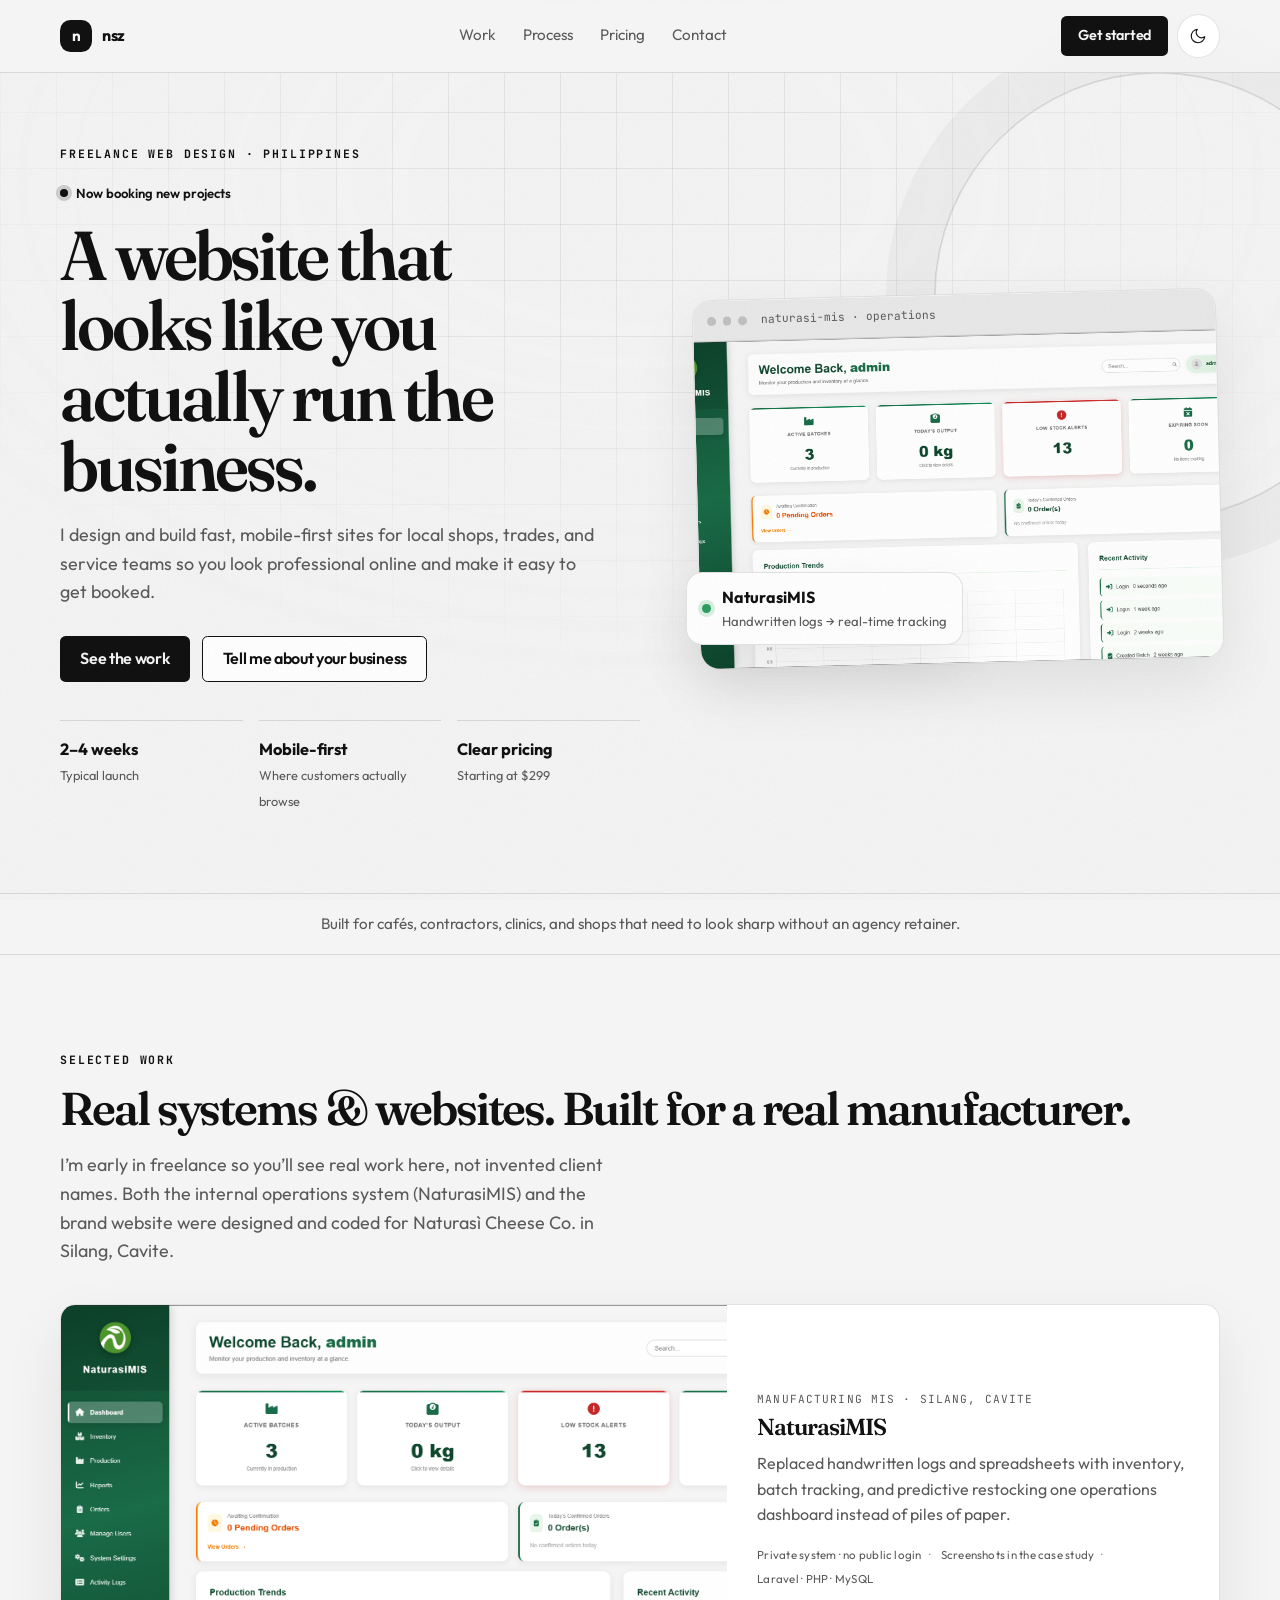
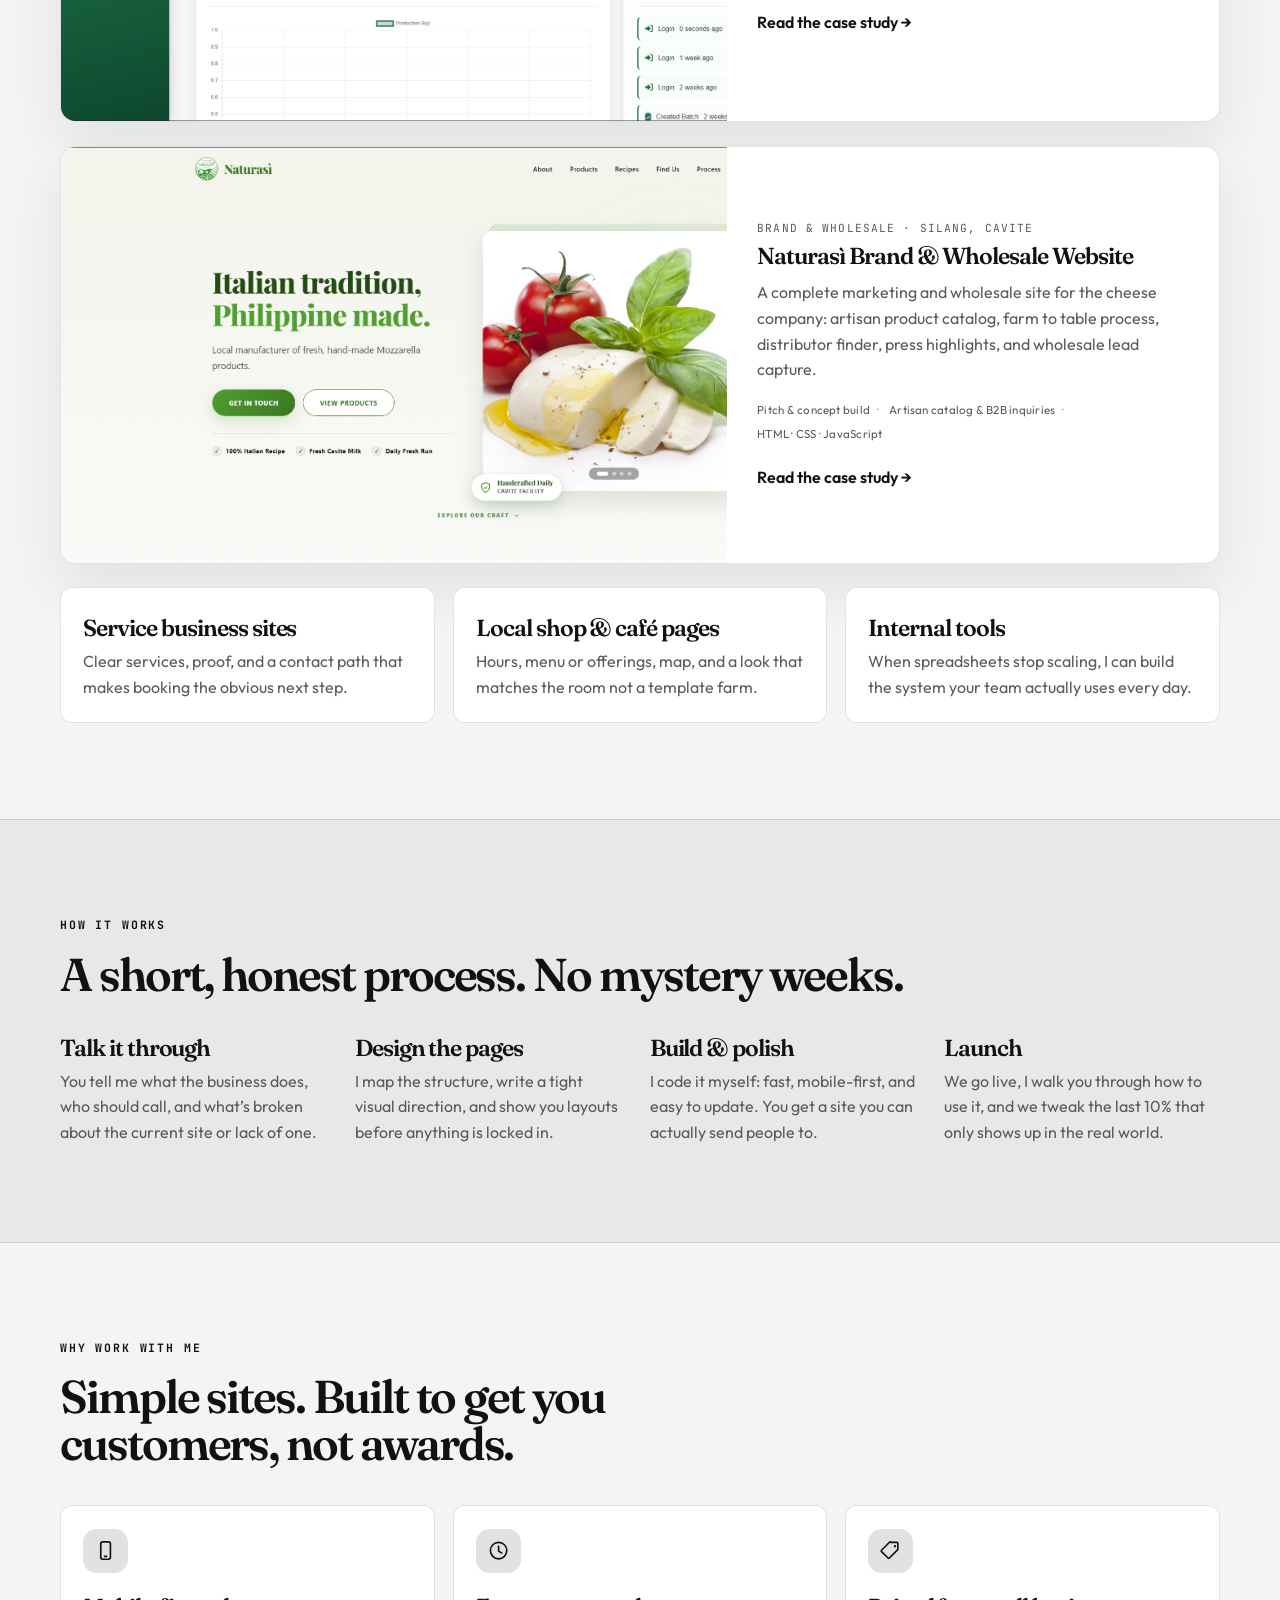
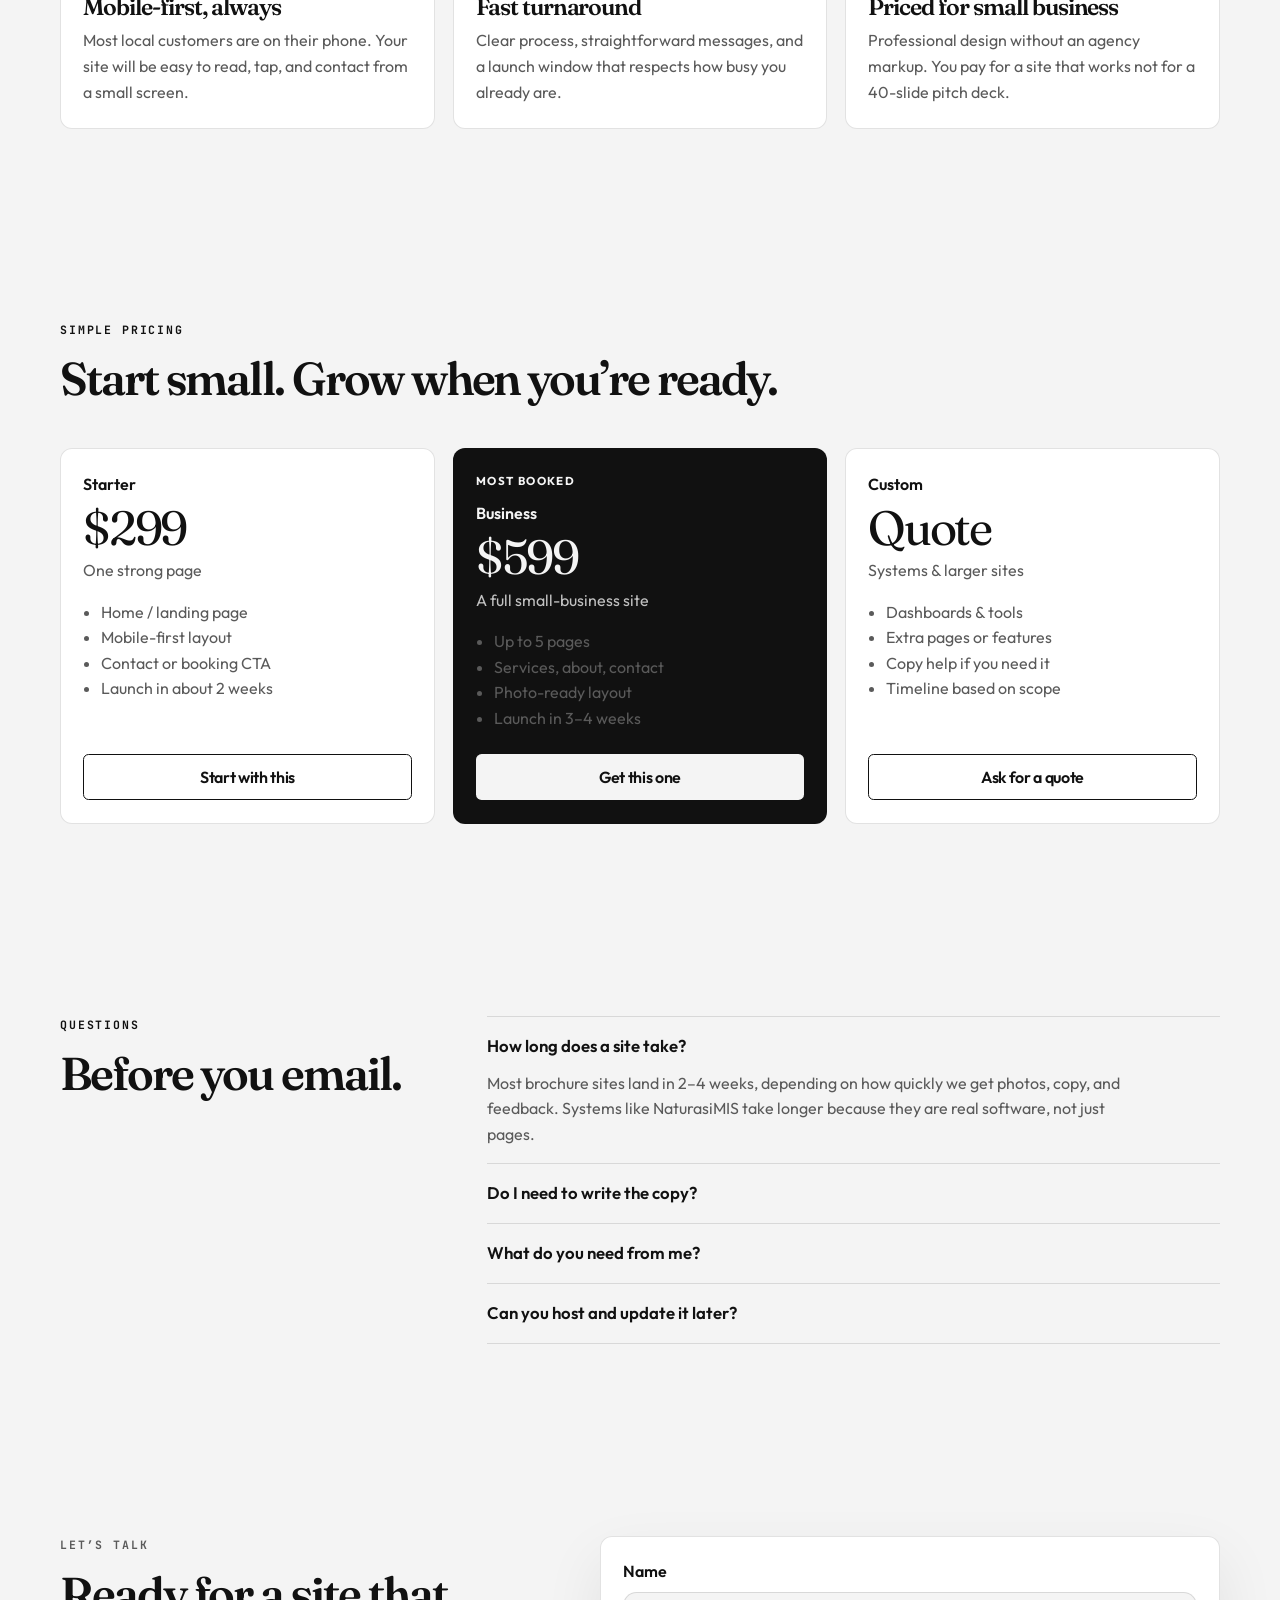
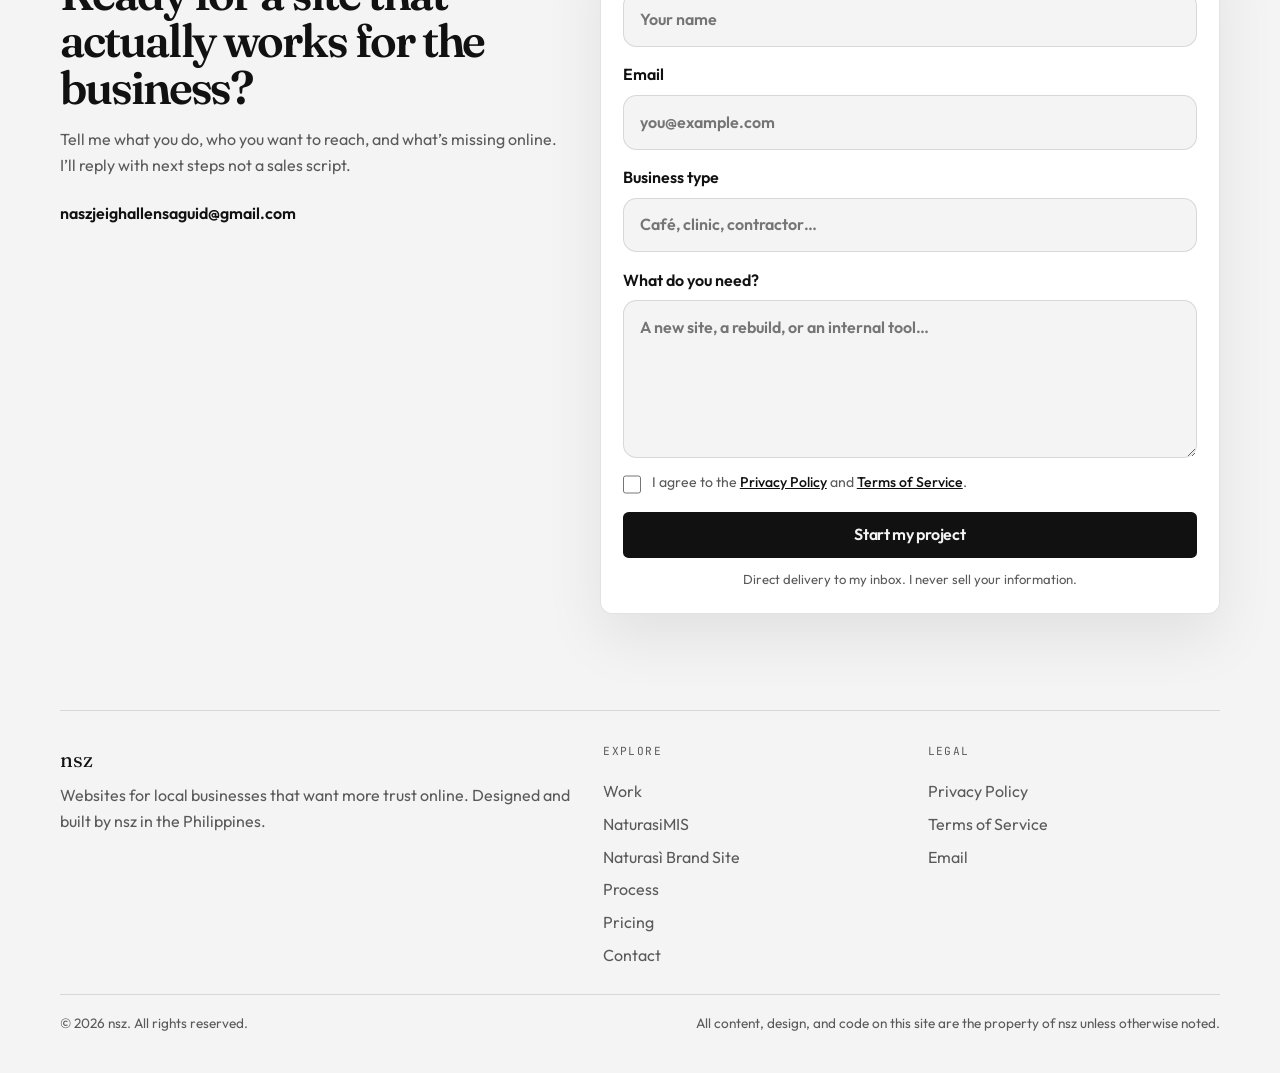
==== commit 53af2673: "W3btreeforms addition" ====
--- a/index.html
+++ b/index.html
@@ -189,7 +189,7 @@
             <article class="case-study reveal">
               <a class="case-study-link" href="naturasi-website.html">
                 <div class="case-media">
-                  <img src="assets/naturasi-brand.jpg" alt="Naturasì brand and wholesale website screenshot" />
+                  <img src="assets/naturasi-brand.png" alt="Naturasì brand and wholesale website screenshot" />
                 </div>
                 <div class="case-body">
                   <p class="project-row-label">Brand &amp; Wholesale · Silang, Cavite</p>
@@ -371,6 +371,8 @@
             </div>
 
             <form id="contactForm" class="contact-form reveal">
+              <input type="hidden" name="access_key" id="formAccessKey" value="ebcb9fa3-0863-4486-a19d-3262a46390e4" />
+              <div id="formStatus" class="form-status" role="alert"></div>
               <label>
                 <span>Name</span>
                 <input type="text" name="name" placeholder="Your name" required autocomplete="name" />
@@ -391,8 +393,8 @@
                 <input type="checkbox" name="consent" required />
                 <span>I agree to the <a href="privacy.html">Privacy Policy</a> and <a href="terms.html">Terms of Service</a>.</span>
               </label>
-              <button type="submit" class="button button-primary button-full">Start my project</button>
-              <p class="form-note">Opens your email app with the details filled in. I never sell your information.</p>
+              <button type="submit" id="submitBtn" class="button button-primary button-full">Start my project</button>
+              <p class="form-note">Direct delivery to my inbox. I never sell your information.</p>
             </form>
           </div>
         </section>
--- a/styles.css
+++ b/styles.css
@@ -911,6 +911,29 @@
   text-align: center;
 }
 
+.form-status {
+  display: none;
+  padding: 0.85rem 1rem;
+  border-radius: 0.75rem;
+  margin-bottom: 1rem;
+  font-size: 0.9rem;
+  line-height: 1.4;
+}
+
+.form-status.success {
+  display: block;
+  background: color-mix(in srgb, #2f9e62 14%, var(--panel));
+  border: 1px solid color-mix(in srgb, #2f9e62 40%, transparent);
+  color: #2f9e62;
+}
+
+.form-status.error {
+  display: block;
+  background: color-mix(in srgb, #e03131 14%, var(--panel));
+  border: 1px solid color-mix(in srgb, #e03131 40%, transparent);
+  color: #e03131;
+}
+
 .site-footer {
   padding: 0 0 2.4rem;
 }
@@ -1425,6 +1448,10 @@
   gap: 1.1rem;
 }
 
+.case-gallery figure:last-child:nth-child(odd) {
+  grid-column: 1 / -1;
+}
+
 .case-outcome-grid {
   display: grid;
   grid-template-columns: repeat(3, minmax(0, 1fr));
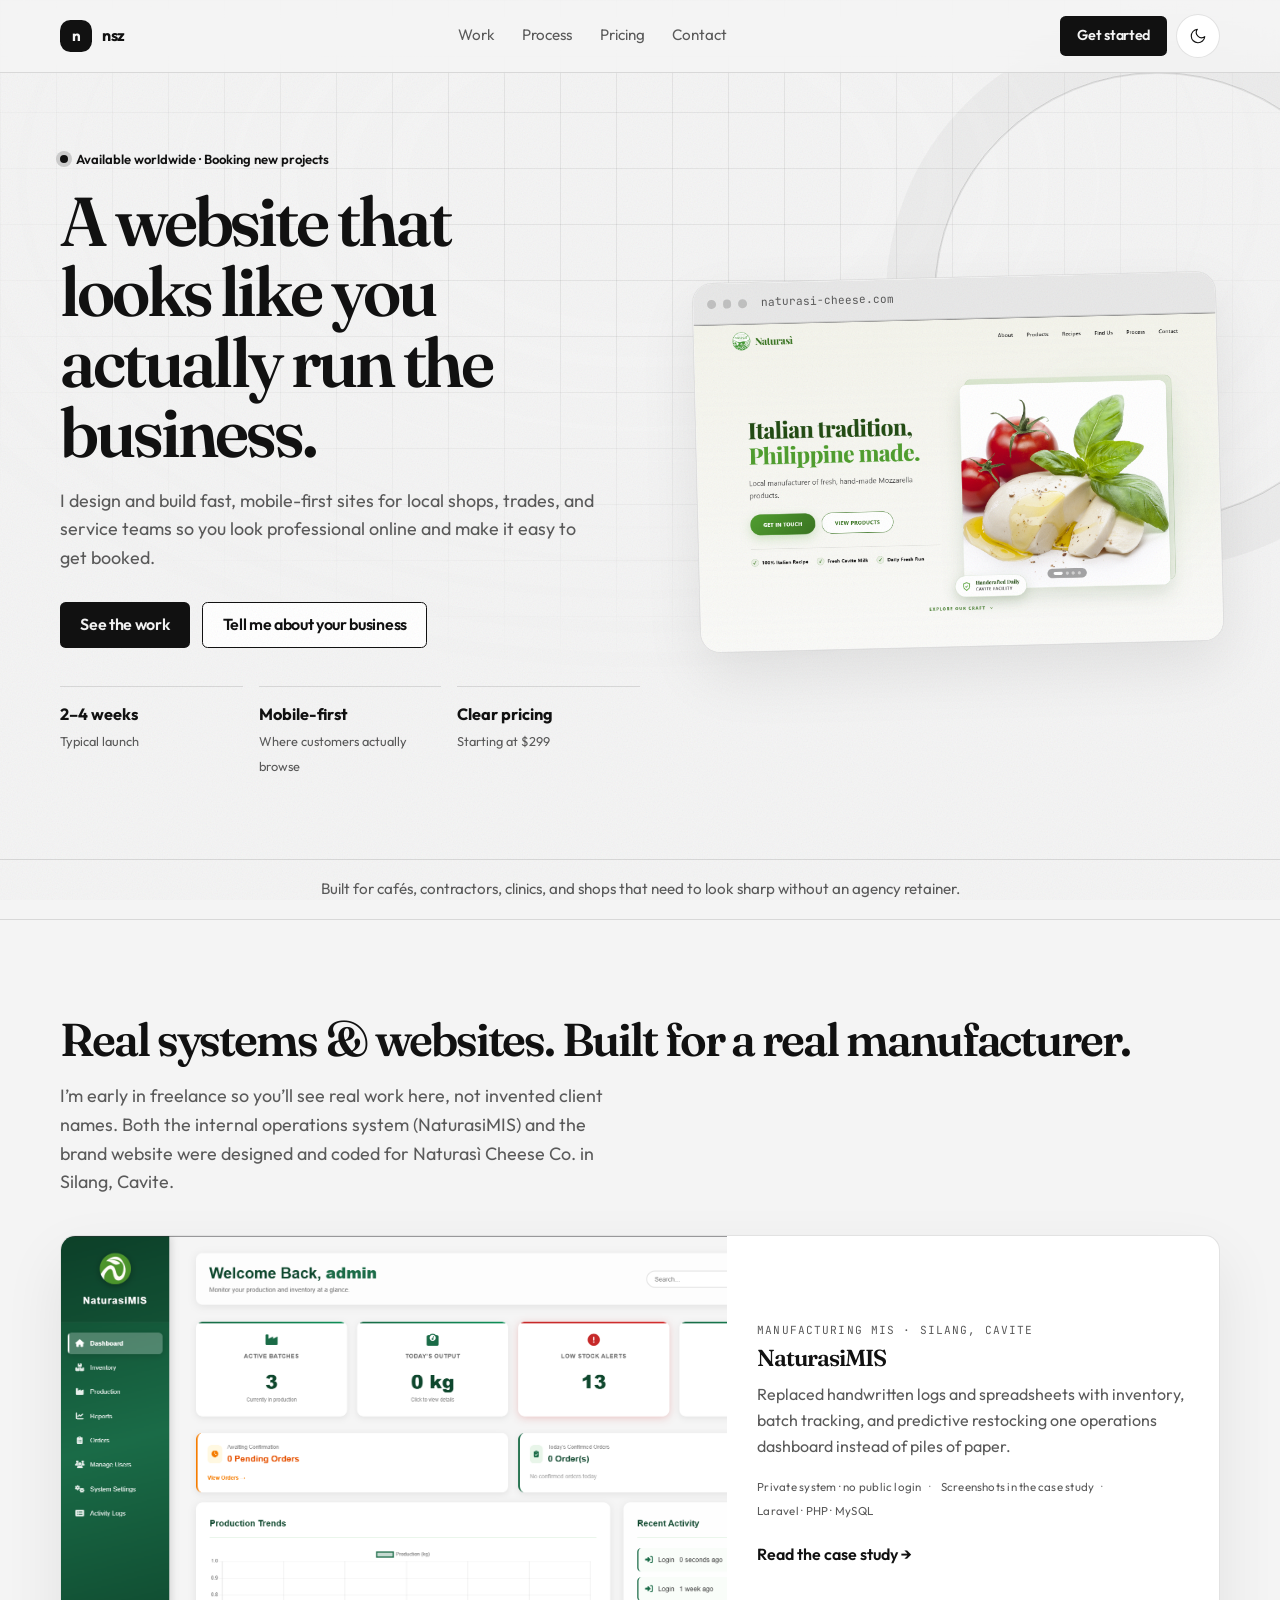
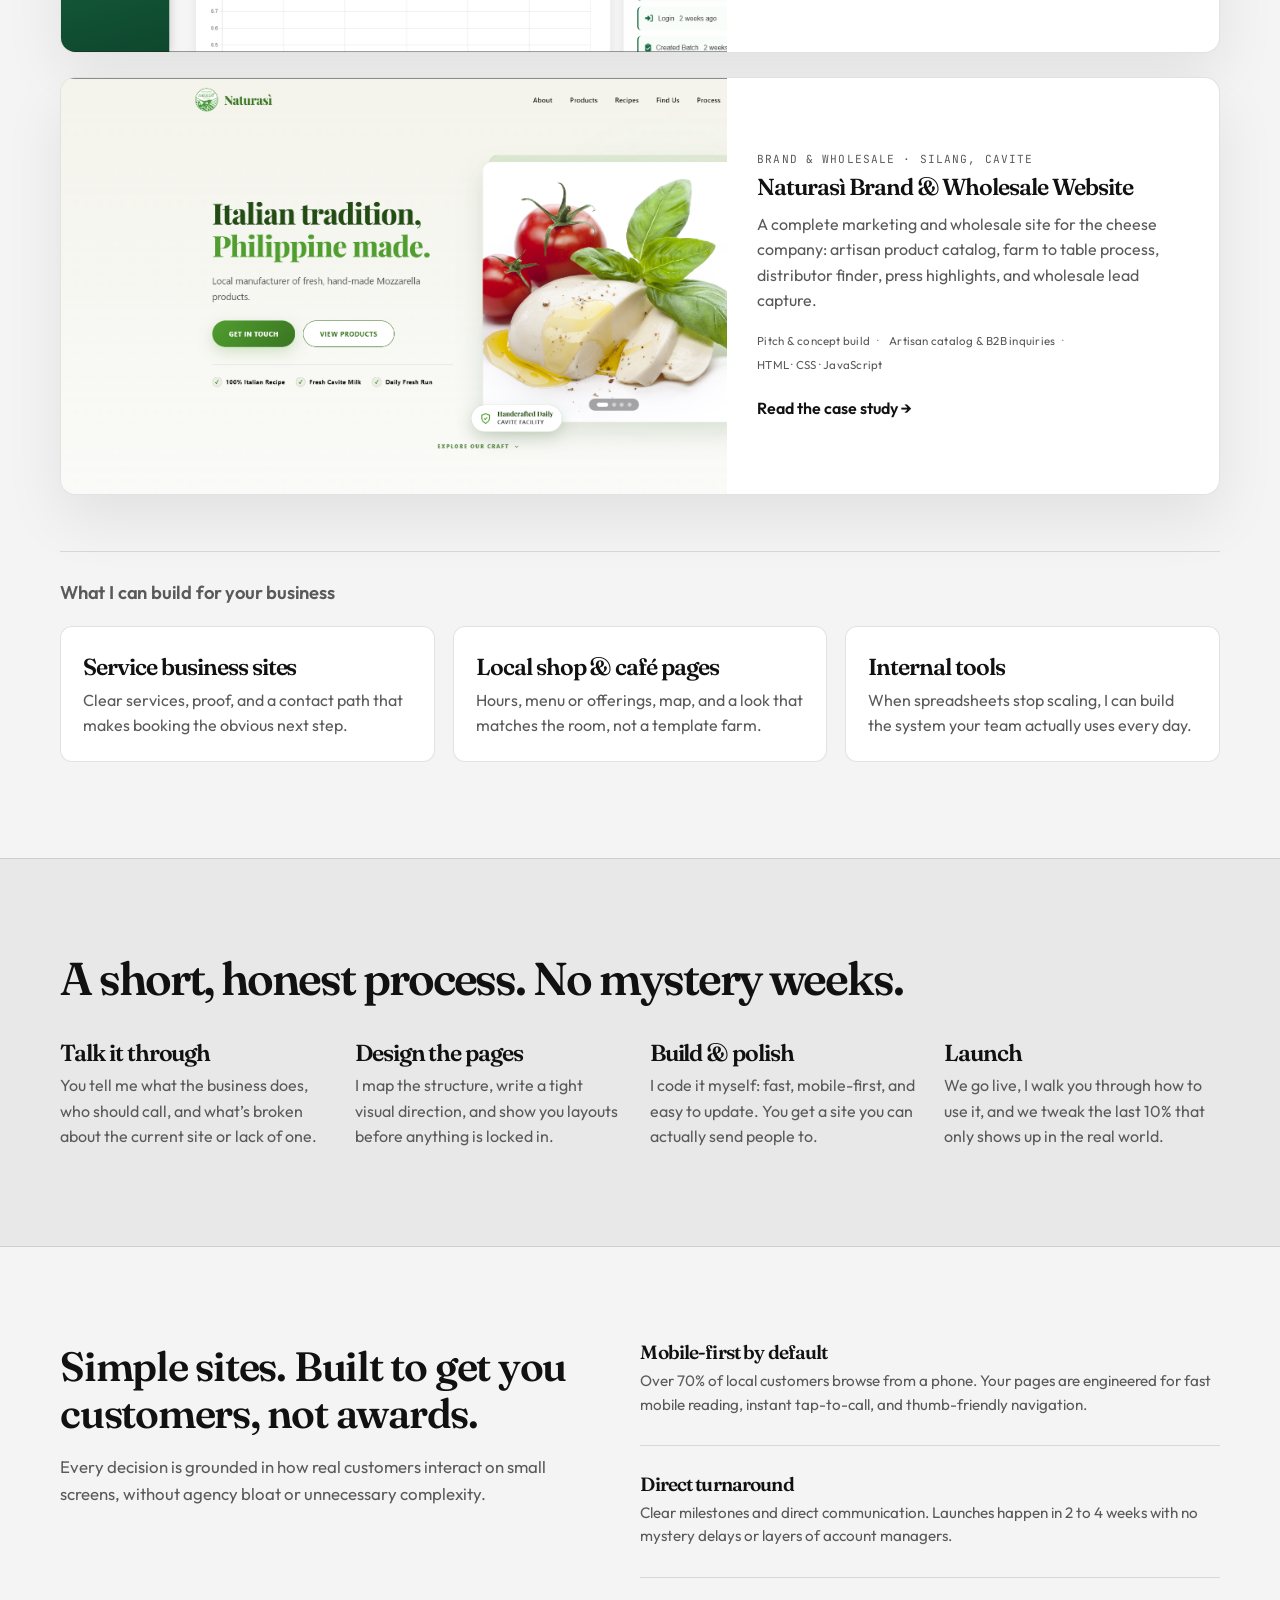
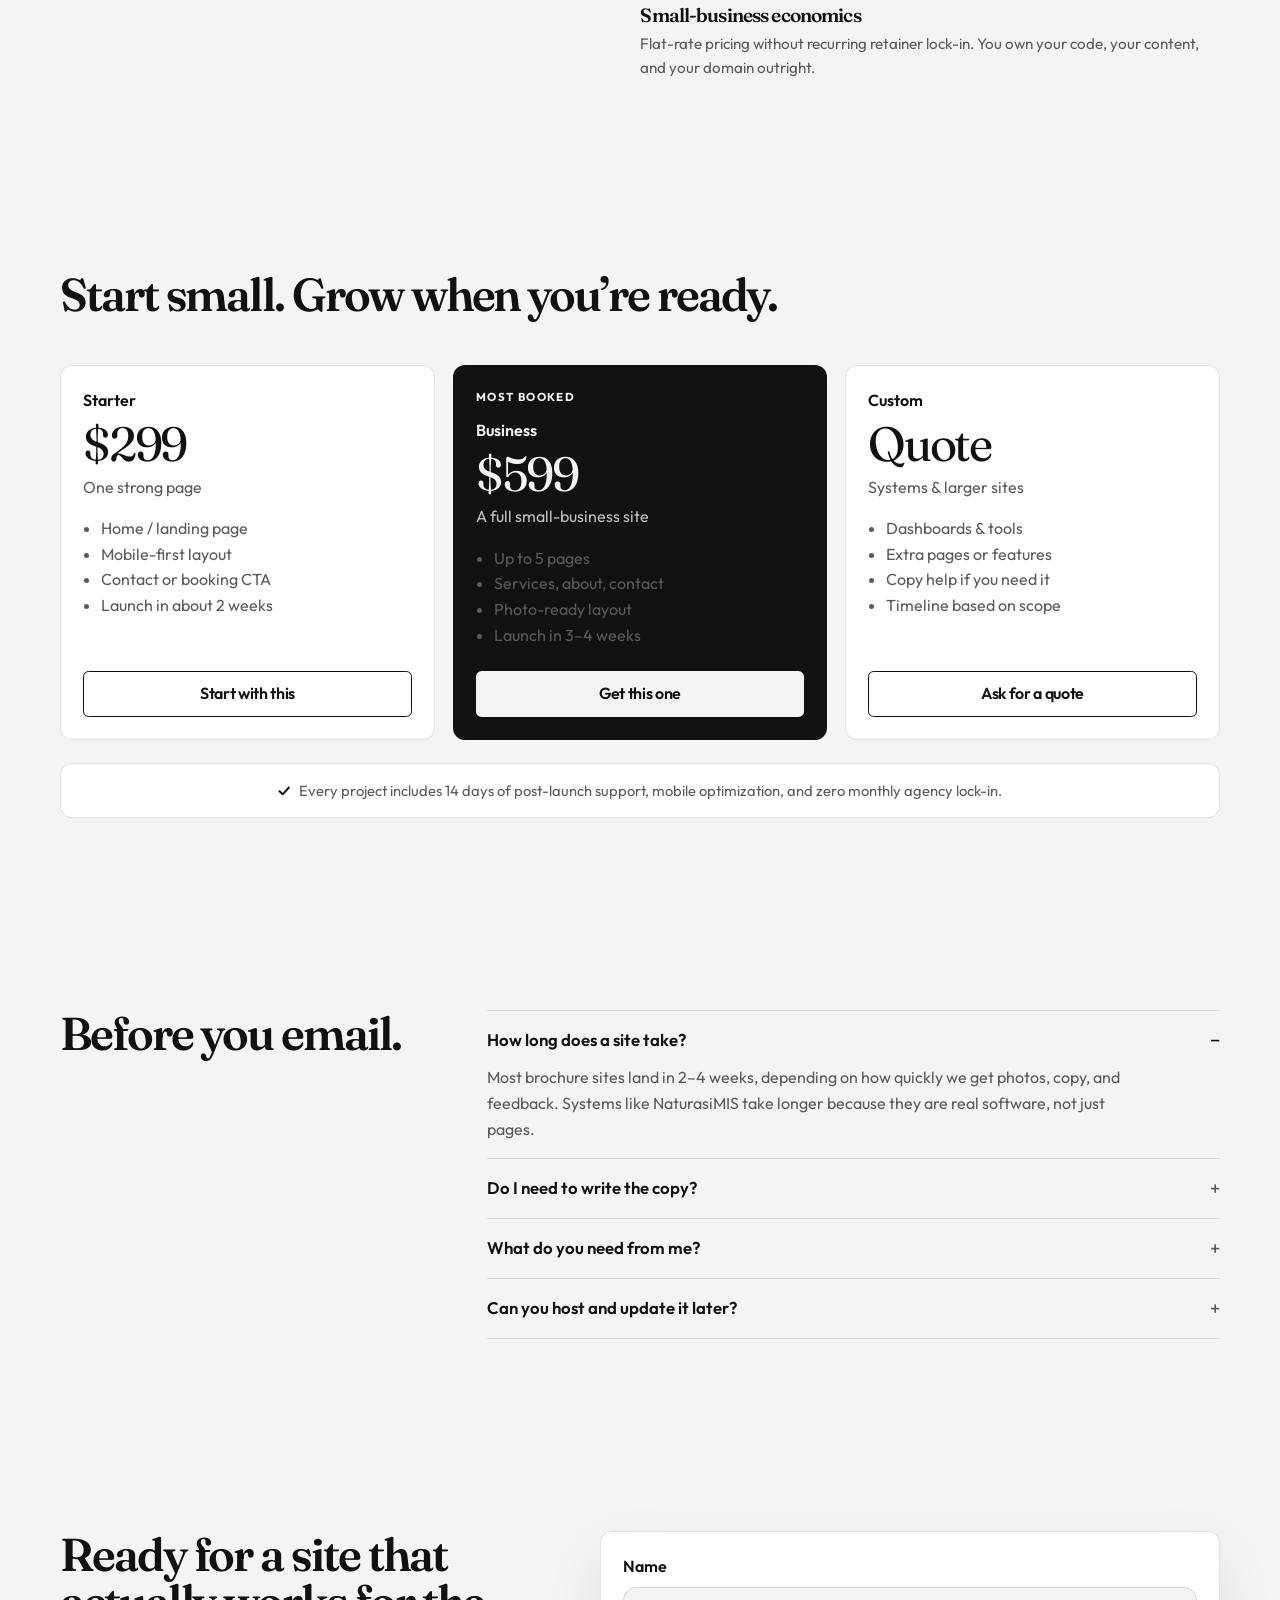
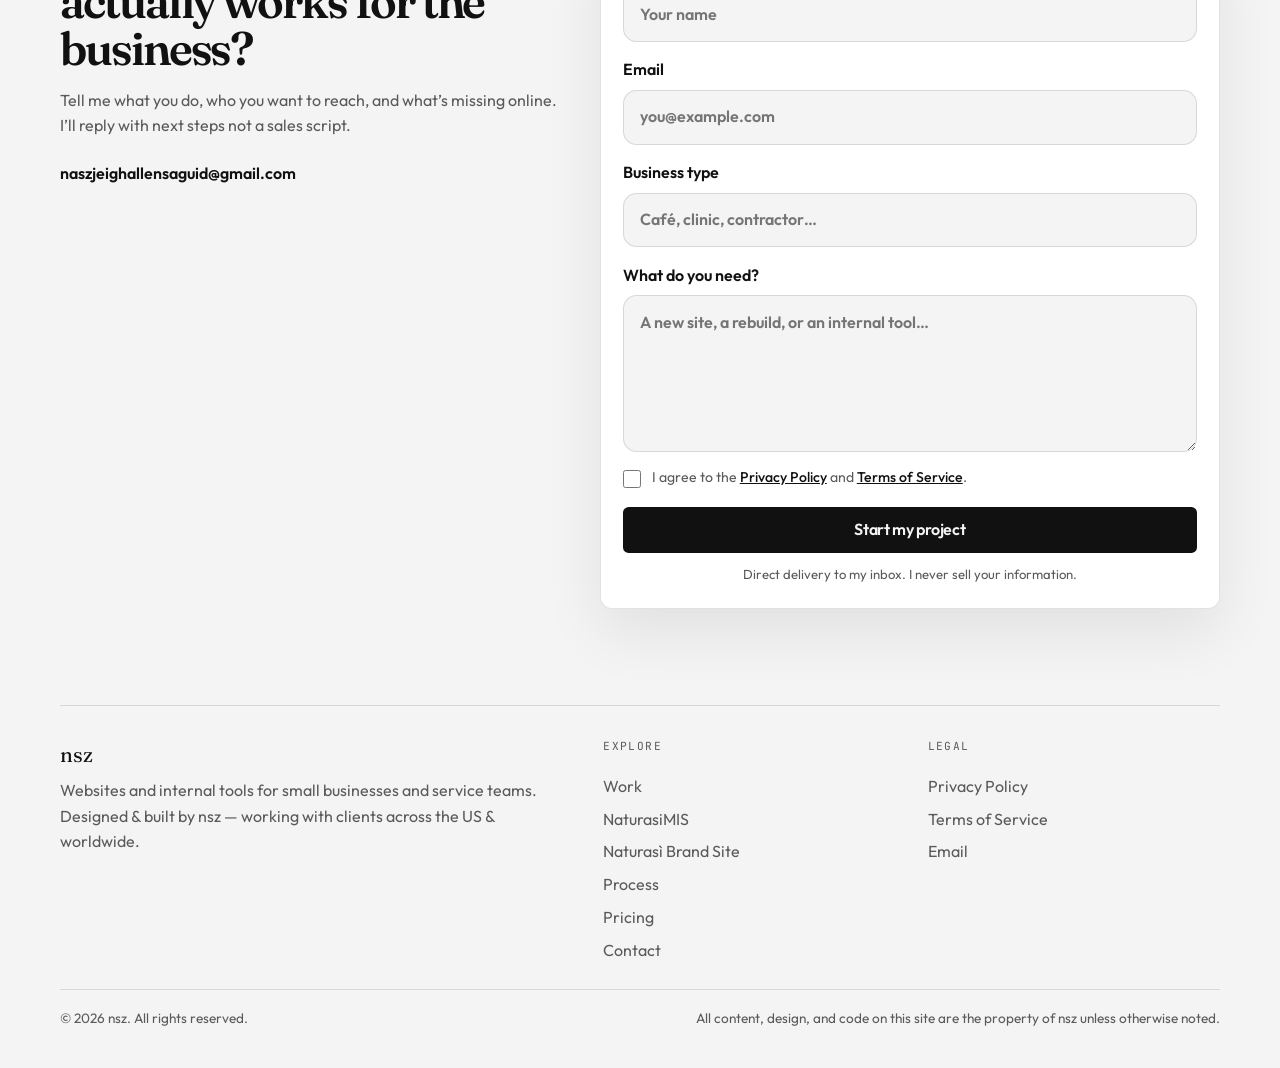
==== commit 9bfb4320: "Design revisions" ====
--- a/index.html
+++ b/index.html
@@ -18,15 +18,15 @@
       property="og:description"
       content="Freelance web design for shops, trades, and service teams. Fast, mobile-first sites that make it easy to get booked."
     />
-    <meta property="og:image" content="assets/Dashboard.png" />
-    <meta property="og:locale" content="en_PH" />
+    <meta property="og:image" content="assets/naturasi-brand.png" />
+    <meta property="og:locale" content="en_US" />
     <meta name="twitter:card" content="summary_large_image" />
     <meta name="twitter:title" content="nsz — Websites for local businesses" />
     <meta
       name="twitter:description"
       content="Freelance web design for shops, trades, and service teams."
     />
-    <meta name="twitter:image" content="assets/Dashboard.png" />
+    <meta name="twitter:image" content="assets/naturasi-brand.png" />
     <link rel="preconnect" href="https://fonts.googleapis.com" />
     <link rel="preconnect" href="https://fonts.gstatic.com" crossorigin />
     <link
@@ -41,9 +41,9 @@
         "@context": "https://schema.org",
         "@type": "ProfessionalService",
         "name": "nsz",
-        "description": "Freelance web design for local businesses in the Philippines.",
+        "description": "Freelance web design and custom development for small businesses and service teams.",
         "email": "naszjeighallensaguid@gmail.com",
-        "areaServed": "PH",
+        "areaServed": ["US", "Worldwide"],
         "priceRange": "$299+",
         "url": "./"
       }
@@ -106,8 +106,7 @@
         <section class="hero">
           <div class="container hero-grid">
             <div class="hero-copy reveal in-view">
-              <p class="eyebrow">Freelance web design · Philippines</p>
-              <p class="availability"><span></span> Now booking new projects</p>
+              <p class="availability"><span></span> Available worldwide · Booking new projects</p>
               <h1>A website that looks like you actually run the business.</h1>
               <p class="lead">
                 I design and build fast, mobile-first sites for local shops, trades, and service teams
@@ -129,20 +128,13 @@
               <figure class="device-frame">
                 <div class="device-chrome">
                   <span></span><span></span><span></span>
-                  <p>naturasi-mis · operations</p>
+                  <p>naturasi-cheese.com</p>
                 </div>
                 <img
-                  src="assets/Dashboard.png"
-                  alt="NaturasiMIS inventory dashboard showing stock levels and reporting"
+                  src="assets/naturasi-brand.png"
+                  alt="Naturasì Cheese Co. artisan website showcase"
                 />
               </figure>
-              <div class="hero-float-card">
-                <span class="status-dot"></span>
-                <div>
-                  <strong>NaturasiMIS</strong>
-                  <p>Handwritten logs → real-time tracking</p>
-                </div>
-              </div>
             </div>
           </div>
         </section>
@@ -156,7 +148,6 @@
         <section id="work" class="section-space work">
           <div class="container">
             <div class="section-heading reveal">
-              <p class="eyebrow">Selected work</p>
               <h2>Real systems &amp; websites. Built for a real manufacturer.</h2>
               <p class="section-lede">
                 I’m early in freelance so you’ll see real work here, not invented client names.
@@ -208,6 +199,10 @@
               </a>
             </article>
 
+            <div class="offer-header reveal">
+              <h3>What I can build for your business</h3>
+            </div>
+
             <div class="offer-grid">
               <article class="offer-card reveal">
                 <h3>Service business sites</h3>
@@ -215,7 +210,7 @@
               </article>
               <article class="offer-card reveal">
                 <h3>Local shop &amp; café pages</h3>
-                <p>Hours, menu or offerings, map, and a look that matches the room not a template farm.</p>
+                <p>Hours, menu or offerings, map, and a look that matches the room, not a template farm.</p>
               </article>
               <article class="offer-card reveal">
                 <h3>Internal tools</h3>
@@ -228,7 +223,6 @@
         <section id="process" class="section-space process">
           <div class="container">
             <div class="section-heading reveal">
-              <p class="eyebrow">How it works</p>
               <h2>A short, honest process. No mystery weeks.</h2>
             </div>
             <ol class="process-list">
@@ -254,32 +248,25 @@
 
         <section id="benefits" class="section-space benefits">
           <div class="container">
-            <div class="section-heading reveal narrow">
-              <p class="eyebrow">Why work with me</p>
-              <h2>Simple sites. Built to get you customers, not awards.</h2>
-            </div>
-            <div class="benefit-grid">
-              <article class="benefit-card reveal">
-                <div class="icon-wrap" aria-hidden="true">
-                  <svg viewBox="0 0 24 24"><rect x="7" y="3" width="10" height="18" rx="2" /><path d="M11 18h2" /></svg>
-                </div>
-                <h3>Mobile-first, always</h3>
-                <p>Most local customers are on their phone. Your site will be easy to read, tap, and contact from a small screen.</p>
-              </article>
-              <article class="benefit-card reveal">
-                <div class="icon-wrap" aria-hidden="true">
-                  <svg viewBox="0 0 24 24"><circle cx="12" cy="12" r="8.5" /><path d="M12 7.5v5l3.2 2" /></svg>
-                </div>
-                <h3>Fast turnaround</h3>
-                <p>Clear process, straightforward messages, and a launch window that respects how busy you already are.</p>
-              </article>
-              <article class="benefit-card reveal">
-                <div class="icon-wrap" aria-hidden="true">
-                  <svg viewBox="0 0 24 24"><path d="M12.5 3.5h6a1 1 0 0 1 1 1v6a1 1 0 0 1-.3.7l-8.5 8.5a1 1 0 0 1-1.4 0l-6.7-6.7a1 1 0 0 1 0-1.4l8.5-8.5a1 1 0 0 1 .7-.3z" /><circle cx="16.5" cy="7.5" r="1.2" fill="currentColor" stroke="none" /></svg>
-                </div>
-                <h3>Priced for small business</h3>
-                <p>Professional design without an agency markup. You pay for a site that works not for a 40-slide pitch deck.</p>
-              </article>
+            <div class="benefits-editorial reveal">
+              <div class="benefits-lead">
+                <h2>Simple sites. Built to get you customers, not awards.</h2>
+                <p>Every decision is grounded in how real customers interact on small screens, without agency bloat or unnecessary complexity.</p>
+              </div>
+              <div class="benefits-pillars">
+                <div class="pillar-item">
+                  <h3>Mobile-first by default</h3>
+                  <p>Over 70% of local customers browse from a phone. Your pages are engineered for fast mobile reading, instant tap-to-call, and thumb-friendly navigation.</p>
+                </div>
+                <div class="pillar-item">
+                  <h3>Direct turnaround</h3>
+                  <p>Clear milestones and direct communication. Launches happen in 2 to 4 weeks with no mystery delays or layers of account managers.</p>
+                </div>
+                <div class="pillar-item">
+                  <h3>Small-business economics</h3>
+                  <p>Flat-rate pricing without recurring retainer lock-in. You own your code, your content, and your domain outright.</p>
+                </div>
+              </div>
             </div>
           </div>
         </section>
@@ -287,7 +274,6 @@
         <section id="pricing" class="section-space pricing">
           <div class="container">
             <div class="section-heading reveal">
-              <p class="eyebrow">Simple pricing</p>
               <h2>Start small. Grow when you’re ready.</h2>
             </div>
             <div class="price-grid">
@@ -329,13 +315,15 @@
                 <a class="button button-secondary button-full" href="#contact">Ask for a quote</a>
               </article>
             </div>
+            <div class="pricing-guarantee reveal">
+              <p><span>✓</span> Every project includes 14 days of post-launch support, mobile optimization, and zero monthly agency lock-in.</p>
+            </div>
           </div>
         </section>
 
         <section id="faq" class="section-space faq">
           <div class="container faq-wrap">
             <div class="section-heading reveal">
-              <p class="eyebrow">Questions</p>
               <h2>Before you email.</h2>
             </div>
             <div class="faq-list">
@@ -362,7 +350,6 @@
         <section id="contact" class="section-space contact">
           <div class="container contact-wrap">
             <div class="contact-copy reveal">
-              <p class="eyebrow">Let’s talk</p>
               <h2>Ready for a site that actually works for the business?</h2>
               <p>Tell me what you do, who you want to reach, and what’s missing online. I’ll reply with next steps not a sales script.</p>
               <div class="contact-details">
@@ -405,7 +392,7 @@
           <div class="footer-grid">
             <div>
               <p class="footer-brand">nsz</p>
-              <p>Websites for local businesses that want more trust online. Designed and built by nsz in the Philippines.</p>
+              <p>Websites and internal tools for small businesses and service teams. Designed &amp; built by nsz — working with clients across the US &amp; worldwide.</p>
             </div>
             <nav class="footer-col" aria-label="Explore">
               <p class="footer-label">Explore</p>
--- a/styles.css
+++ b/styles.css
@@ -311,8 +311,10 @@
 }
 
 .theme-toggle {
-  width: 2.7rem;
-  height: 2.7rem;
+  width: 2.75rem;
+  height: 2.75rem;
+  min-width: 44px;
+  min-height: 44px;
   padding: 0;
   border-radius: 999px;
   display: inline-grid;
@@ -320,7 +322,12 @@
   border: 1px solid var(--line);
   background: var(--panel);
   color: var(--text);
-  box-shadow: none;
+  cursor: pointer;
+  transition: transform 220ms ease;
+}
+
+.theme-toggle:hover {
+  transform: rotate(15deg);
 }
 
 #themeToggle .icon-sun {
@@ -489,35 +496,7 @@
   aspect-ratio: 16 / 10;
   object-fit: cover;
   object-position: top;
-}
-
-.hero-float-card {
-  position: absolute;
-  left: -0.6rem;
-  bottom: 1.2rem;
-  z-index: 2;
-  display: flex;
-  gap: 0.7rem;
-  align-items: center;
-  background: var(--panel);
-  border: 1px solid var(--line);
-  border-radius: 1rem;
-  padding: 0.75rem 0.95rem;
-  box-shadow: var(--shadow);
-}
-
-.hero-float-card p {
-  margin: 0;
-  color: var(--muted);
-  font-size: 0.82rem;
-}
-
-.status-dot {
-  width: 0.55rem;
-  height: 0.55rem;
-  border-radius: 50%;
-  background: #2f9e62;
-  box-shadow: 0 0 0 4px rgba(47, 158, 98, 0.18);
+  display: block;
 }
 
 .strip {
@@ -635,6 +614,22 @@
   margin-top: 1.4rem;
 }
 
+.offer-header {
+  margin-top: 3.5rem;
+  margin-bottom: 1.2rem;
+  padding-top: 2rem;
+  border-top: 1px solid var(--line);
+}
+
+.offer-header h3 {
+  font-family: "Outfit", sans-serif;
+  font-size: 1.15rem;
+  font-weight: 600;
+  color: var(--muted);
+  letter-spacing: -0.01em;
+  margin: 0;
+}
+
 .offer-grid,
 .benefit-grid {
   display: grid;
@@ -695,24 +690,62 @@
   margin: 0.55rem 0 0;
 }
 
-.icon-wrap {
-  display: inline-grid;
-  place-items: center;
-  width: 2.8rem;
-  height: 2.8rem;
-  border-radius: 0.85rem;
-  background: color-mix(in srgb, var(--accent) 12%, transparent);
+.benefits-editorial {
+  display: grid;
+  grid-template-columns: 0.95fr 1.05fr;
+  gap: 3.5rem;
+  align-items: start;
+}
+
+.benefits-lead h2 {
+  font-family: "Fraunces", Georgia, serif;
+  font-size: clamp(2rem, 3.2vw, 2.75rem);
+  line-height: 1.15;
+  letter-spacing: -0.03em;
   margin-bottom: 1rem;
 }
 
-.icon-wrap svg {
-  width: 1.45rem;
-  height: 1.45rem;
-  stroke: var(--accent);
-  fill: none;
-  stroke-width: 1.7;
-  stroke-linecap: round;
-  stroke-linejoin: round;
+.benefits-lead p {
+  color: var(--muted);
+  font-size: 1.05rem;
+  line-height: 1.6;
+  max-width: 32rem;
+}
+
+.benefits-pillars {
+  display: flex;
+  flex-direction: column;
+  gap: 1.8rem;
+}
+
+.pillar-item {
+  padding-bottom: 1.8rem;
+  border-bottom: 1px solid var(--line);
+}
+
+.pillar-item:last-child {
+  padding-bottom: 0;
+  border-bottom: none;
+}
+
+.pillar-item h3 {
+  font-size: 1.2rem;
+  margin-bottom: 0.4rem;
+  font-weight: 600;
+}
+
+.pillar-item p {
+  color: var(--muted);
+  font-size: 0.95rem;
+  line-height: 1.55;
+  margin: 0;
+}
+
+@media (max-width: 860px) {
+  .benefits-editorial {
+    grid-template-columns: 1fr;
+    gap: 2.2rem;
+  }
 }
 
 .price-card {
@@ -781,6 +814,27 @@
   color: var(--text);
 }
 
+.pricing-guarantee {
+  margin-top: 1.4rem;
+  padding: 0.95rem 1.25rem;
+  background: var(--panel);
+  border: 1px solid var(--line);
+  border-radius: var(--radius);
+  text-align: center;
+}
+
+.pricing-guarantee p {
+  margin: 0;
+  color: var(--muted);
+  font-size: 0.92rem;
+}
+
+.pricing-guarantee span {
+  color: var(--text);
+  font-weight: 700;
+  margin-right: 0.35rem;
+}
+
 .faq-wrap {
   display: grid;
   grid-template-columns: 0.7fr 1.3fr;
@@ -802,10 +856,27 @@
   font-weight: 600;
   font-size: 1.05rem;
   list-style: none;
+  display: flex;
+  justify-content: space-between;
+  align-items: center;
+  gap: 1rem;
 }
 
 .faq-list summary::-webkit-details-marker {
   display: none;
+}
+
+.faq-list summary::after {
+  content: "+";
+  font-size: 1.2rem;
+  font-weight: 400;
+  color: var(--muted);
+  line-height: 1;
+}
+
+.faq-list details[open] summary::after {
+  content: "−";
+  color: var(--text);
 }
 
 .faq-list p {
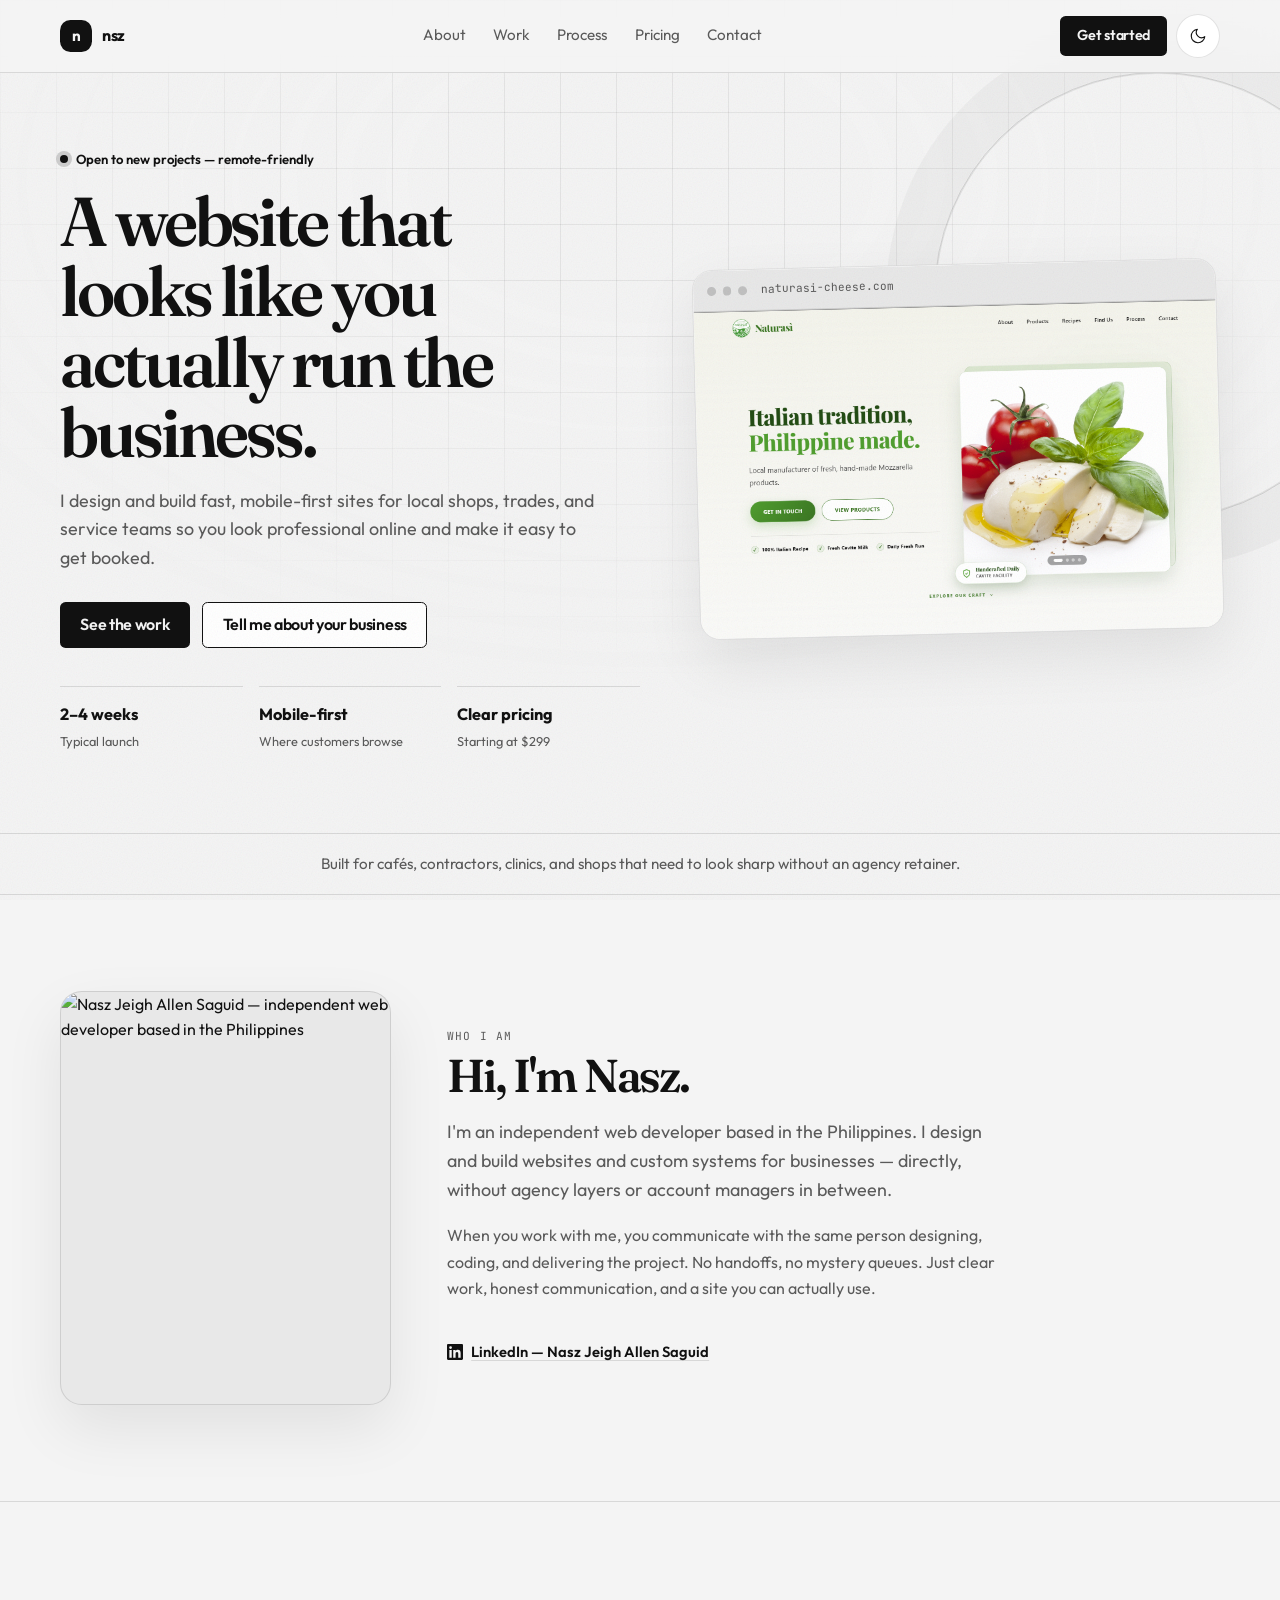
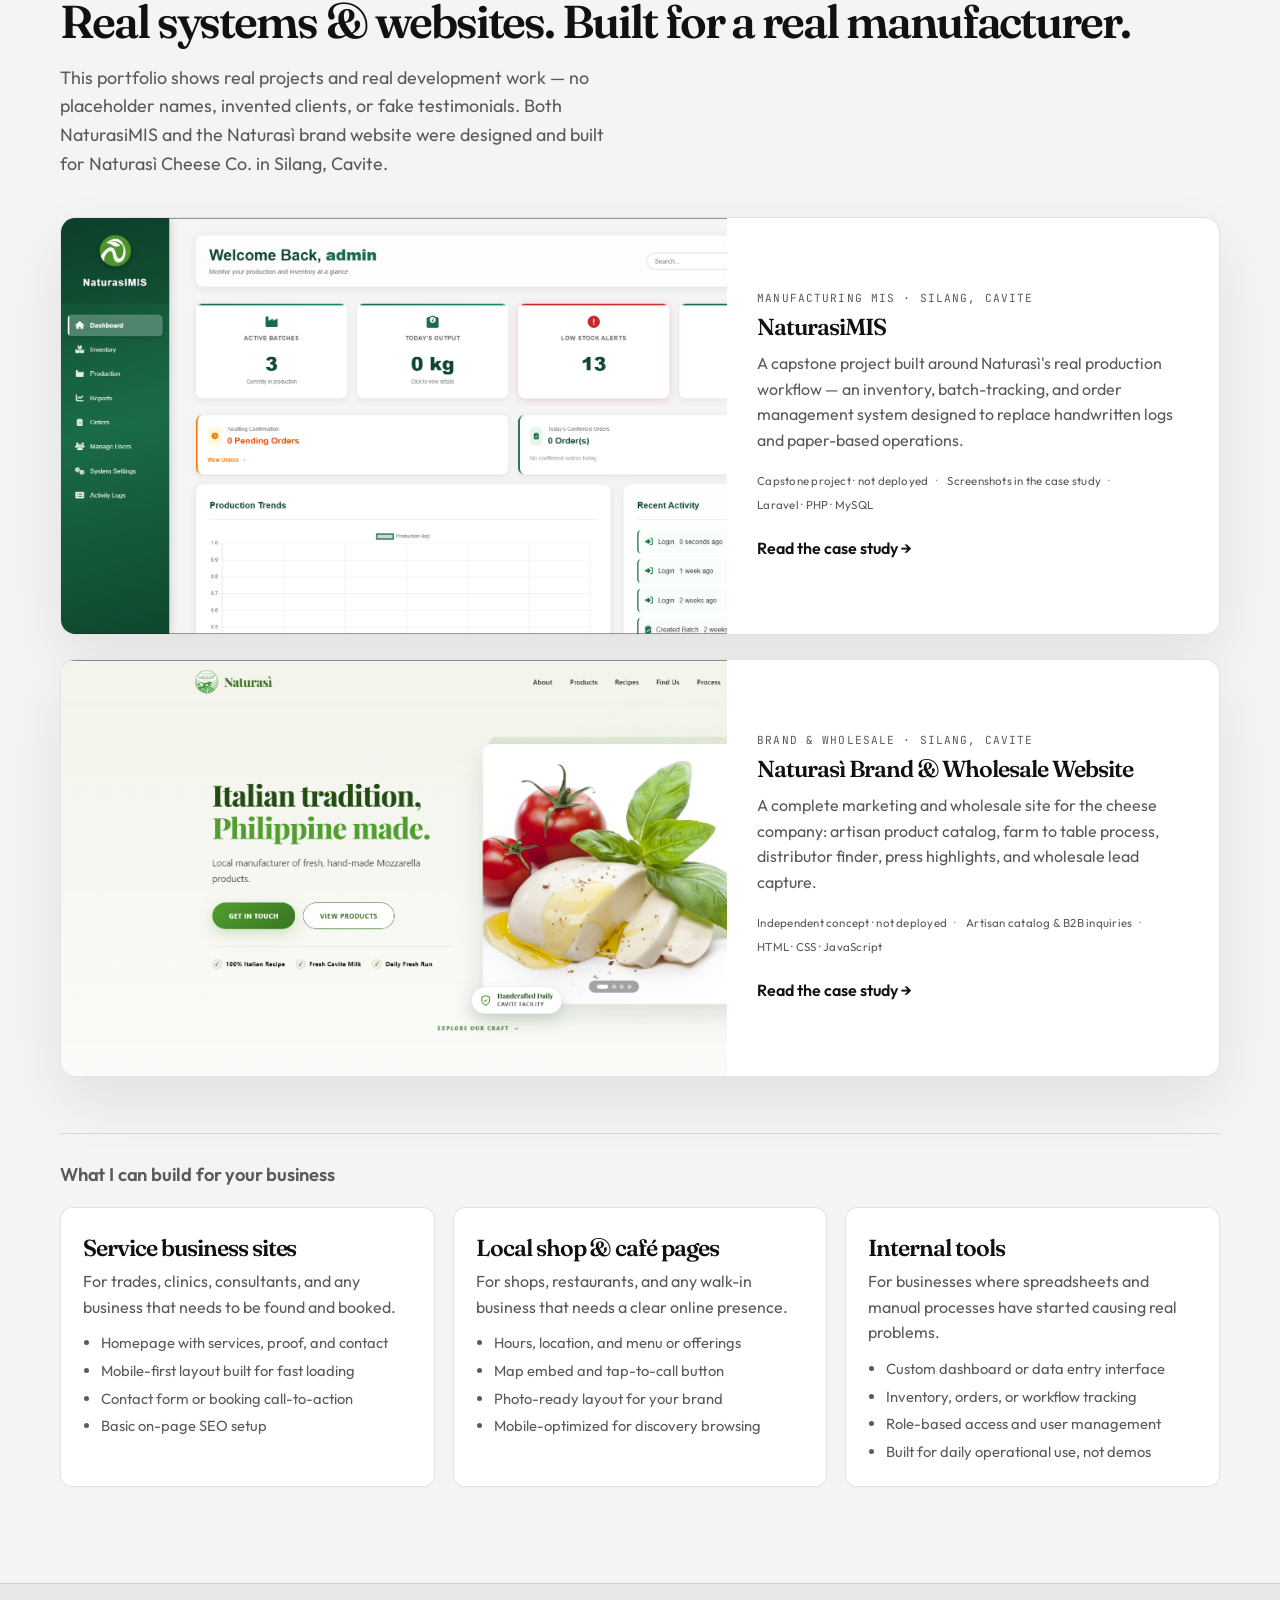
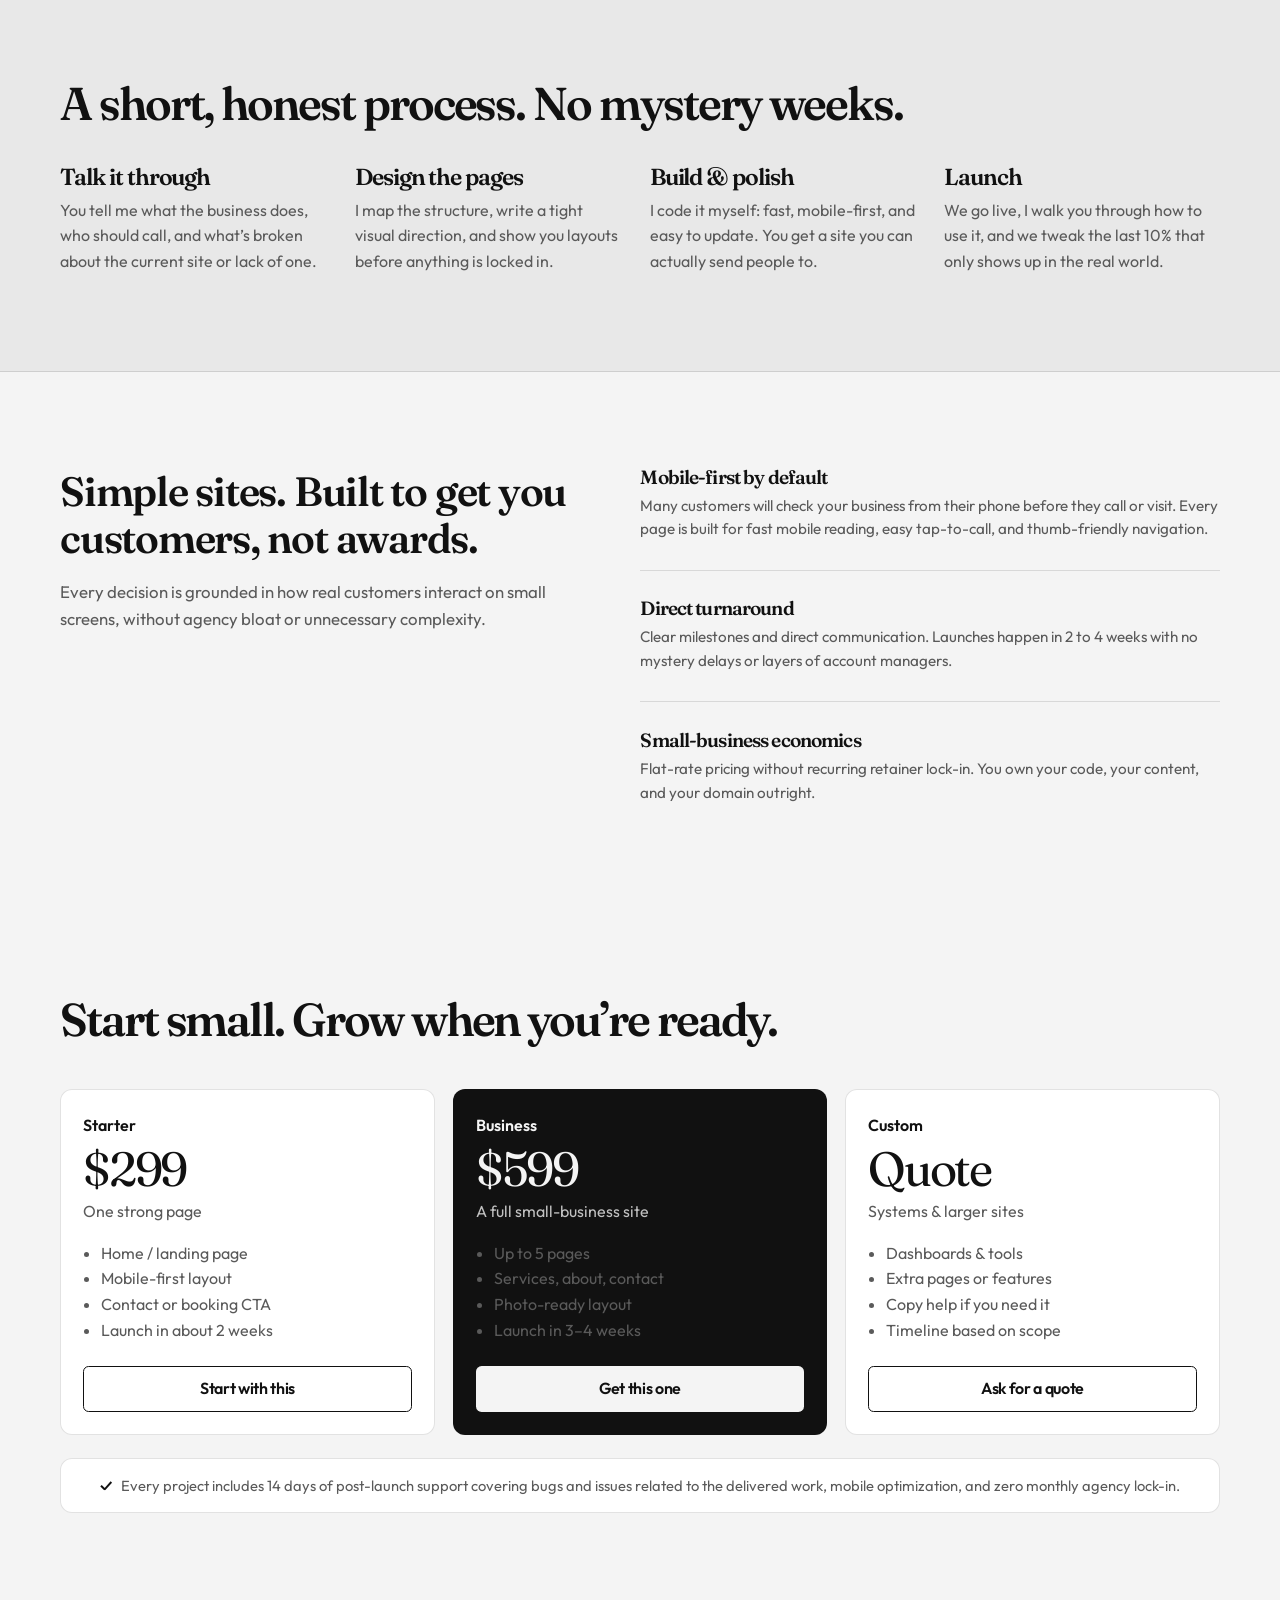
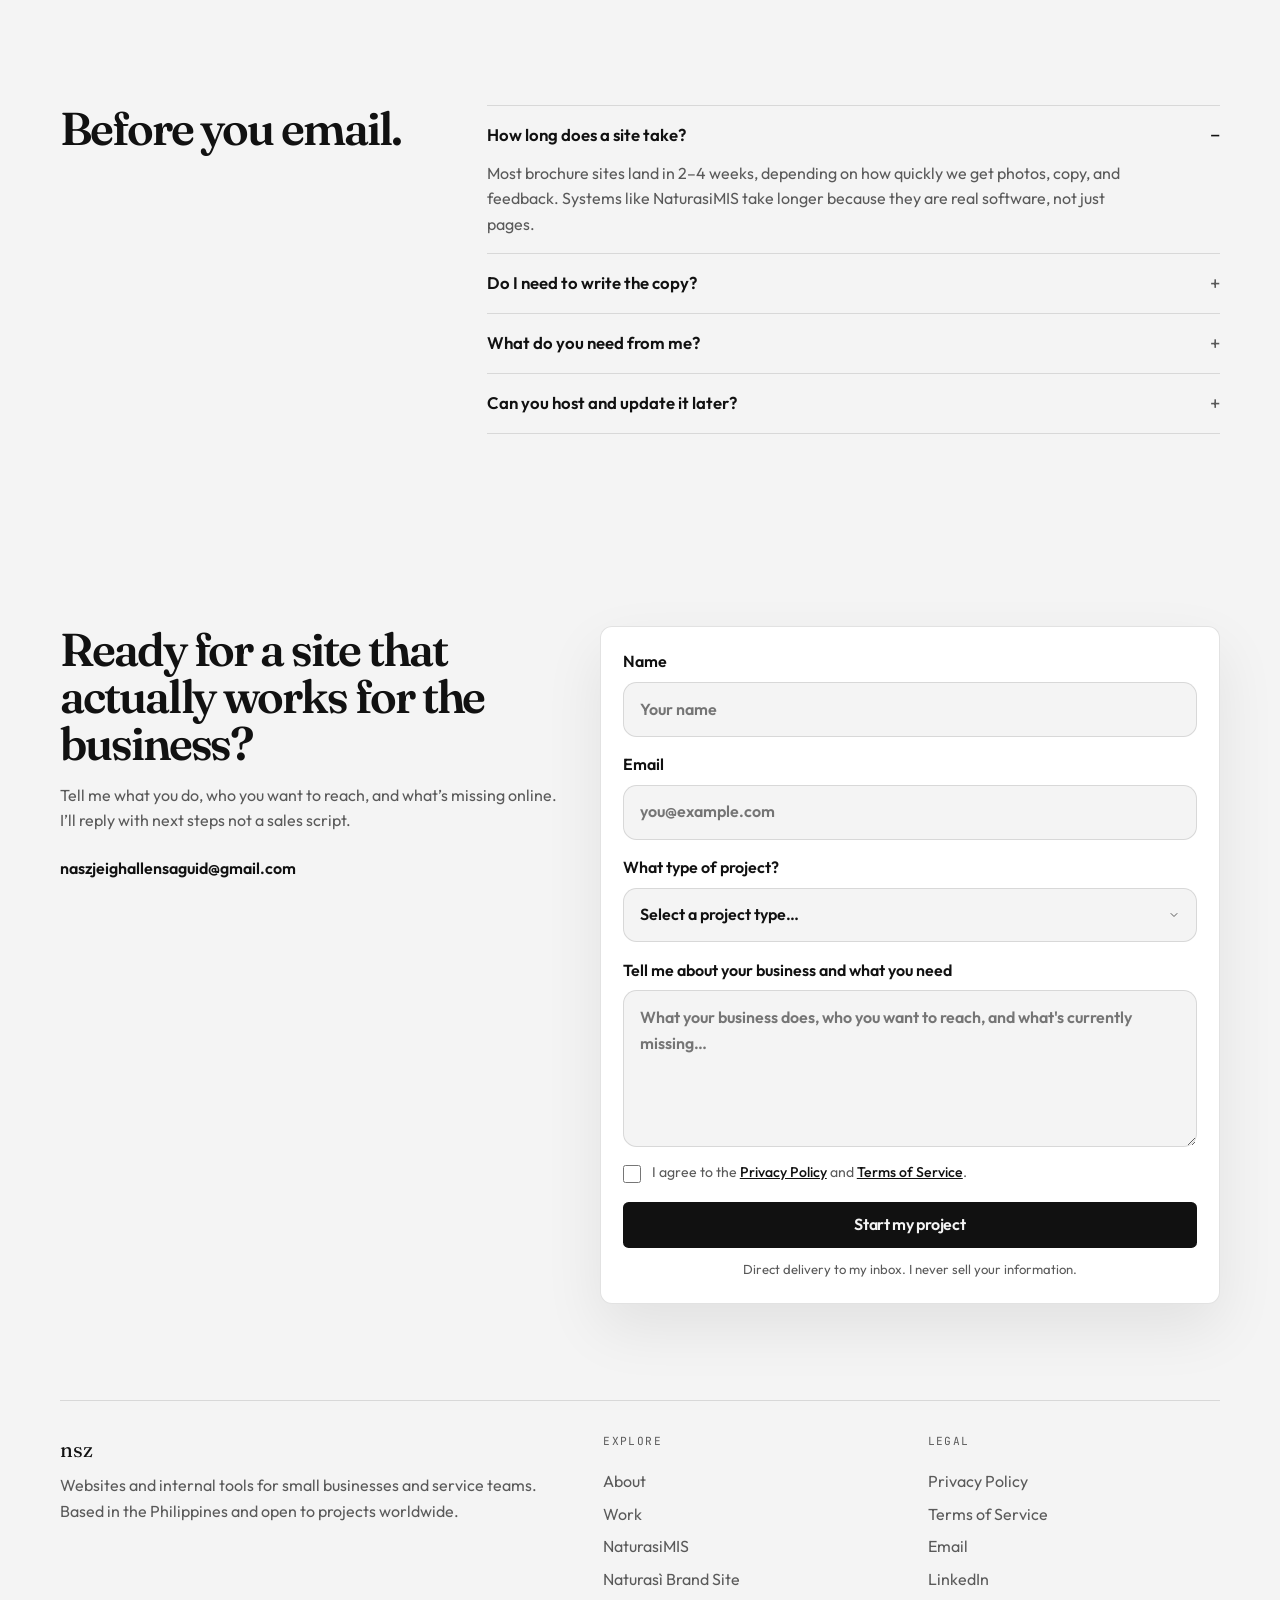
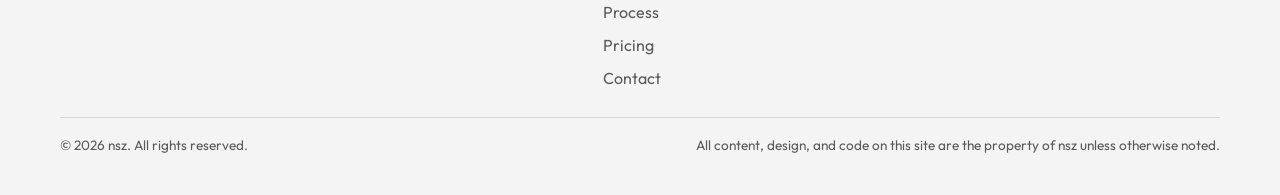
==== commit 7b4ac420: "Professional upgrade: About section, accuracy fixes, canonical URLs, dead code removed" ====
--- a/index.html
+++ b/index.html
@@ -19,6 +19,8 @@
       content="Freelance web design for shops, trades, and service teams. Fast, mobile-first sites that make it easy to get booked."
     />
     <meta property="og:image" content="assets/naturasi-brand.png" />
+    <meta property="og:url" content="https://nsz-web.netlify.app/" />
+    <link rel="canonical" href="https://nsz-web.netlify.app/" />
     <meta property="og:locale" content="en_US" />
     <meta name="twitter:card" content="summary_large_image" />
     <meta name="twitter:title" content="nsz — Websites for local businesses" />
@@ -62,6 +64,7 @@
           </a>
 
           <nav class="site-nav" id="siteNav" aria-label="Main navigation">
+            <a href="#about">About</a>
             <a href="#work">Work</a>
             <a href="#process">Process</a>
             <a href="#pricing">Pricing</a>
@@ -106,7 +109,7 @@
         <section class="hero">
           <div class="container hero-grid">
             <div class="hero-copy reveal in-view">
-              <p class="availability"><span></span> Available worldwide · Booking new projects</p>
+              <p class="availability"><span></span> Open to new projects &mdash; remote-friendly</p>
               <h1>A website that looks like you actually run the business.</h1>
               <p class="lead">
                 I design and build fast, mobile-first sites for local shops, trades, and service teams
@@ -118,7 +121,7 @@
               </div>
               <ul class="hero-metrics" aria-label="How projects typically run">
                 <li><strong>2–4 weeks</strong><span>Typical launch</span></li>
-                <li><strong>Mobile-first</strong><span>Where customers actually browse</span></li>
+                <li><strong>Mobile-first</strong><span>Where customers browse</span></li>
                 <li><strong>Clear pricing</strong><span>Starting at $299</span></li>
               </ul>
             </div>
@@ -145,13 +148,54 @@
           </div>
         </section>
 
+        <section id="about" class="section-space about">
+          <div class="container about-wrap">
+            <div class="about-photo-col">
+              <div class="about-photo-frame">
+                <img
+                  src="assets/Personal-Image.jpg"
+                  alt="Nasz Jeigh Allen Saguid — independent web developer based in the Philippines"
+                  class="about-photo"
+                />
+              </div>
+            </div>
+            <div class="about-copy reveal">
+              <p class="project-row-label">Who I am</p>
+              <h2>Hi, I'm Nasz.</h2>
+              <p class="lead">
+                I'm an independent web developer based in the Philippines. I design and build
+                websites and custom systems for businesses — directly, without agency layers
+                or account managers in between.
+              </p>
+              <p class="about-detail">
+                When you work with me, you communicate with the same person designing,
+                coding, and delivering the project. No handoffs, no mystery queues. Just
+                clear work, honest communication, and a site you can actually use.
+              </p>
+              <a
+                href="https://www.linkedin.com/in/nasz-jeigh-allen-saguid-150aa339a/"
+                target="_blank"
+                rel="noopener noreferrer"
+                class="about-linkedin"
+                aria-label="Nasz Jeigh Allen Saguid on LinkedIn (opens in new tab)"
+              >
+                <svg width="16" height="16" viewBox="0 0 24 24" fill="currentColor" aria-hidden="true" focusable="false">
+                  <path d="M20.447 20.452h-3.554v-5.569c0-1.328-.027-3.037-1.852-3.037-1.853 0-2.136 1.445-2.136 2.939v5.667H9.351V9h3.414v1.561h.046c.477-.9 1.637-1.85 3.37-1.85 3.601 0 4.267 2.37 4.267 5.455v6.286zM5.337 7.433a2.062 2.062 0 01-2.063-2.065 2.064 2.064 0 112.063 2.065zm1.782 13.019H3.555V9h3.564v11.452zM22.225 0H1.771C.792 0 0 .774 0 1.729v20.542C0 23.227.792 24 1.771 24h20.451C23.2 24 24 23.227 24 22.271V1.729C24 .774 23.2 0 22.222 0h.003z"/>
+                </svg>
+                LinkedIn &mdash; Nasz Jeigh Allen Saguid
+              </a>
+            </div>
+          </div>
+        </section>
+
         <section id="work" class="section-space work">
           <div class="container">
             <div class="section-heading reveal">
               <h2>Real systems &amp; websites. Built for a real manufacturer.</h2>
               <p class="section-lede">
-                I’m early in freelance so you’ll see real work here, not invented client names.
-                Both the internal operations system (NaturasiMIS) and the brand website were designed and coded for Naturasì Cheese Co. in Silang, Cavite.
+                This portfolio shows real projects and real development work — no placeholder names,
+                invented clients, or fake testimonials. Both NaturasiMIS and the Naturasì brand
+                website were designed and built for Naturasì Cheese Co. in Silang, Cavite.
               </p>
             </div>
 
@@ -164,11 +208,12 @@
                   <p class="project-row-label">Manufacturing MIS · Silang, Cavite</p>
                   <h3>NaturasiMIS</h3>
                   <p>
-                    Replaced handwritten logs and spreadsheets with inventory, batch tracking, and
-                    predictive restocking one operations dashboard instead of piles of paper.
+                    A capstone project built around Naturasì's real production workflow — an inventory,
+                    batch-tracking, and order management system designed to replace handwritten logs and
+                    paper-based operations.
                   </p>
                   <ul class="case-tags">
-                    <li>Private system · no public login</li>
+                    <li>Capstone project · not deployed</li>
                     <li>Screenshots in the case study</li>
                     <li>Laravel · PHP · MySQL</li>
                   </ul>
@@ -190,7 +235,7 @@
                     farm to table process, distributor finder, press highlights, and wholesale lead capture.
                   </p>
                   <ul class="case-tags">
-                    <li>Pitch &amp; concept build</li>
+                    <li>Independent concept &middot; not deployed</li>
                     <li>Artisan catalog &amp; B2B inquiries</li>
                     <li>HTML · CSS · JavaScript</li>
                   </ul>
@@ -206,15 +251,33 @@
             <div class="offer-grid">
               <article class="offer-card reveal">
                 <h3>Service business sites</h3>
-                <p>Clear services, proof, and a contact path that makes booking the obvious next step.</p>
+                <p>For trades, clinics, consultants, and any business that needs to be found and booked.</p>
+                <ul>
+                  <li>Homepage with services, proof, and contact</li>
+                  <li>Mobile-first layout built for fast loading</li>
+                  <li>Contact form or booking call-to-action</li>
+                  <li>Basic on-page SEO setup</li>
+                </ul>
               </article>
               <article class="offer-card reveal">
                 <h3>Local shop &amp; café pages</h3>
-                <p>Hours, menu or offerings, map, and a look that matches the room, not a template farm.</p>
+                <p>For shops, restaurants, and any walk-in business that needs a clear online presence.</p>
+                <ul>
+                  <li>Hours, location, and menu or offerings</li>
+                  <li>Map embed and tap-to-call button</li>
+                  <li>Photo-ready layout for your brand</li>
+                  <li>Mobile-optimized for discovery browsing</li>
+                </ul>
               </article>
               <article class="offer-card reveal">
                 <h3>Internal tools</h3>
-                <p>When spreadsheets stop scaling, I can build the system your team actually uses every day.</p>
+                <p>For businesses where spreadsheets and manual processes have started causing real problems.</p>
+                <ul>
+                  <li>Custom dashboard or data entry interface</li>
+                  <li>Inventory, orders, or workflow tracking</li>
+                  <li>Role-based access and user management</li>
+                  <li>Built for daily operational use, not demos</li>
+                </ul>
               </article>
             </div>
           </div>
@@ -255,9 +318,9 @@
               </div>
               <div class="benefits-pillars">
                 <div class="pillar-item">
-                  <h3>Mobile-first by default</h3>
-                  <p>Over 70% of local customers browse from a phone. Your pages are engineered for fast mobile reading, instant tap-to-call, and thumb-friendly navigation.</p>
-                </div>
+                    <h3>Mobile-first by default</h3>
+                    <p>Many customers will check your business from their phone before they call or visit. Every page is built for fast mobile reading, easy tap-to-call, and thumb-friendly navigation.</p>
+                  </div>
                 <div class="pillar-item">
                   <h3>Direct turnaround</h3>
                   <p>Clear milestones and direct communication. Launches happen in 2 to 4 weeks with no mystery delays or layers of account managers.</p>
@@ -290,7 +353,6 @@
                 <a class="button button-secondary button-full" href="#contact">Start with this</a>
               </article>
               <article class="price-card price-card-featured reveal">
-                <p class="price-badge">Most booked</p>
                 <p class="price-name">Business</p>
                 <p class="price-amount">$599</p>
                 <p class="price-note">A full small-business site</p>
@@ -316,7 +378,7 @@
               </article>
             </div>
             <div class="pricing-guarantee reveal">
-              <p><span>✓</span> Every project includes 14 days of post-launch support, mobile optimization, and zero monthly agency lock-in.</p>
+              <p><span>✓</span> Every project includes 14 days of post-launch support covering bugs and issues related to the delivered work, mobile optimization, and zero monthly agency lock-in.</p>
             </div>
           </div>
         </section>
@@ -369,12 +431,18 @@
                 <input type="email" name="email" placeholder="you@example.com" required autocomplete="email" />
               </label>
               <label>
-                <span>Business type</span>
-                <input type="text" name="business" placeholder="Café, clinic, contractor…" />
+                <span>What type of project?</span>
+                <select name="project_type">
+                  <option value="" disabled selected>Select a project type…</option>
+                  <option value="New website">New website</option>
+                  <option value="Website redesign">Website redesign</option>
+                  <option value="Custom / internal tool">Custom / internal tool</option>
+                  <option value="Not sure yet">Not sure yet</option>
+                </select>
               </label>
               <label>
-                <span>What do you need?</span>
-                <textarea name="message" rows="5" placeholder="A new site, a rebuild, or an internal tool…" required></textarea>
+                <span>Tell me about your business and what you need</span>
+                <textarea name="message" rows="5" placeholder="What your business does, who you want to reach, and what's currently missing…" required></textarea>
               </label>
               <label class="consent">
                 <input type="checkbox" name="consent" required />
@@ -392,10 +460,11 @@
           <div class="footer-grid">
             <div>
               <p class="footer-brand">nsz</p>
-              <p>Websites and internal tools for small businesses and service teams. Designed &amp; built by nsz — working with clients across the US &amp; worldwide.</p>
+              <p>Websites and internal tools for small businesses and service teams. Based in the Philippines and open to projects worldwide.</p>
             </div>
             <nav class="footer-col" aria-label="Explore">
               <p class="footer-label">Explore</p>
+              <a href="#about">About</a>
               <a href="#work">Work</a>
               <a href="naturasi.html">NaturasiMIS</a>
               <a href="naturasi-website.html">Naturasì Brand Site</a>
@@ -408,6 +477,7 @@
               <a href="privacy.html">Privacy Policy</a>
               <a href="terms.html">Terms of Service</a>
               <a href="mailto:naszjeighallensaguid@gmail.com">Email</a>
+              <a href="https://www.linkedin.com/in/nasz-jeigh-allen-saguid-150aa339a/" target="_blank" rel="noopener noreferrer">LinkedIn</a>
             </nav>
           </div>
           <div class="footer-bottom">
--- a/styles.css
+++ b/styles.css
@@ -657,6 +657,18 @@
   color: var(--muted);
 }
 
+.offer-card ul {
+  margin: 0.75rem 0 0;
+  padding-left: 1.1rem;
+  color: var(--muted);
+  font-size: 0.92rem;
+  line-height: 1.55;
+}
+
+.offer-card ul li + li {
+  margin-top: 0.3rem;
+}
+
 .process {
   background: var(--bg-strong);
   border-top: 1px solid var(--line);
@@ -1261,6 +1273,108 @@
   z-index: 2;
 }
 
+/* ===========================
+   About section
+   =========================== */
+
+.about {
+  border-bottom: 1px solid var(--line);
+}
+
+.about-wrap {
+  display: grid;
+  grid-template-columns: 0.6fr 1.4fr;
+  gap: 3.5rem;
+  align-items: center;
+}
+
+.about-photo-col {
+  position: relative;
+}
+
+.about-photo-frame {
+  border-radius: calc(var(--radius) + 0.6rem);
+  overflow: hidden;
+  border: 1px solid var(--line);
+  aspect-ratio: 4 / 5;
+  background: var(--bg-strong);
+  box-shadow: var(--shadow);
+}
+
+.about-photo {
+  width: 100%;
+  height: 100%;
+  object-fit: cover;
+  object-position: center top;
+  display: block;
+}
+
+.about-copy h2 {
+  margin-bottom: 0.9rem;
+}
+
+.about-detail {
+  color: var(--muted);
+  margin-top: 1rem;
+  font-size: 1rem;
+  line-height: 1.65;
+  max-width: 36rem;
+}
+
+.about-linkedin {
+  display: inline-flex;
+  align-items: center;
+  gap: 0.5rem;
+  margin-top: 1.4rem;
+  font-weight: 600;
+  font-size: 0.92rem;
+  color: var(--text);
+  text-decoration: underline;
+  text-underline-offset: 3px;
+  text-decoration-color: var(--line);
+  transition: color 200ms ease, text-decoration-color 200ms ease;
+}
+
+.about-linkedin:hover,
+.about-linkedin:focus-visible {
+  color: var(--accent);
+  text-decoration-color: var(--accent);
+}
+
+.about-linkedin svg {
+  flex-shrink: 0;
+}
+
+/* ===========================
+   Contact form select
+   =========================== */
+
+.contact-form select {
+  width: 100%;
+  padding: 0.85rem 1rem;
+  border-radius: 0.85rem;
+  border: 1px solid var(--line);
+  background: var(--bg);
+  color: var(--text);
+  font: inherit;
+  appearance: none;
+  background-image: url("data:image/svg+xml,%3Csvg xmlns='http://www.w3.org/2000/svg' width='12' height='12' viewBox='0 0 24 24' fill='none' stroke='%235a5a5a' stroke-width='2' stroke-linecap='round' stroke-linejoin='round'%3E%3Cpolyline points='6 9 12 15 18 9'%3E%3C/polyline%3E%3C/svg%3E");
+  background-repeat: no-repeat;
+  background-position: right 1rem center;
+  padding-right: 2.5rem;
+  cursor: pointer;
+}
+
+.contact-form select:focus {
+  outline: 2px solid color-mix(in srgb, var(--accent) 45%, transparent);
+  border-color: var(--accent);
+}
+
+.contact-form select option {
+  background: var(--bg);
+  color: var(--text);
+}
+
 @media (max-width: 980px) {
   .hero-grid,
   .case-study-link,
@@ -1328,6 +1442,16 @@
   .nav-actions .button-primary {
     display: none;
   }
+
+  .about-wrap {
+    grid-template-columns: 1fr;
+    gap: 2rem;
+  }
+
+  .about-photo-frame {
+    max-width: 200px;
+    aspect-ratio: 1 / 1;
+  }
 }
 
 @media (max-width: 640px) {
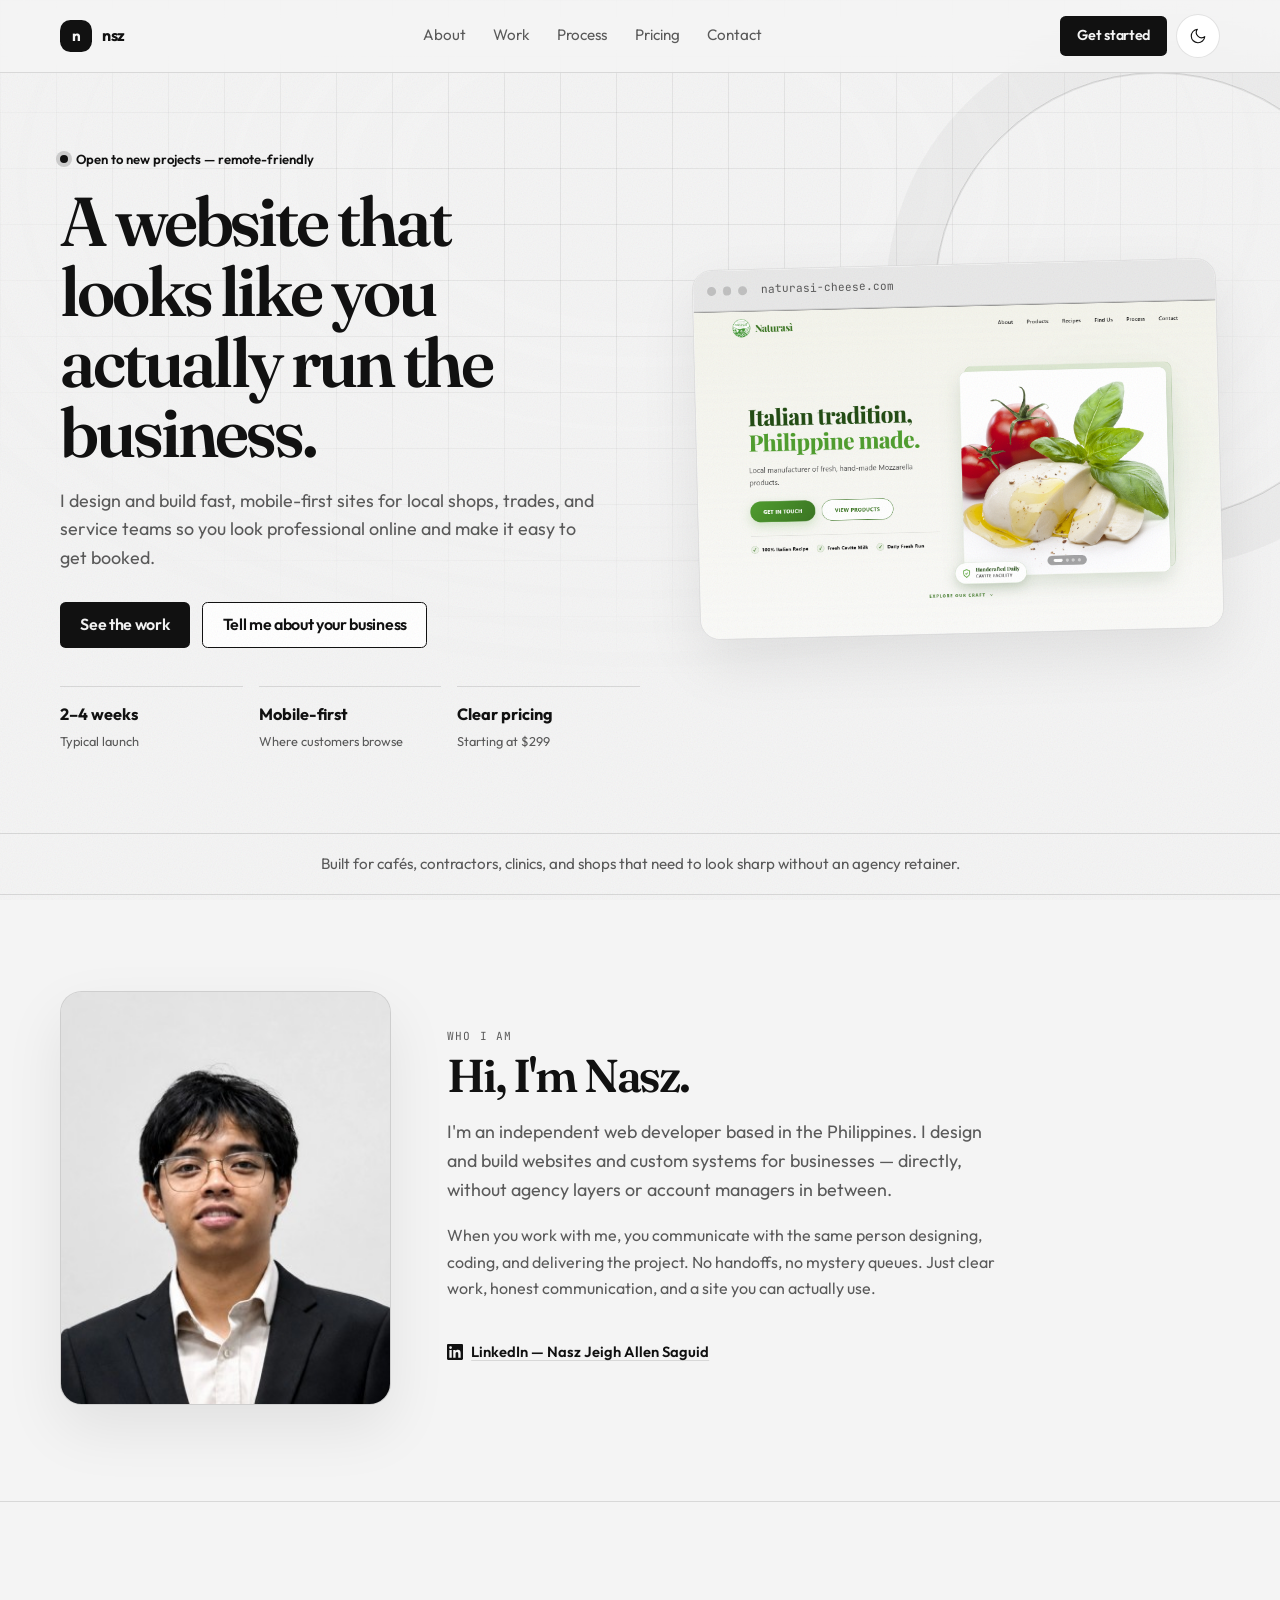
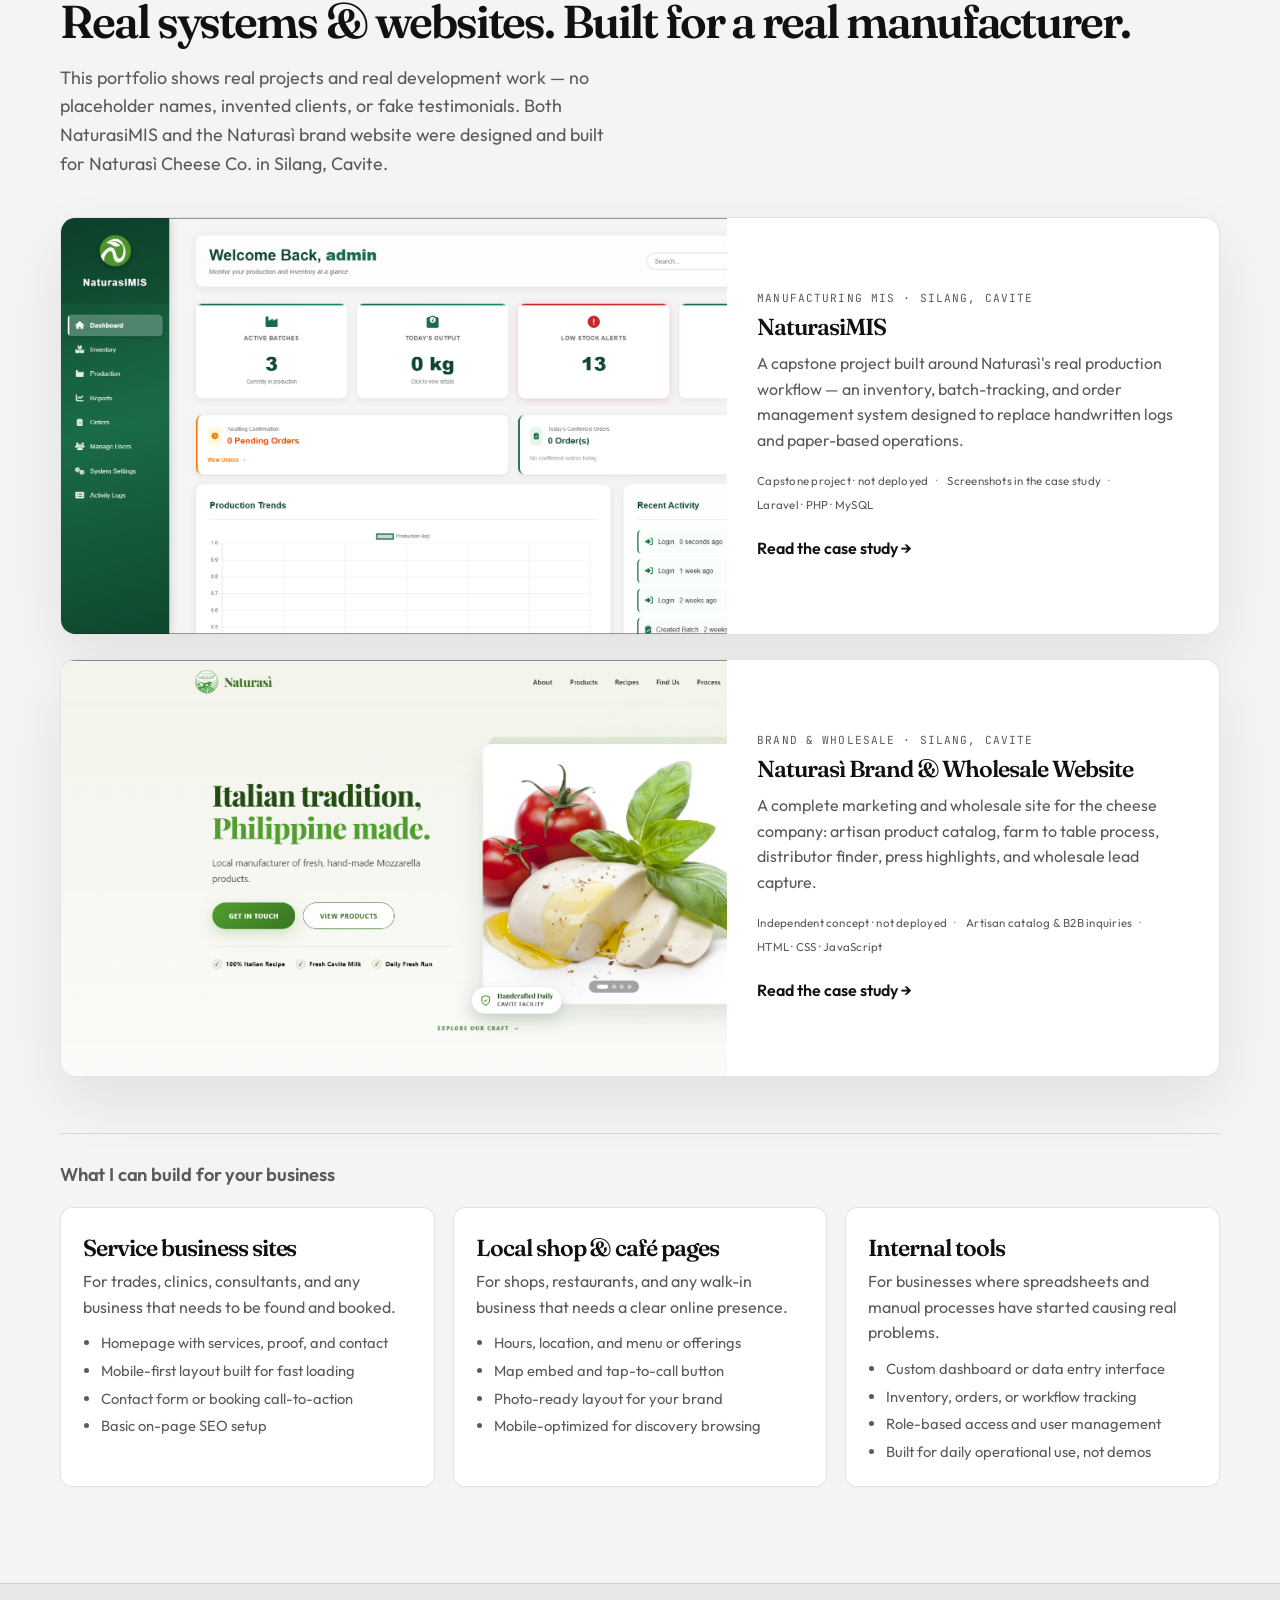
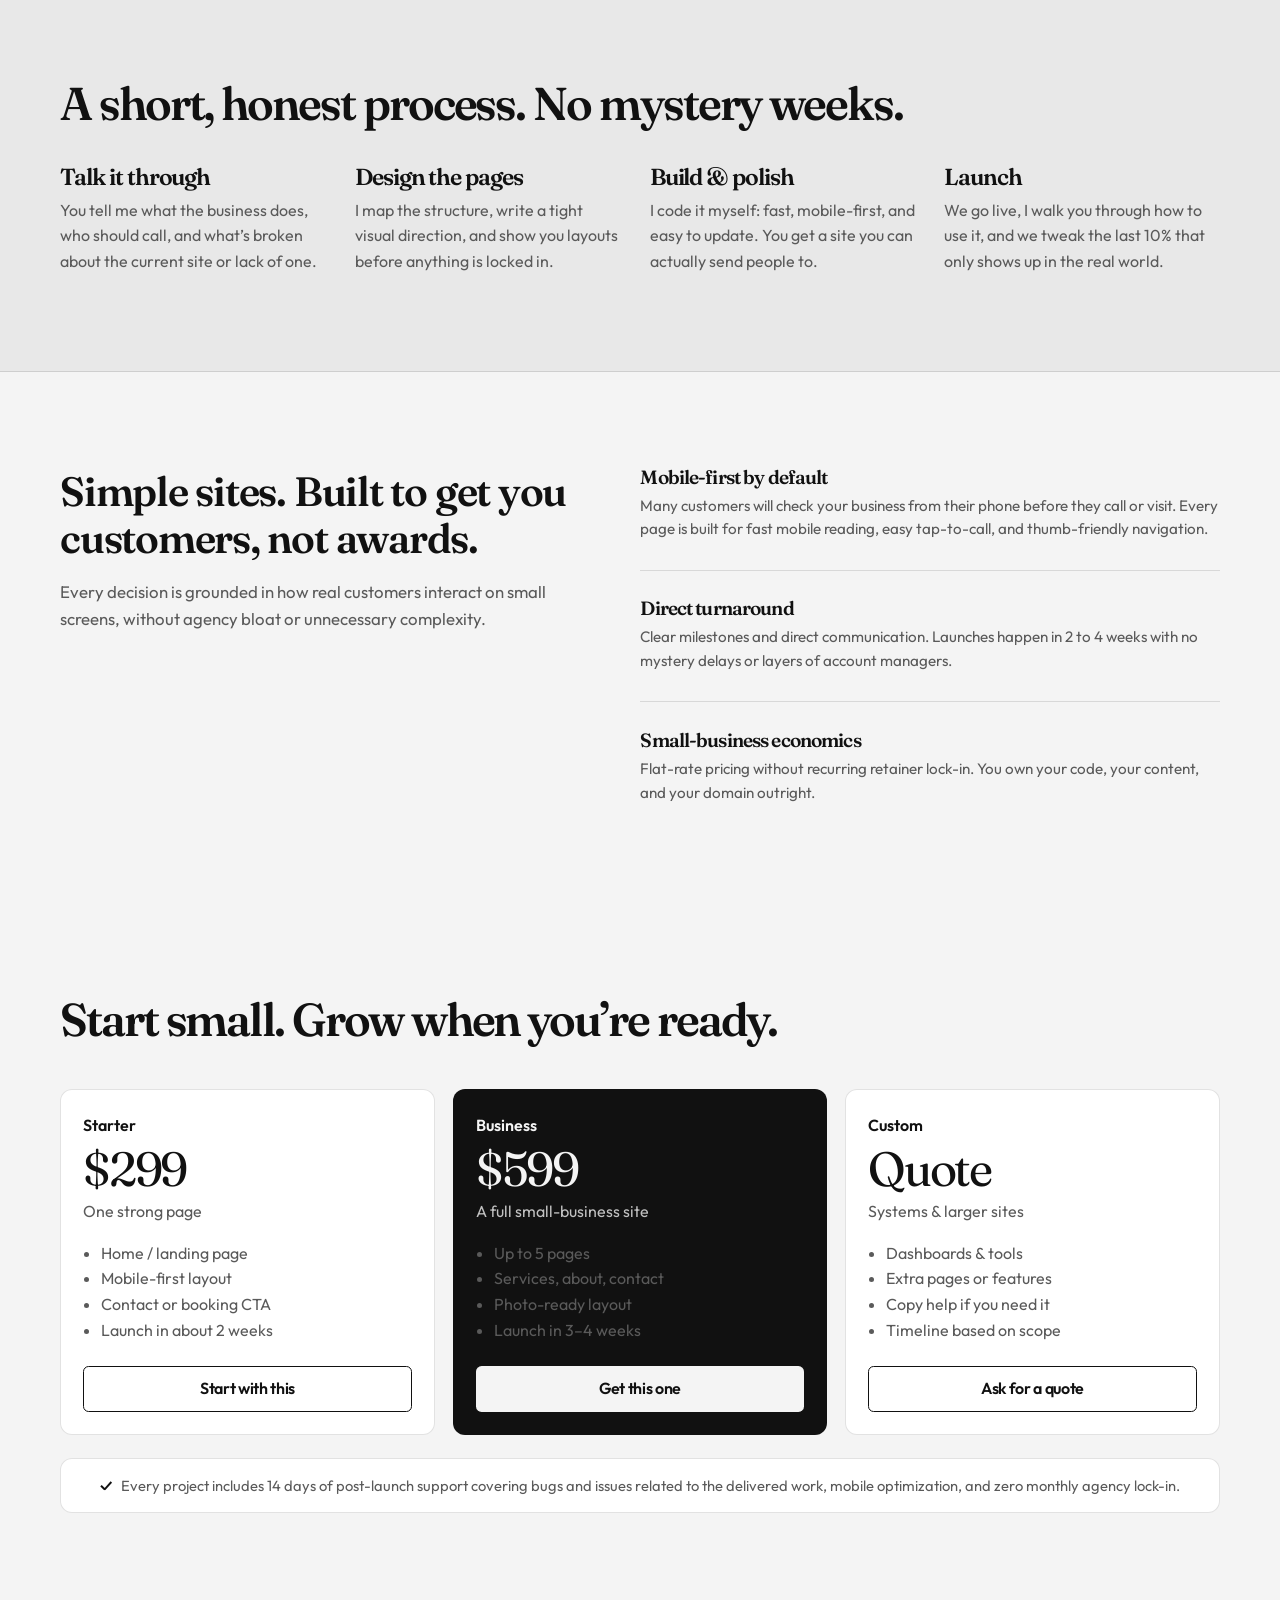
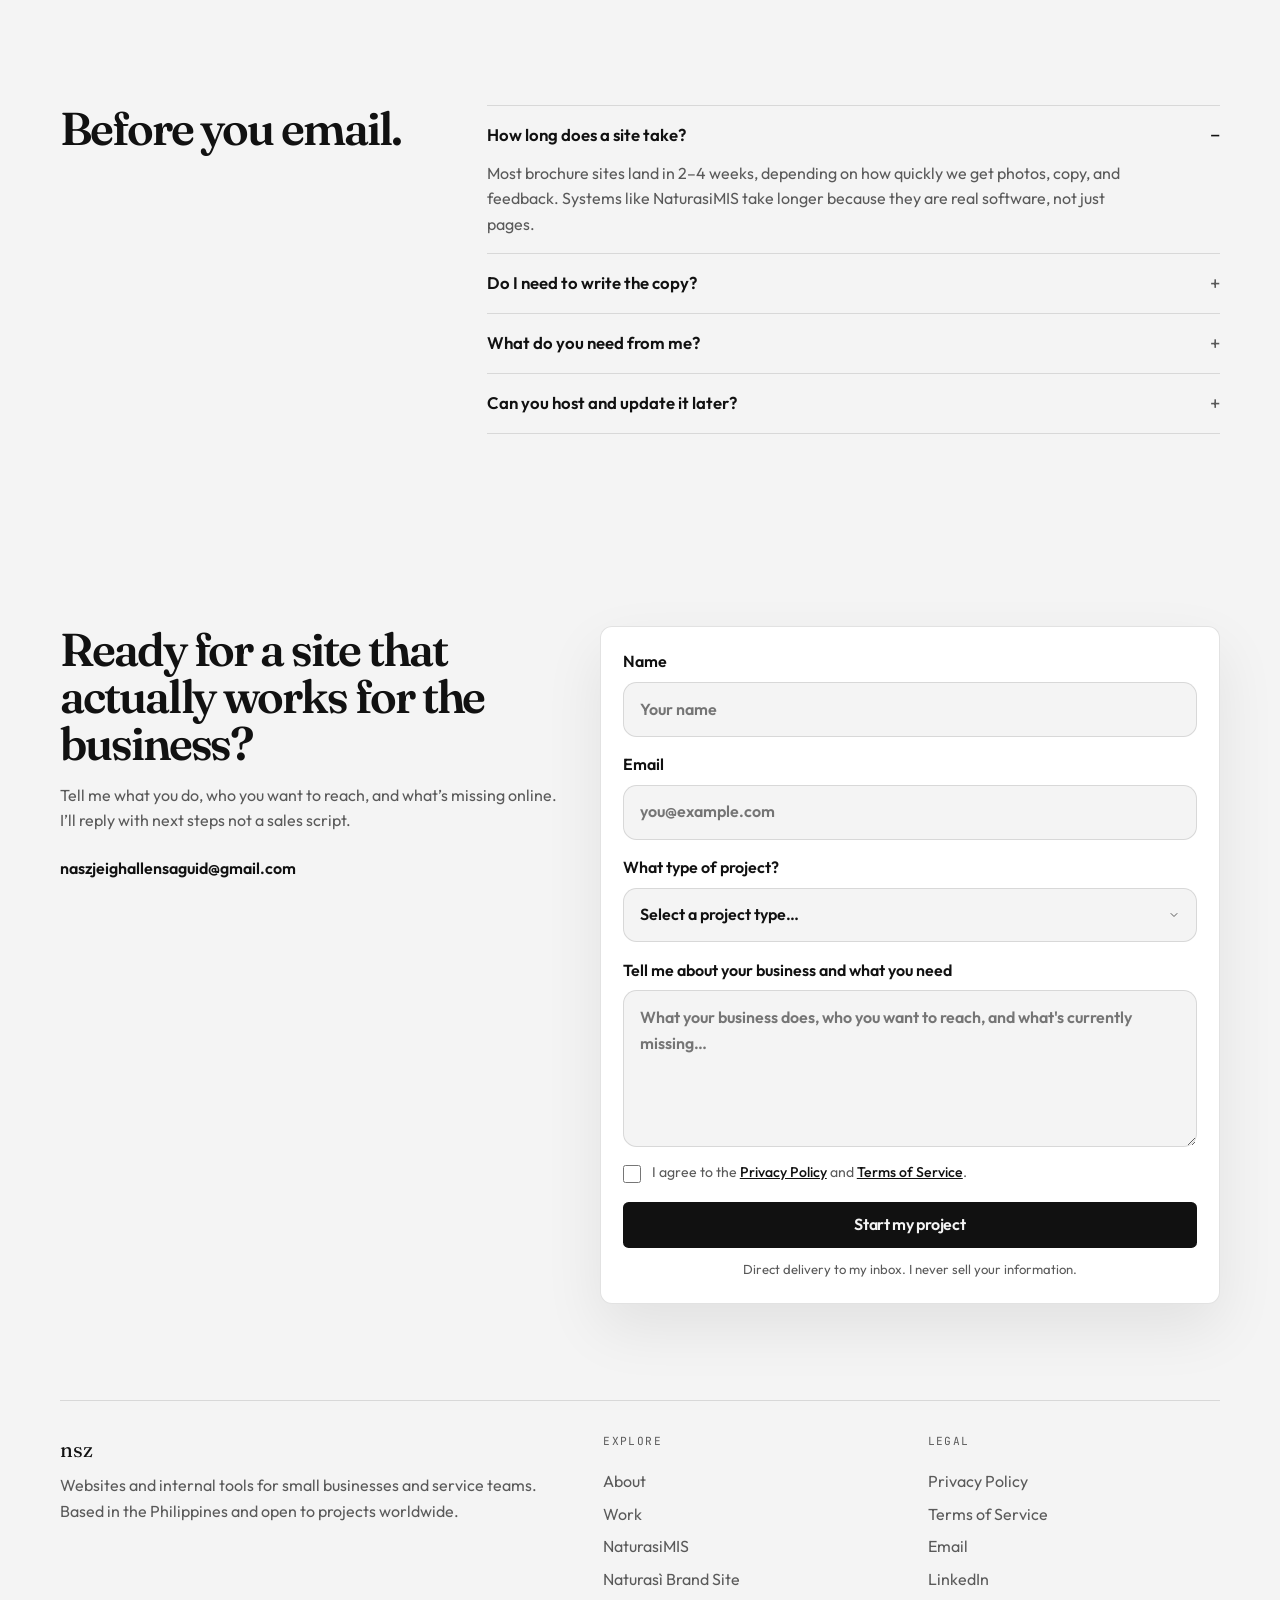
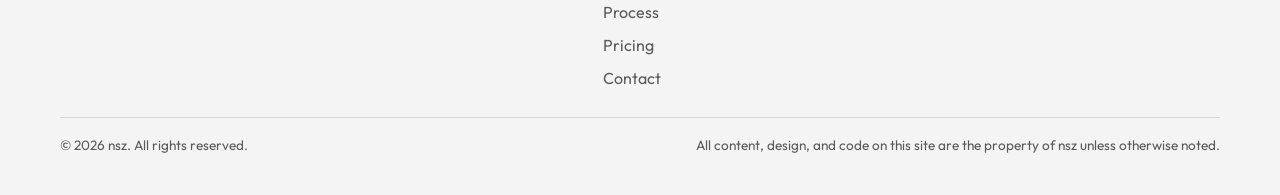
==== commit 17d987df: "Update index.html" ====
--- a/index.html
+++ b/index.html
@@ -153,7 +153,7 @@
             <div class="about-photo-col">
               <div class="about-photo-frame">
                 <img
-                  src="assets/Personal-Image.jpg"
+                  src="assets/nasz.jpg"
                   alt="Nasz Jeigh Allen Saguid — independent web developer based in the Philippines"
                   class="about-photo"
                 />
